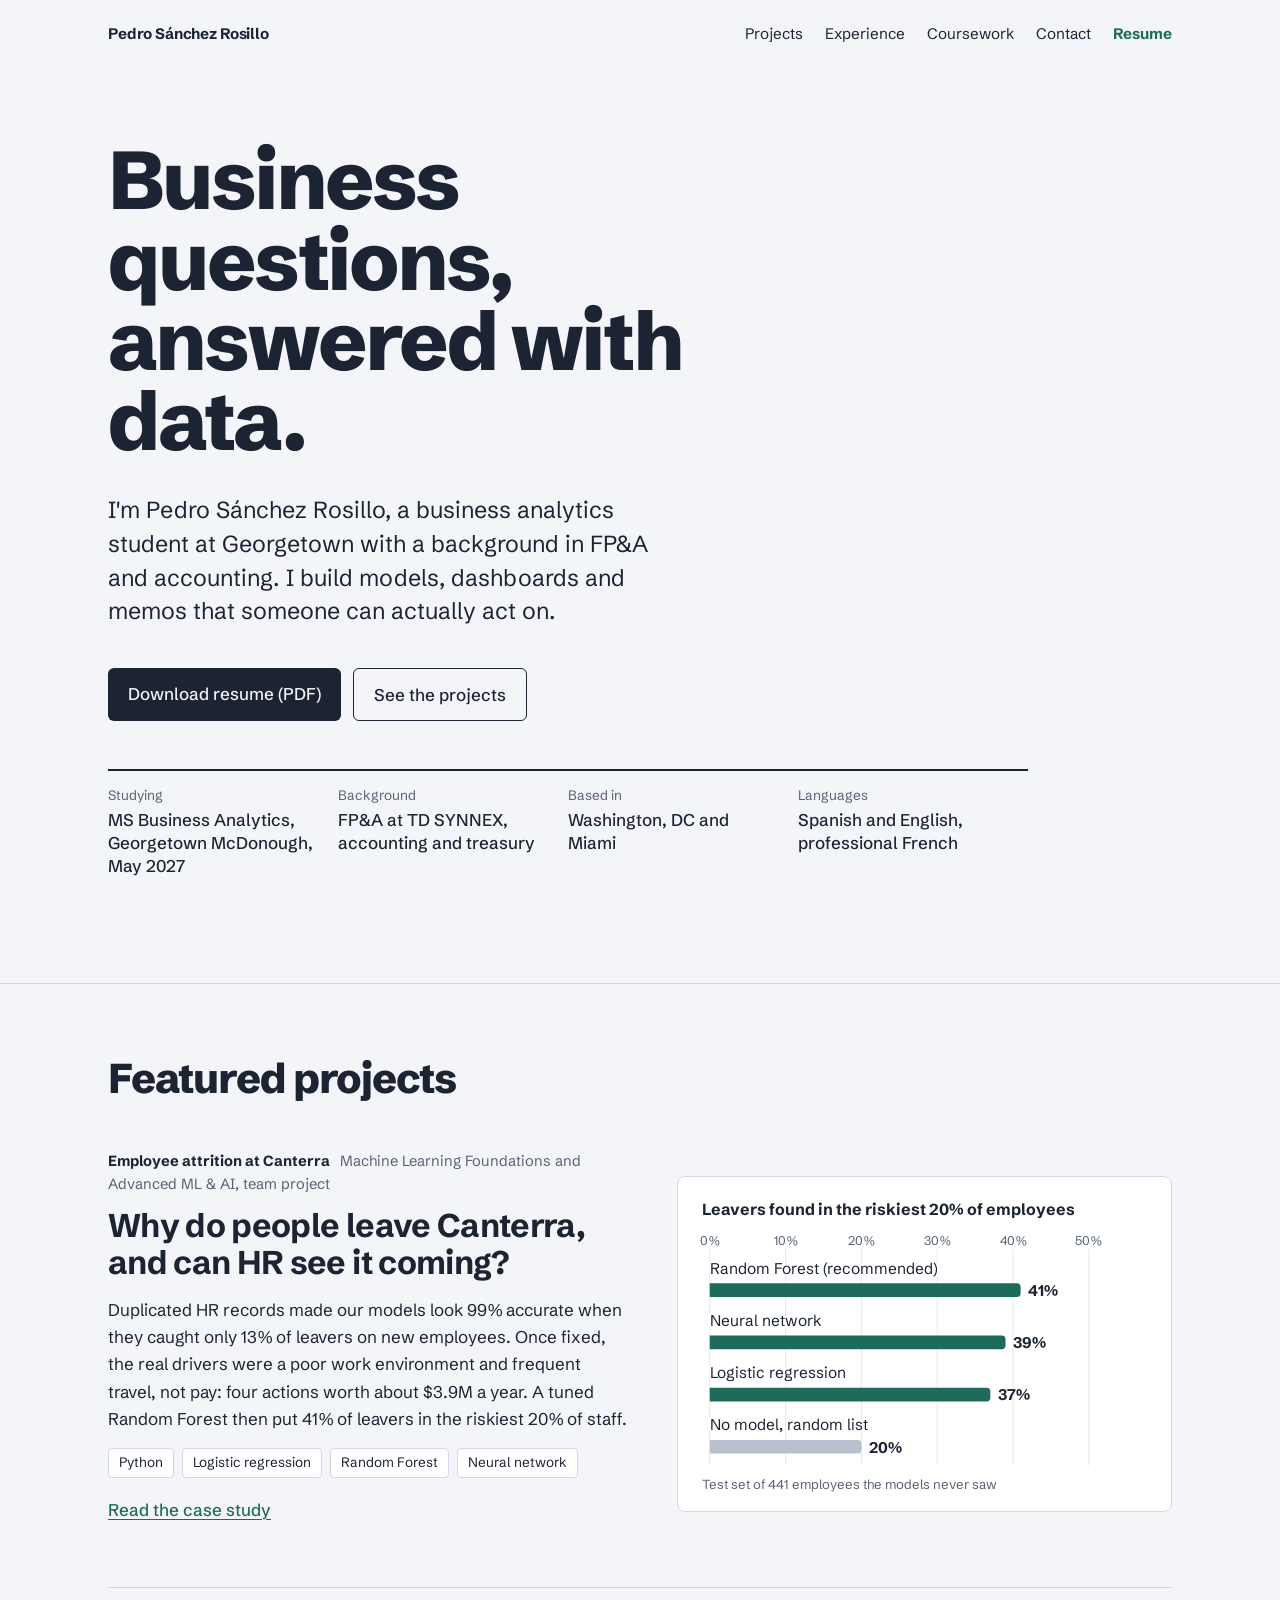
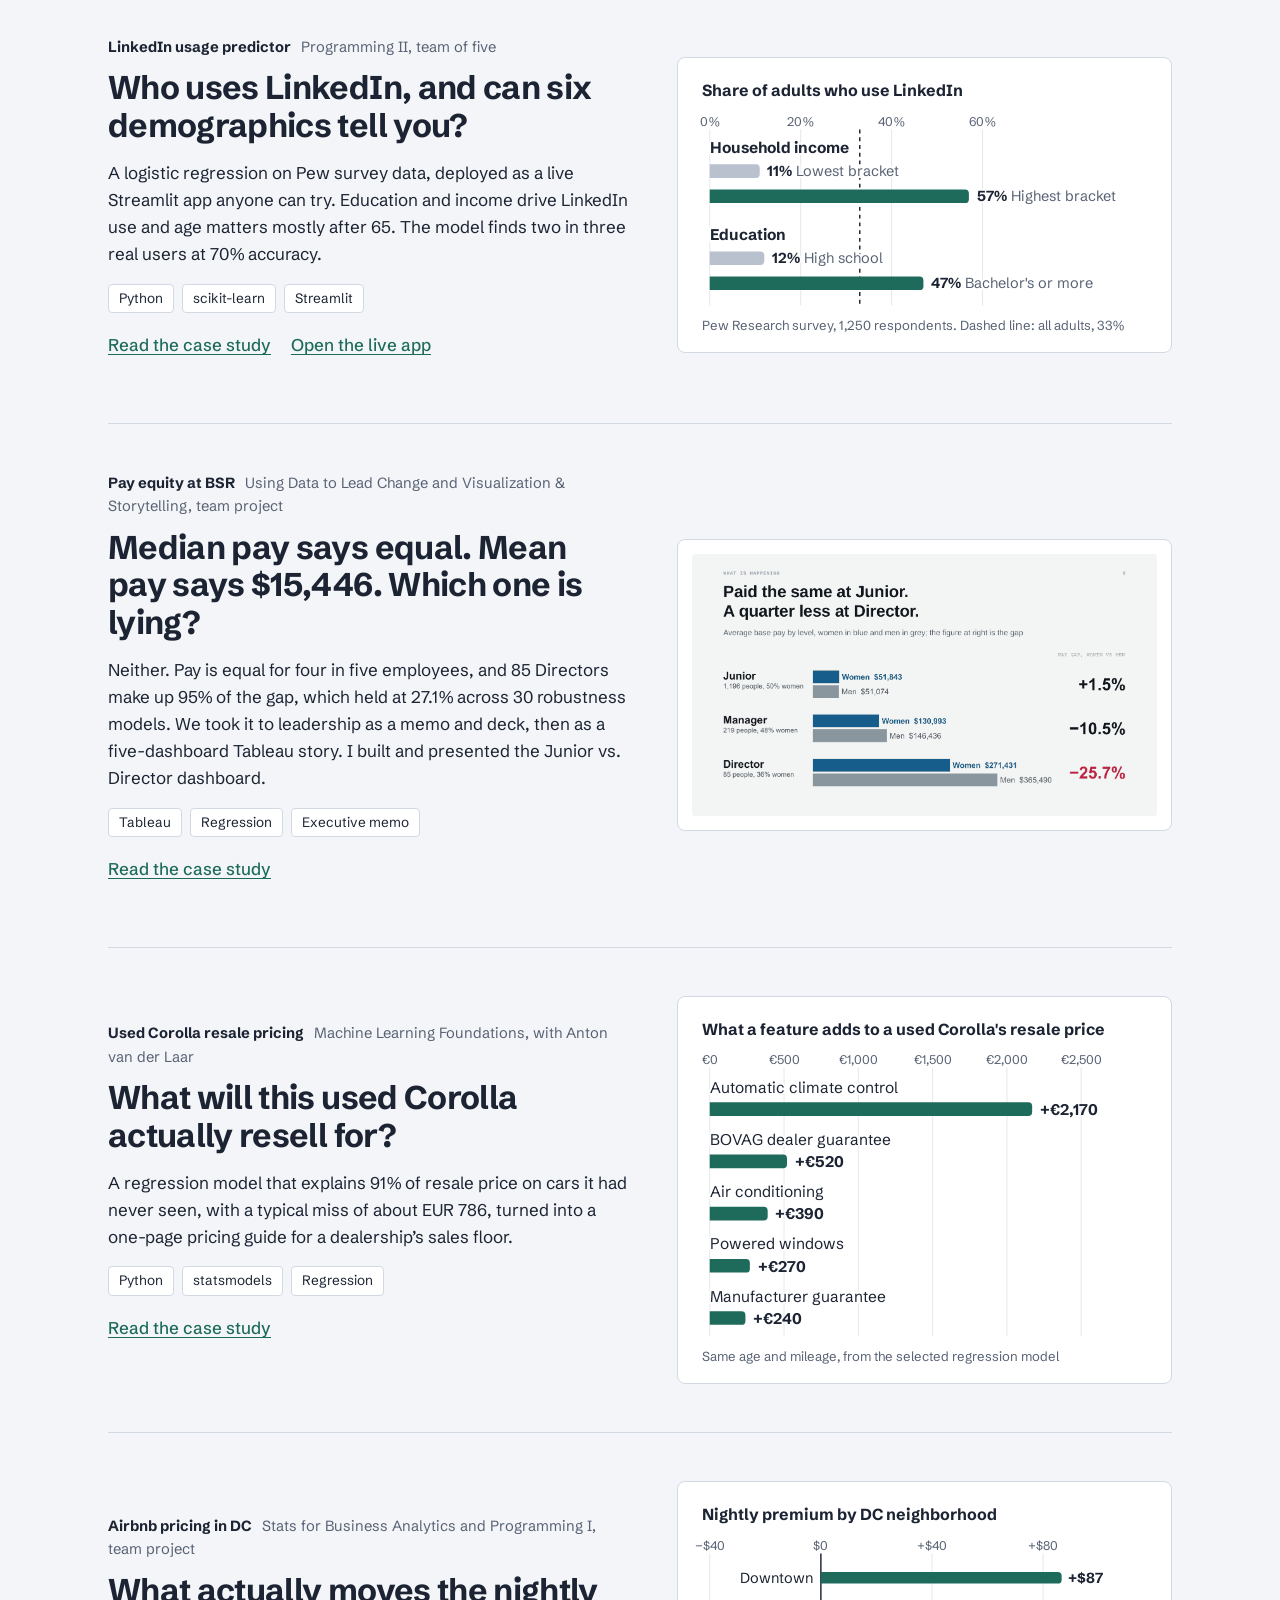
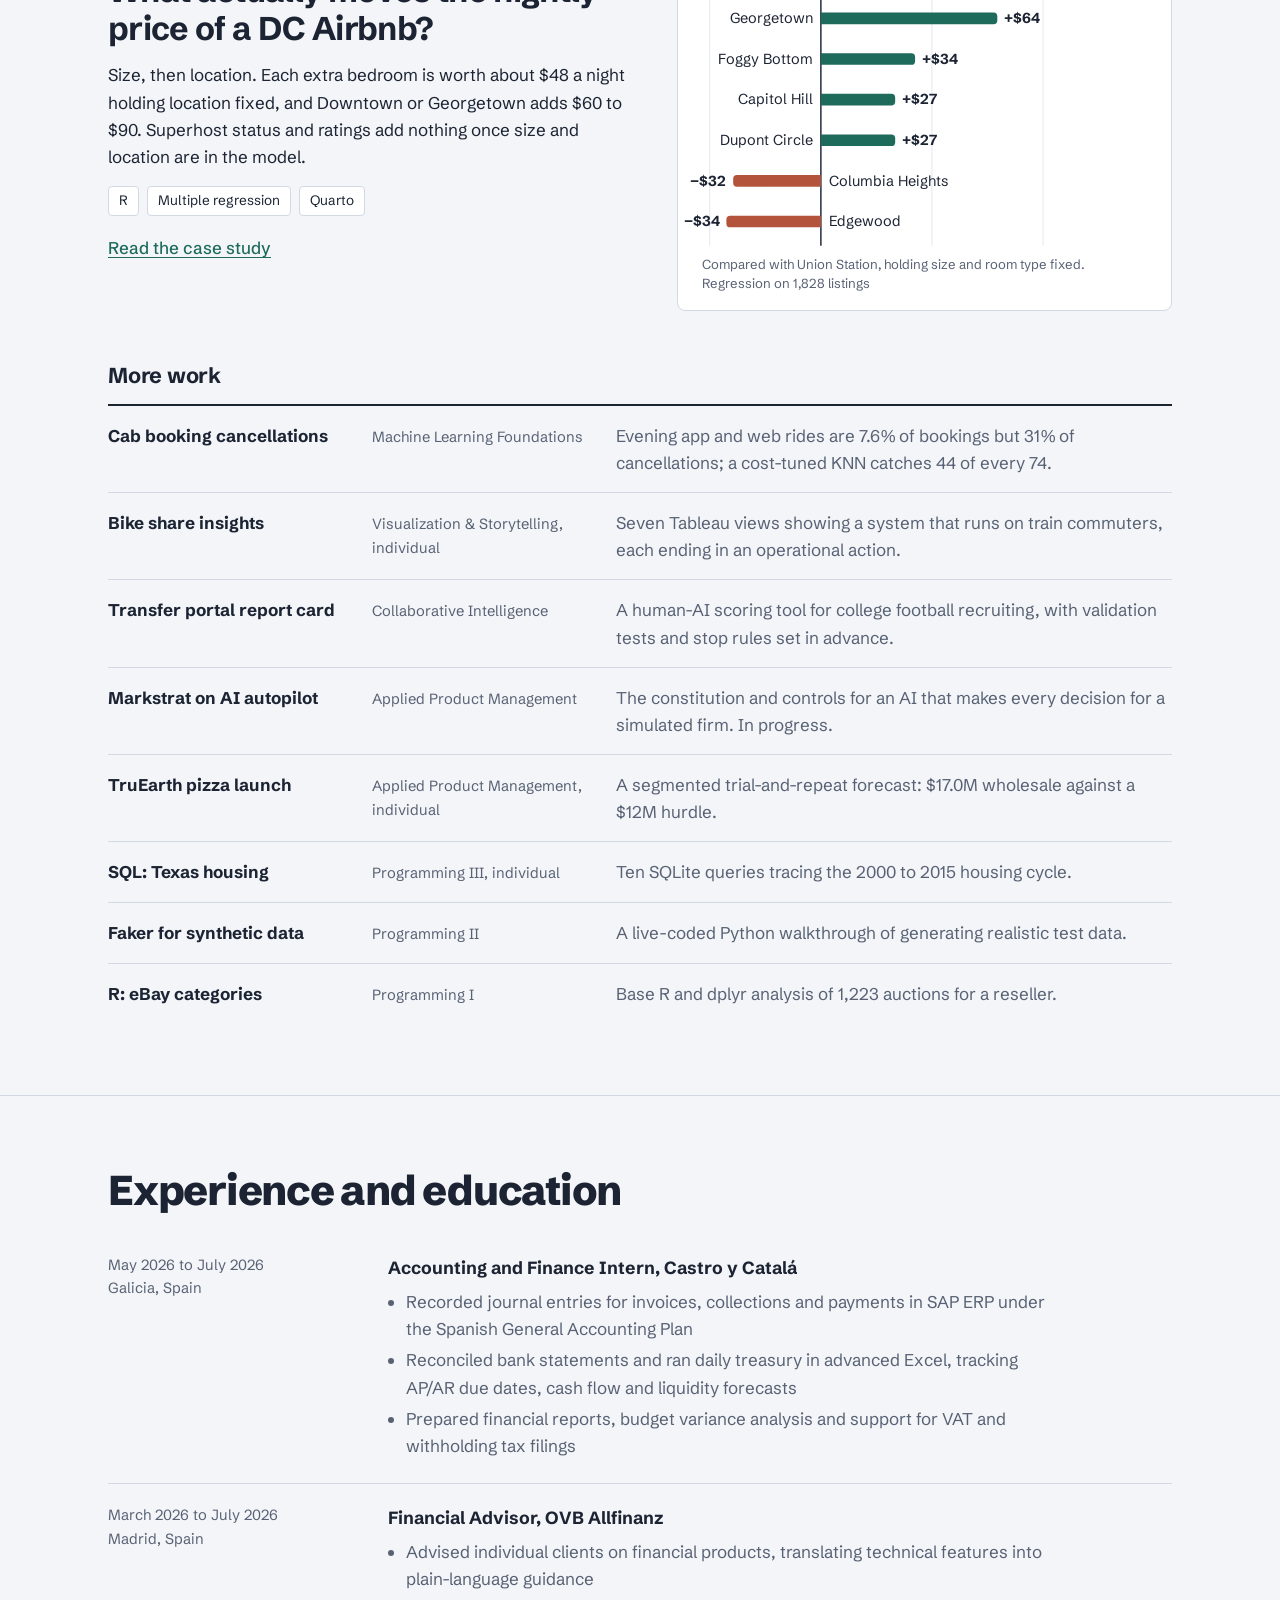
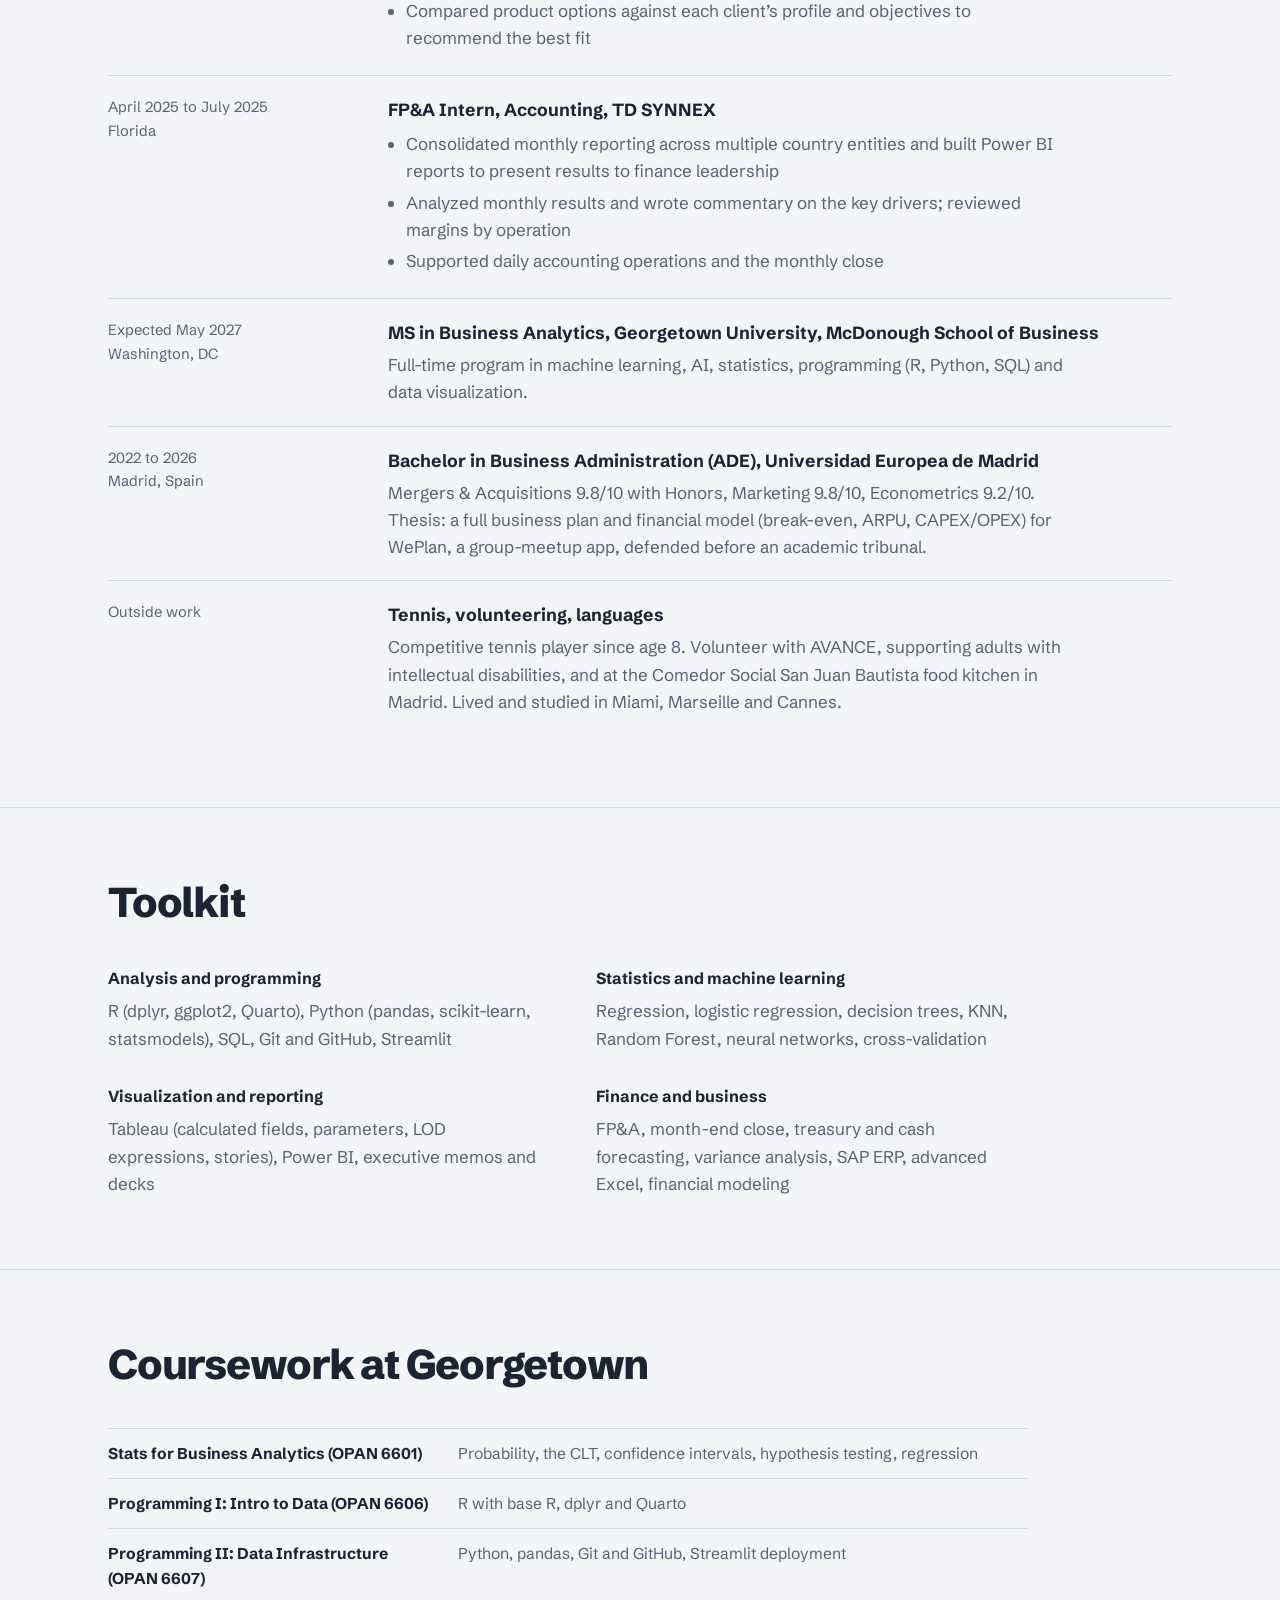
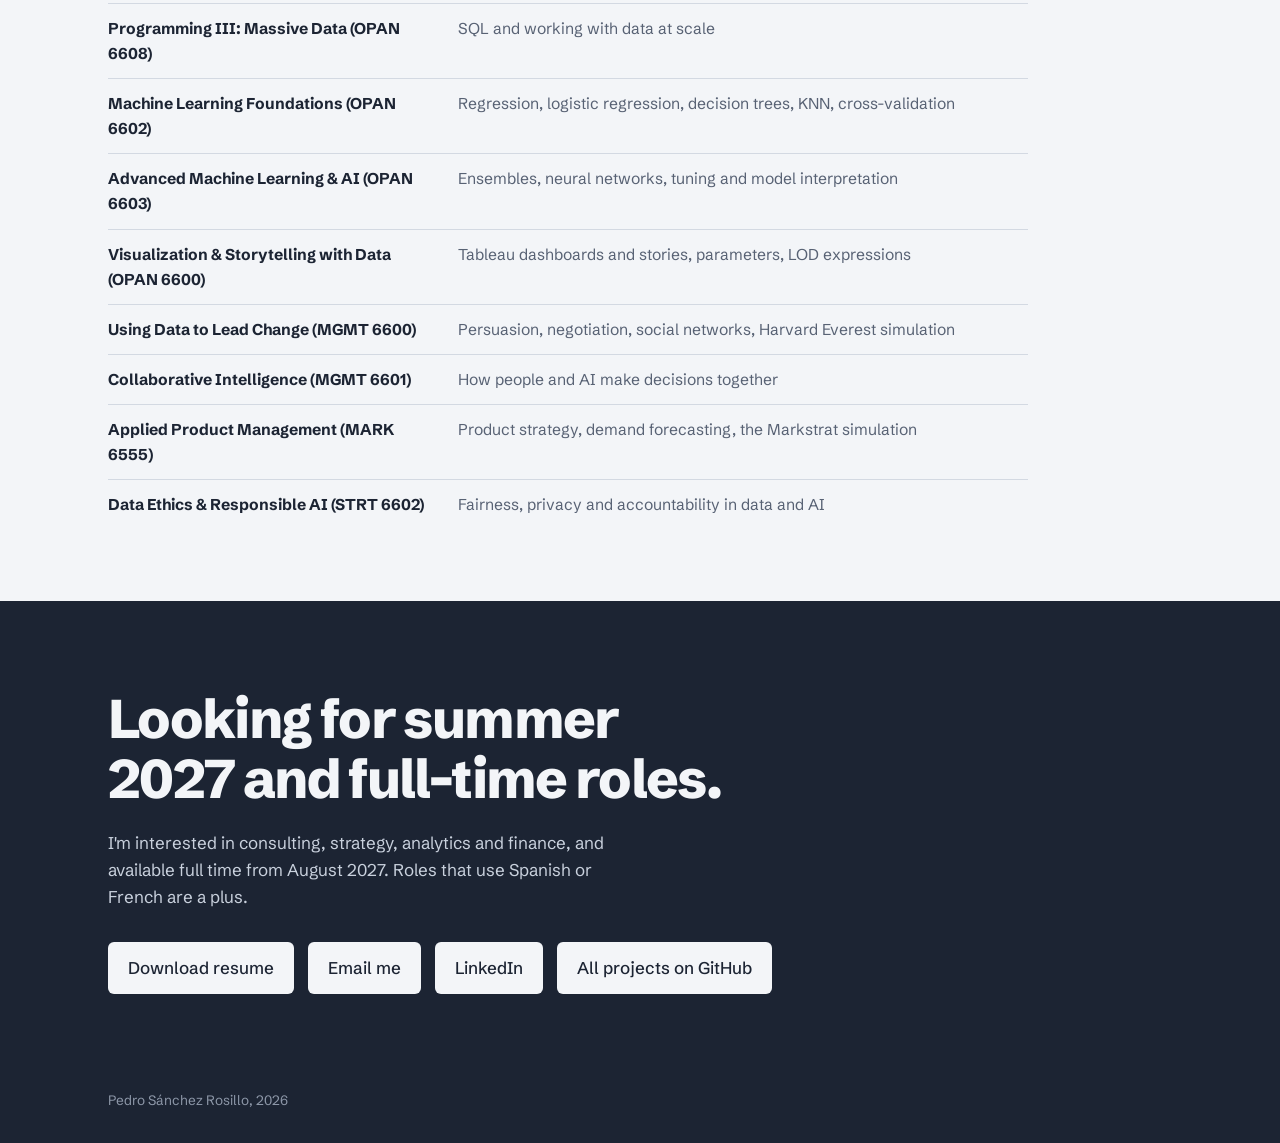
==== index.html @ cc9f3378 "Redraw featured charts, stronger section headings, resume order for experience" ====
<!DOCTYPE html>
<html lang="en">
<head>
<meta charset="utf-8">
<meta name="viewport" content="width=device-width, initial-scale=1">
<title>Pedro Sánchez Rosillo | Business Analytics Portfolio</title>
<meta name="description" content="Projects from Pedro Sánchez Rosillo's Master of Science in Business Analytics at Georgetown University: machine learning, regression, pay equity analysis and Tableau dashboards.">
<meta property="og:type" content="website">
<meta property="og:title" content="Pedro Sánchez Rosillo | Business Analytics Portfolio">
<meta property="og:description" content="Georgetown MSBA projects in machine learning, Tableau and finance analytics: employee attrition, pay equity, pricing models and a live Streamlit app.">
<meta property="og:url" content="https://pedrosrsanto.github.io/msba-portfolio/">
<meta property="og:image" content="https://pedrosrsanto.github.io/msba-portfolio/projects/bsr-pay-equity/images/pay-by-level.png">
<meta name="twitter:card" content="summary_large_image">
<link rel="icon" href="data:image/svg+xml,%3Csvg xmlns='http://www.w3.org/2000/svg' viewBox='0 0 64 64'%3E%3Crect width='64' height='64' rx='12' fill='%231C2433'/%3E%3Ctext x='32' y='42' font-family='Arial,sans-serif' font-size='28' font-weight='700' fill='%23F3F5F8' text-anchor='middle'%3EPS%3C/text%3E%3C/svg%3E">
<link rel="preconnect" href="https://fonts.googleapis.com">
<link rel="preconnect" href="https://fonts.gstatic.com" crossorigin>
<link href="https://fonts.googleapis.com/css2?family=Schibsted+Grotesk:ital,wght@0,400;0,500;0,700;0,800;1,400&display=swap" rel="stylesheet">
<style>
  :root {
    --ink: #1C2433;
    --paper: #F3F5F8;
    --surface: #FFFFFF;
    --muted: #586274;
    --line: #D3D9E2;
    --pine: #1E6B5C;
    --pine-tint: #DCEBE5;
    --measure: 68ch;
  }
  * { box-sizing: border-box; }
  html { -webkit-text-size-adjust: 100%; }
  body {
    margin: 0;
    background: var(--paper);
    color: var(--ink);
    font-family: "Schibsted Grotesk", system-ui, sans-serif;
    font-size: 1.0625rem;
    line-height: 1.6;
  }
  a { color: var(--pine); text-underline-offset: 0.2em; text-decoration-thickness: 1px; }
  a:hover { text-decoration-thickness: 2px; }
  a:focus-visible, button:focus-visible {
    outline: 3px solid var(--pine);
    outline-offset: 3px;
    border-radius: 2px;
  }
  .wrap { max-width: 1120px; margin: 0 auto; padding: 0 28px; }

  /* Top bar */
  .top {
    display: flex; justify-content: space-between; align-items: center;
    padding: 22px 28px;
    font-size: 0.95rem;
  }
  .top .mark { font-weight: 700; letter-spacing: -0.01em; }
  .top nav { display: flex; gap: 22px; flex-wrap: wrap; }
  .top nav a { color: var(--ink); text-decoration: none; }
  .top nav a:hover { color: var(--pine); }

  /* Hero */
  .hero { padding-top: 72px; padding-bottom: 88px; }
  .hero h1 {
    font-size: clamp(2.6rem, 6.4vw, 5.4rem);
    line-height: 0.98;
    letter-spacing: -0.035em;
    font-weight: 800;
    margin: 0 0 32px;
    max-width: 14ch;
  }
  .hero .lede {
    font-size: clamp(1.2rem, 2vw, 1.45rem);
    line-height: 1.45;
    max-width: 40ch;
    margin: 0 0 40px;
    color: var(--ink);
  }
  .facts {
    display: grid;
    grid-template-columns: repeat(4, minmax(0, 1fr));
    gap: 0;
    border-top: 2px solid var(--ink);
    max-width: 920px;
  }
  .facts div { padding: 14px 20px 0 0; }
  .facts dt { font-size: 0.85rem; color: var(--muted); margin: 0 0 2px; }
  .facts dd { margin: 0; font-weight: 500; line-height: 1.35; }

  /* Sections */
  section { padding: 72px 0; border-top: 1px solid var(--line); }
  section > .wrap > h2 {
    font-size: clamp(1.9rem, 3.4vw, 2.6rem);
    line-height: 1.1;
    letter-spacing: -0.03em;
    font-weight: 800;
    margin: 0 0 40px;
    color: var(--ink);
  }

  /* Projects: question-first rows */
  .project {
    display: grid;
    grid-template-columns: 240px minmax(0, 1fr);
    gap: 40px;
    padding: 40px 0;
    border-top: 1px solid var(--line);
  }
  
  .project .meta { font-size: 0.92rem; color: var(--muted); line-height: 1.5; }
  .project .meta strong { display: block; color: var(--ink); font-weight: 700; font-size: 1rem; margin-bottom: 4px; }
  .status {
    display: inline-block;
    margin-top: 10px;
    padding: 2px 10px;
    border-radius: 999px;
    background: var(--pine-tint);
    color: var(--pine);
    font-size: 0.82rem;
    font-weight: 500;
  }
  .project h3 {
    font-size: clamp(1.5rem, 2.8vw, 2.15rem);
    line-height: 1.15;
    letter-spacing: -0.02em;
    font-weight: 700;
    margin: 0 0 16px;
    max-width: 28ch;
  }
  .project p { margin: 0 0 16px; max-width: var(--measure); }
  .tools { display: flex; flex-wrap: wrap; gap: 8px; margin: 0 0 18px; padding: 0; list-style: none; }
  .tools li {
    font-size: 0.85rem;
    padding: 3px 10px;
    border: 1px solid var(--line);
    border-radius: 4px;
    background: var(--surface);
  }
  .project a.more { font-weight: 500; }
  .project p.links { display: flex; flex-wrap: wrap; gap: 20px; margin: 0; }
  h3.group {
    font-size: 1.35rem; font-weight: 700; color: var(--ink); letter-spacing: -0.01em;
    margin: 64px 0 0; padding-bottom: 10px; border-bottom: 2px solid var(--ink);
  }
  h3.group:first-of-type { margin-top: 0; }
  h3.group + .project { border-top: 0; }


  /* Featured projects */
  .feature {
    display: grid;
    grid-template-columns: minmax(0, 1fr) minmax(0, 0.95fr);
    gap: 48px;
    align-items: center;
    padding: 48px 0;
    border-top: 1px solid var(--line);
  }
  .feature:first-of-type { border-top: 0; padding-top: 8px; }
  .feature .meta { font-size: 0.92rem; color: var(--muted); margin: 0 0 10px; }
  .feature .meta strong { color: var(--ink); font-weight: 700; margin-right: 6px; }
  .feature h3 {
    font-size: clamp(1.5rem, 2.6vw, 2.05rem);
    line-height: 1.15; letter-spacing: -0.02em; font-weight: 700;
    margin: 0 0 14px;
  }
  .feature p { margin: 0 0 16px; max-width: 62ch; }
  .feature-img {
    display: block; background: var(--surface); border: 1px solid var(--line);
    border-radius: 8px; padding: 14px; transition: border-color .15s;
  }
  .feature-img:hover { border-color: var(--pine); }
  .feature-img img { display: block; width: 100%; height: auto; border-radius: 3px; }
  .chart-card { padding: 22px 24px 18px; color: var(--ink); text-decoration: none; }
  .chart-card svg { display: block; width: 100%; height: auto; margin: 14px 0 0; overflow: visible; }
  .fig-title { display: block; font-weight: 700; font-size: 1rem; line-height: 1.35; }
  .fig-note { display: block; font-size: 0.82rem; color: var(--muted); margin-top: 10px; line-height: 1.4; }
  .links { display: flex; flex-wrap: wrap; gap: 20px; margin: 0; }
  a.more { font-weight: 500; }
  /* More work */
  .more-list { list-style: none; margin: 0; padding: 0; }
  .more-list li { border-top: 1px solid var(--line); }
  .more-list li:first-child { border-top: 0; }
  .more-list a {
    display: grid; grid-template-columns: 240px 220px minmax(0, 1fr); gap: 24px;
    padding: 16px 0; color: var(--ink); text-decoration: none; align-items: baseline;
  }
  .more-list a:hover strong { color: var(--pine); text-decoration: underline; text-underline-offset: 0.2em; }
  .more-list .course { color: var(--muted); font-size: 0.92rem; }
  .more-list .line { color: var(--muted); }
  @media (max-width: 820px) {
    .feature { grid-template-columns: 1fr; gap: 20px; padding: 36px 0; }
    .feature-img { order: -1; }
    .more-list a { grid-template-columns: 1fr; gap: 2px; }
  }
  /* Experience */
  .roles { display: grid; gap: 0; }
  .role {
    display: grid;
    grid-template-columns: 240px minmax(0, 1fr);
    gap: 40px;
    padding: 20px 0;
    border-top: 1px solid var(--line);
  }
  .role:first-child { border-top: 0; padding-top: 0; }
  .role .when { color: var(--muted); font-size: 0.92rem; }
  .role h3 { font-size: 1.1rem; margin: 0 0 4px; font-weight: 700; }
  .role p { margin: 0; color: var(--muted); max-width: var(--measure); }


  /* Resume buttons and role bullets */
  .hero-cta { display: flex; flex-wrap: wrap; gap: 12px; margin: 0 0 48px; }
  .btn {
    display: inline-block; padding: 12px 20px; border-radius: 6px; font-weight: 500;
    background: var(--ink); color: var(--paper); text-decoration: none;
  }
  .btn:hover { background: var(--pine); }
  .btn-ghost { background: transparent; color: var(--ink); border: 1px solid var(--ink); }
  .btn-ghost:hover { background: var(--surface); color: var(--pine); border-color: var(--pine); }
  .top nav a.nav-cv { color: var(--pine); font-weight: 700; }
  .role ul { margin: 6px 0 0; padding-left: 18px; color: var(--muted); max-width: var(--measure); }
  .role li { margin: 0 0 4px; }

  /* Toolkit */
  .kit { display: grid; grid-template-columns: repeat(2, minmax(0, 1fr)); gap: 32px 56px; max-width: 920px; }
  .kit h3 { font-size: 1rem; margin: 0 0 6px; }
  .kit p { margin: 0; color: var(--muted); }

  /* Coursework */
  .courses { width: 100%; max-width: 920px; border-collapse: collapse; font-size: 0.98rem; }
  .courses th, .courses td { text-align: left; padding: 12px 24px 12px 0; border-top: 1px solid var(--line); vertical-align: top; }
  .courses th { font-weight: 700; width: 38%; }
  .courses td { color: var(--muted); }

  /* Contact */
  .contact { padding: 88px 0 96px; background: var(--ink); color: var(--paper); border-top: 0; }
  .contact h2 {
    font-size: clamp(2rem, 4.5vw, 3.4rem) !important;
    color: var(--paper) !important;
    letter-spacing: -0.03em;
    line-height: 1.05;
    font-weight: 800 !important;
    max-width: 18ch;
    margin: 0 0 20px !important;
  }
  .contact p { max-width: 52ch; margin: 0 0 32px; color: #C9D1DD; }
  .contact .links { display: flex; flex-wrap: wrap; gap: 14px; }
  .contact .links a {
    color: var(--ink);
    background: var(--paper);
    text-decoration: none;
    font-weight: 500;
    padding: 12px 20px;
    border-radius: 6px;
  }
  .contact .links a:hover { background: var(--pine-tint); }
  .contact .links a:focus-visible { outline-color: var(--pine-tint); }
  footer { background: var(--ink); color: #8D97A8; font-size: 0.85rem; padding: 0 0 32px; }

  @media (max-width: 820px) {
    .facts { grid-template-columns: repeat(2, minmax(0, 1fr)); row-gap: 16px; }
    .project, .role { grid-template-columns: 1fr; gap: 12px; }
    .kit { grid-template-columns: 1fr; }
    .courses th { width: auto; }
    .courses, .courses tbody, .courses tr, .courses th, .courses td { display: block; }
    .courses th { padding-bottom: 2px; }
    .courses td { border-top: 0; padding-top: 0; }
    .hero { padding-top: 40px; padding-bottom: 64px; }
    section { padding: 56px 0; }
  }
  @media (max-width: 480px) {
    .wrap { padding: 0 20px; }
    .top { flex-direction: column; align-items: flex-start; gap: 8px; padding: 18px 20px; }
    .top nav { gap: 16px; font-size: 0.9rem; }
    .top nav a.nav-cv { display: none; }
  }
</style>
</head>
<body>

<header class="wrap top">
  <span class="mark">Pedro Sánchez Rosillo</span>
  <nav aria-label="Main">
    <a href="#projects">Projects</a>
    <a href="#experience">Experience</a>
    <a href="#coursework">Coursework</a>
    <a href="#contact">Contact</a>
    <a class="nav-cv" href="Pedro_Sanchez_Rosillo_Resume.pdf">Resume</a>
  </nav>
</header>

<main>
  <div class="wrap hero">
    <h1>Business questions, answered with data.</h1>
    <p class="lede">I'm Pedro Sánchez Rosillo, a business analytics student at Georgetown with a background in FP&amp;A and accounting. I build models, dashboards and memos that someone can actually act on.</p>
    <p class="hero-cta"><a class="btn" href="Pedro_Sanchez_Rosillo_Resume.pdf">Download resume (PDF)</a> <a class="btn btn-ghost" href="#projects">See the projects</a></p>
    <dl class="facts">
      <div><dt>Studying</dt><dd>MS Business Analytics, Georgetown McDonough, May 2027</dd></div>
      <div><dt>Background</dt><dd>FP&amp;A at TD SYNNEX, accounting and treasury</dd></div>
      <div><dt>Based in</dt><dd>Washington, DC and Miami</dd></div>
      <div><dt>Languages</dt><dd>Spanish and English, professional French</dd></div>
    </dl>
  </div>

  <section id="projects">
    <div class="wrap">
      <h2>Featured projects</h2>

      <article class="feature">
        <div class="feature-text">
          <p class="meta"><strong>Employee attrition at Canterra</strong> Machine Learning Foundations and Advanced ML &amp; AI, team project</p>
          <h3>Why do people leave Canterra, and can HR see it coming?</h3>
          <p>Duplicated HR records made our models look 99% accurate when they caught only 13% of leavers on new employees. Once fixed, the real drivers were a poor work environment and frequent travel, not pay: four actions worth about $3.9M a year. A tuned Random Forest then put 41% of leavers in the riskiest 20% of staff.</p>
          <ul class="tools"><li>Python</li><li>Logistic regression</li><li>Random Forest</li><li>Neural network</li></ul>
          <p class="links"><a class="more" href="projects/canterra-attrition/">Read the case study</a></p>
        </div>
        <a class="feature-img chart-card" href="projects/canterra-attrition/"><span class="fig-title">Leavers found in the riskiest 20% of employees</span><svg viewBox="0 0 460 238" role="img" aria-label="Share of leavers found in the riskiest 20% of employees: Random Forest 41%, neural network 39%, logistic regression 37%, random list 20%" font-family="inherit"><line x1="8.0" y1="14" x2="8.0" y2="238" stroke="#E3E8EE"/><text x="8.0" y="10" font-size="13" fill="#586274" text-anchor="middle">0%</text><line x1="86.4" y1="14" x2="86.4" y2="238" stroke="#E3E8EE"/><text x="86.4" y="10" font-size="13" fill="#586274" text-anchor="middle">10%</text><line x1="164.8" y1="14" x2="164.8" y2="238" stroke="#E3E8EE"/><text x="164.8" y="10" font-size="13" fill="#586274" text-anchor="middle">20%</text><line x1="243.2" y1="14" x2="243.2" y2="238" stroke="#E3E8EE"/><text x="243.2" y="10" font-size="13" fill="#586274" text-anchor="middle">30%</text><line x1="321.6" y1="14" x2="321.6" y2="238" stroke="#E3E8EE"/><text x="321.6" y="10" font-size="13" fill="#586274" text-anchor="middle">40%</text><line x1="400.0" y1="14" x2="400.0" y2="238" stroke="#E3E8EE"/><text x="400.0" y="10" font-size="13" fill="#586274" text-anchor="middle">50%</text><text x="8" y="40" font-size="16" fill="#1C2433" stroke="#FFFFFF" stroke-width="4" paint-order="stroke">Random Forest (recommended)</text><path d="M8.0,50 h317.4 a4,4 0 0 1 4,4 v6 a4,4 0 0 1 -4,4 h-317.4 z" fill="#1E6B5C"/><text x="337.4" y="63" font-size="16" font-weight="700" fill="#1C2433">41%</text><text x="8" y="94" font-size="16" fill="#1C2433" stroke="#FFFFFF" stroke-width="4" paint-order="stroke">Neural network</text><path d="M8.0,104 h301.8 a4,4 0 0 1 4,4 v6 a4,4 0 0 1 -4,4 h-301.8 z" fill="#1E6B5C"/><text x="321.8" y="117" font-size="16" font-weight="700" fill="#1C2433">39%</text><text x="8" y="148" font-size="16" fill="#1C2433" stroke="#FFFFFF" stroke-width="4" paint-order="stroke">Logistic regression</text><path d="M8.0,158 h286.1 a4,4 0 0 1 4,4 v6 a4,4 0 0 1 -4,4 h-286.1 z" fill="#1E6B5C"/><text x="306.1" y="171" font-size="16" font-weight="700" fill="#1C2433">37%</text><text x="8" y="202" font-size="16" fill="#1C2433" stroke="#FFFFFF" stroke-width="4" paint-order="stroke">No model, random list</text><path d="M8.0,212 h152.8 a4,4 0 0 1 4,4 v6 a4,4 0 0 1 -4,4 h-152.8 z" fill="#B8C1CD"/><text x="172.8" y="225" font-size="16" font-weight="700" fill="#1C2433">20%</text></svg><span class="fig-note">Test set of 441 employees the models never saw</span></a>
      </article>

      <article class="feature">
        <div class="feature-text">
          <p class="meta"><strong>LinkedIn usage predictor</strong> Programming II, team of five</p>
          <h3>Who uses LinkedIn, and can six demographics tell you?</h3>
          <p>A logistic regression on Pew survey data, deployed as a live Streamlit app anyone can try. Education and income drive LinkedIn use and age matters mostly after 65. The model finds two in three real users at 70% accuracy.</p>
          <ul class="tools"><li>Python</li><li>scikit-learn</li><li>Streamlit</li></ul>
          <p class="links"><a class="more" href="projects/linkedin-usage-predictor/">Read the case study</a> <a class="more" href="https://linkedin-predictor-msba-group11.streamlit.app/">Open the live app</a></p>
        </div>
        <a class="feature-img chart-card" href="projects/linkedin-usage-predictor/"><span class="fig-title">Share of adults who use LinkedIn</span><svg viewBox="0 0 460 196" role="img" aria-label="Share who use LinkedIn: lowest income 11%, highest 57%; high school 12%, bachelor's or more 47%; all adults 33%" font-family="inherit"><line x1="8.0" y1="14" x2="8.0" y2="196" stroke="#E3E8EE"/><text x="8.0" y="10" font-size="13" fill="#586274" text-anchor="middle">0%</text><line x1="102.0" y1="14" x2="102.0" y2="196" stroke="#E3E8EE"/><text x="102.0" y="10" font-size="13" fill="#586274" text-anchor="middle">20%</text><line x1="196.0" y1="14" x2="196.0" y2="196" stroke="#E3E8EE"/><text x="196.0" y="10" font-size="13" fill="#586274" text-anchor="middle">40%</text><line x1="290.0" y1="14" x2="290.0" y2="196" stroke="#E3E8EE"/><text x="290.0" y="10" font-size="13" fill="#586274" text-anchor="middle">60%</text><line x1="163.1" y1="14" x2="163.1" y2="196" stroke="#1C2433" stroke-width="1.5" stroke-dasharray="4 4"/><text x="8" y="38" font-size="16" font-weight="700" fill="#1C2433" stroke="#FFFFFF" stroke-width="4" paint-order="stroke">Household income</text><path d="M8.0,50 h47.7 a4,4 0 0 1 4,4 v6 a4,4 0 0 1 -4,4 h-47.7 z" fill="#B8C1CD"/><text x="67.7" y="62" font-size="15" fill="#1C2433" stroke="#FFFFFF" stroke-width="4" paint-order="stroke"><tspan font-weight="700">11%</tspan> <tspan fill="#586274">Lowest bracket</tspan></text><path d="M8.0,76 h263.9 a4,4 0 0 1 4,4 v6 a4,4 0 0 1 -4,4 h-263.9 z" fill="#1E6B5C"/><text x="283.9" y="88" font-size="15" fill="#1C2433" stroke="#FFFFFF" stroke-width="4" paint-order="stroke"><tspan font-weight="700">57%</tspan> <tspan fill="#586274">Highest bracket</tspan></text><text x="8" y="128" font-size="16" font-weight="700" fill="#1C2433" stroke="#FFFFFF" stroke-width="4" paint-order="stroke">Education</text><path d="M8.0,140 h52.4 a4,4 0 0 1 4,4 v6 a4,4 0 0 1 -4,4 h-52.4 z" fill="#B8C1CD"/><text x="72.4" y="152" font-size="15" fill="#1C2433" stroke="#FFFFFF" stroke-width="4" paint-order="stroke"><tspan font-weight="700">12%</tspan> <tspan fill="#586274">High school</tspan></text><path d="M8.0,166 h216.9 a4,4 0 0 1 4,4 v6 a4,4 0 0 1 -4,4 h-216.9 z" fill="#1E6B5C"/><text x="236.9" y="178" font-size="15" fill="#1C2433" stroke="#FFFFFF" stroke-width="4" paint-order="stroke"><tspan font-weight="700">47%</tspan> <tspan fill="#586274">Bachelor's or more</tspan></text></svg><span class="fig-note">Pew Research survey, 1,250 respondents. Dashed line: all adults, 33%</span></a>
      </article>

      <article class="feature">
        <div class="feature-text">
          <p class="meta"><strong>Pay equity at BSR</strong> Using Data to Lead Change and Visualization &amp; Storytelling, team project</p>
          <h3>Median pay says equal. Mean pay says $15,446. Which one is lying?</h3>
          <p>Neither. Pay is equal for four in five employees, and 85 Directors make up 95% of the gap, which held at 27.1% across 30 robustness models. We took it to leadership as a memo and deck, then as a five-dashboard Tableau story. I built and presented the Junior vs. Director dashboard.</p>
          <ul class="tools"><li>Tableau</li><li>Regression</li><li>Executive memo</li></ul>
          <p class="links"><a class="more" href="projects/bsr-pay-equity/">Read the case study</a></p>
        </div>
        <a class="feature-img" href="projects/bsr-pay-equity/"><img src="projects/bsr-pay-equity/images/pay-by-level.png" alt="Slide showing BSR pay by level: equal at Junior, 25.7% gap at Director"></a>
      </article>

      <article class="feature">
        <div class="feature-text">
          <p class="meta"><strong>Used Corolla resale pricing</strong> Machine Learning Foundations, with Anton van der Laar</p>
          <h3>What will this used Corolla actually resell for?</h3>
          <p>A regression model that explains 91% of resale price on cars it had never seen, with a typical miss of about EUR 786, turned into a one-page pricing guide for a dealership&#8217;s sales floor.</p>
          <ul class="tools"><li>Python</li><li>statsmodels</li><li>Regression</li></ul>
          <p class="links"><a class="more" href="projects/toyota-corolla-pricing/">Read the case study</a></p>
        </div>
        <a class="feature-img chart-card" href="projects/toyota-corolla-pricing/"><span class="fig-title">What a feature adds to a used Corolla's resale price</span><svg viewBox="0 0 460 292" role="img" aria-label="Value added to resale price: automatic climate control 2,170 euros, BOVAG guarantee 520, air conditioning 390, powered windows 270, manufacturer guarantee 240" font-family="inherit"><line x1="8.0" y1="14" x2="8.0" y2="292" stroke="#E3E8EE"/><text x="8.0" y="10" font-size="13" fill="#586274" text-anchor="middle">€0</text><line x1="84.8" y1="14" x2="84.8" y2="292" stroke="#E3E8EE"/><text x="84.8" y="10" font-size="13" fill="#586274" text-anchor="middle">€500</text><line x1="161.6" y1="14" x2="161.6" y2="292" stroke="#E3E8EE"/><text x="161.6" y="10" font-size="13" fill="#586274" text-anchor="middle">€1,000</text><line x1="238.4" y1="14" x2="238.4" y2="292" stroke="#E3E8EE"/><text x="238.4" y="10" font-size="13" fill="#586274" text-anchor="middle">€1,500</text><line x1="315.2" y1="14" x2="315.2" y2="292" stroke="#E3E8EE"/><text x="315.2" y="10" font-size="13" fill="#586274" text-anchor="middle">€2,000</text><line x1="392.0" y1="14" x2="392.0" y2="292" stroke="#E3E8EE"/><text x="392.0" y="10" font-size="13" fill="#586274" text-anchor="middle">€2,500</text><text x="8" y="40" font-size="16" fill="#1C2433" stroke="#FFFFFF" stroke-width="4" paint-order="stroke">Automatic climate control</text><path d="M8.0,50 h329.3 a4,4 0 0 1 4,4 v6 a4,4 0 0 1 -4,4 h-329.3 z" fill="#1E6B5C"/><text x="349.3" y="63" font-size="16" font-weight="700" fill="#1C2433">+€2,170</text><text x="8" y="94" font-size="16" fill="#1C2433" stroke="#FFFFFF" stroke-width="4" paint-order="stroke">BOVAG dealer guarantee</text><path d="M8.0,104 h75.9 a4,4 0 0 1 4,4 v6 a4,4 0 0 1 -4,4 h-75.9 z" fill="#1E6B5C"/><text x="95.9" y="117" font-size="16" font-weight="700" fill="#1C2433">+€520</text><text x="8" y="148" font-size="16" fill="#1C2433" stroke="#FFFFFF" stroke-width="4" paint-order="stroke">Air conditioning</text><path d="M8.0,158 h55.9 a4,4 0 0 1 4,4 v6 a4,4 0 0 1 -4,4 h-55.9 z" fill="#1E6B5C"/><text x="75.9" y="171" font-size="16" font-weight="700" fill="#1C2433">+€390</text><text x="8" y="202" font-size="16" fill="#1C2433" stroke="#FFFFFF" stroke-width="4" paint-order="stroke">Powered windows</text><path d="M8.0,212 h37.5 a4,4 0 0 1 4,4 v6 a4,4 0 0 1 -4,4 h-37.5 z" fill="#1E6B5C"/><text x="57.5" y="225" font-size="16" font-weight="700" fill="#1C2433">+€270</text><text x="8" y="256" font-size="16" fill="#1C2433" stroke="#FFFFFF" stroke-width="4" paint-order="stroke">Manufacturer guarantee</text><path d="M8.0,266 h32.9 a4,4 0 0 1 4,4 v6 a4,4 0 0 1 -4,4 h-32.9 z" fill="#1E6B5C"/><text x="52.9" y="279" font-size="16" font-weight="700" fill="#1C2433">+€240</text></svg><span class="fig-note">Same age and mileage, from the selected regression model</span></a>
      </article>

      <article class="feature">
        <div class="feature-text">
          <p class="meta"><strong>Airbnb pricing in DC</strong> Stats for Business Analytics and Programming I, team project</p>
          <h3>What actually moves the nightly price of a DC Airbnb?</h3>
          <p>Size, then location. Each extra bedroom is worth about $48 a night holding location fixed, and Downtown or Georgetown adds $60 to $90. Superhost status and ratings add nothing once size and location are in the model.</p>
          <ul class="tools"><li>R</li><li>Multiple regression</li><li>Quarto</li></ul>
          <p class="links"><a class="more" href="projects/airbnb-dc-pricing/">Read the case study</a></p>
        </div>
        <a class="feature-img chart-card" href="projects/airbnb-dc-pricing/"><span class="fig-title">Nightly premium by DC neighborhood</span><svg viewBox="0 0 460 316" role="img" aria-label="Nightly price premium versus Union Station, same size and room type: Downtown +87 dollars, Georgetown +64, Foggy Bottom +34, Capitol Hill +27, Dupont Circle +27, Columbia Heights -32, Edgewood -34" font-family="inherit"><line x1="8.0" y1="14" x2="8.0" y2="316" stroke="#E3E8EE" stroke-width="1"/><text x="8.0" y="10" font-size="13" fill="#586274" text-anchor="middle">−$40</text><line x1="122.9" y1="14" x2="122.9" y2="316" stroke="#1C2433" stroke-width="1.5"/><text x="122.9" y="10" font-size="13" fill="#586274" text-anchor="middle">$0</text><line x1="237.7" y1="14" x2="237.7" y2="316" stroke="#E3E8EE" stroke-width="1"/><text x="237.7" y="10" font-size="13" fill="#586274" text-anchor="middle">+$40</text><line x1="352.6" y1="14" x2="352.6" y2="316" stroke="#E3E8EE" stroke-width="1"/><text x="352.6" y="10" font-size="13" fill="#586274" text-anchor="middle">+$80</text><text x="114.9" y="44" font-size="15" fill="#1C2433" text-anchor="end">Downtown</text><path d="M122.9,33 h244.9 a4,4 0 0 1 4,4 v4 a4,4 0 0 1 -4,4 h-244.9 z" fill="#1E6B5C"/><text x="378.8" y="44" font-size="15" font-weight="700" fill="#1C2433">+$87</text><text x="114.9" y="86" font-size="15" fill="#1C2433" text-anchor="end">Georgetown</text><path d="M122.9,75 h178.4 a4,4 0 0 1 4,4 v4 a4,4 0 0 1 -4,4 h-178.4 z" fill="#1E6B5C"/><text x="312.2" y="86" font-size="15" font-weight="700" fill="#1C2433">+$64</text><text x="114.9" y="128" font-size="15" fill="#1C2433" text-anchor="end">Foggy Bottom</text><path d="M122.9,117 h93.4 a4,4 0 0 1 4,4 v4 a4,4 0 0 1 -4,4 h-93.4 z" fill="#1E6B5C"/><text x="227.3" y="128" font-size="15" font-weight="700" fill="#1C2433">+$34</text><text x="114.9" y="170" font-size="15" fill="#1C2433" text-anchor="end">Capitol Hill</text><path d="M122.9,159 h72.8 a4,4 0 0 1 4,4 v4 a4,4 0 0 1 -4,4 h-72.8 z" fill="#1E6B5C"/><text x="206.7" y="170" font-size="15" font-weight="700" fill="#1C2433">+$27</text><text x="114.9" y="212" font-size="15" fill="#1C2433" text-anchor="end">Dupont Circle</text><path d="M122.9,201 h72.8 a4,4 0 0 1 4,4 v4 a4,4 0 0 1 -4,4 h-72.8 z" fill="#1E6B5C"/><text x="206.7" y="212" font-size="15" font-weight="700" fill="#1C2433">+$27</text><path d="M122.9,243 h-86.7 a4,4 0 0 0 -4,4 v4 a4,4 0 0 0 4,4 h86.7 z" fill="#B4533C"/><text x="130.9" y="254" font-size="15" fill="#1C2433">Columbia Heights</text><text x="25.1" y="254" font-size="15" font-weight="700" fill="#1C2433" text-anchor="end">−$32</text><path d="M122.9,285 h-93.7 a4,4 0 0 0 -4,4 v4 a4,4 0 0 0 4,4 h93.7 z" fill="#B4533C"/><text x="130.9" y="296" font-size="15" fill="#1C2433">Edgewood</text><text x="18.1" y="296" font-size="15" font-weight="700" fill="#1C2433" text-anchor="end">−$34</text></svg><span class="fig-note">Compared with Union Station, holding size and room type fixed. Regression on 1,828 listings</span></a>
      </article>

      <h3 class="group">More work</h3>
      <ul class="more-list">
          <li><a href="projects/cab-booking-cancellations/"><strong>Cab booking cancellations</strong><span class="course">Machine Learning Foundations</span><span class="line">Evening app and web rides are 7.6% of bookings but 31% of cancellations; a cost-tuned KNN catches 44 of every 74.</span></a></li>
          <li><a href="projects/bike-share-tableau/"><strong>Bike share insights</strong><span class="course">Visualization &amp; Storytelling, individual</span><span class="line">Seven Tableau views showing a system that runs on train commuters, each ending in an operational action.</span></a></li>
          <li><a href="projects/transfer-portal-human-ai/"><strong>Transfer portal report card</strong><span class="course">Collaborative Intelligence</span><span class="line">A human-AI scoring tool for college football recruiting, with validation tests and stop rules set in advance.</span></a></li>
          <li><a href="projects/markstrat-ai-autopilot/"><strong>Markstrat on AI autopilot</strong><span class="course">Applied Product Management</span><span class="line">The constitution and controls for an AI that makes every decision for a simulated firm. In progress.</span></a></li>
          <li><a href="projects/truearth-launch-forecast/"><strong>TruEarth pizza launch</strong><span class="course">Applied Product Management, individual</span><span class="line">A segmented trial-and-repeat forecast: $17.0M wholesale against a $12M hurdle.</span></a></li>
          <li><a href="projects/sql-texas-housing/"><strong>SQL: Texas housing</strong><span class="course">Programming III, individual</span><span class="line">Ten SQLite queries tracing the 2000 to 2015 housing cycle.</span></a></li>
          <li><a href="projects/faker-synthetic-data/"><strong>Faker for synthetic data</strong><span class="course">Programming II</span><span class="line">A live-coded Python walkthrough of generating realistic test data.</span></a></li>
          <li><a href="projects/r-programming-fundamentals/"><strong>R: eBay categories</strong><span class="course">Programming I</span><span class="line">Base R and dplyr analysis of 1,223 auctions for a reseller.</span></a></li>
      </ul>
    </div>
  </section>

  <section id="experience">
    <div class="wrap">
      <h2>Experience and education</h2>
      <div class="roles">
        <div class="role">
          <div class="when">May 2026 to July 2026<br>Galicia, Spain</div>
          <div><h3>Accounting and Finance Intern, Castro y Catal&aacute;</h3>
            <ul>
              <li>Recorded journal entries for invoices, collections and payments in SAP ERP under the Spanish General Accounting Plan</li>
              <li>Reconciled bank statements and ran daily treasury in advanced Excel, tracking AP/AR due dates, cash flow and liquidity forecasts</li>
              <li>Prepared financial reports, budget variance analysis and support for VAT and withholding tax filings</li>
            </ul></div>
        </div>
        <div class="role">
          <div class="when">March 2026 to July 2026<br>Madrid, Spain</div>
          <div><h3>Financial Advisor, OVB Allfinanz</h3>
            <ul>
              <li>Advised individual clients on financial products, translating technical features into plain-language guidance</li>
              <li>Compared product options against each client&#8217;s profile and objectives to recommend the best fit</li>
            </ul></div>
        </div>
        <div class="role">
          <div class="when">April 2025 to July 2025<br>Florida</div>
          <div><h3>FP&amp;A Intern, Accounting, TD SYNNEX</h3>
            <ul>
              <li>Consolidated monthly reporting across multiple country entities and built Power BI reports to present results to finance leadership</li>
              <li>Analyzed monthly results and wrote commentary on the key drivers; reviewed margins by operation</li>
              <li>Supported daily accounting operations and the monthly close</li>
            </ul></div>
        </div>
        <div class="role">
          <div class="when">Expected May 2027<br>Washington, DC</div>
          <div><h3>MS in Business Analytics, Georgetown University, McDonough School of Business</h3>
            <p>Full-time program in machine learning, AI, statistics, programming (R, Python, SQL) and data visualization.</p></div>
        </div>
        <div class="role">
          <div class="when">2022 to 2026<br>Madrid, Spain</div>
          <div><h3>Bachelor in Business Administration (ADE), Universidad Europea de Madrid</h3>
            <p>Mergers &amp; Acquisitions 9.8/10 with Honors, Marketing 9.8/10, Econometrics 9.2/10. Thesis: a full business plan and financial model (break-even, ARPU, CAPEX/OPEX) for WePlan, a group-meetup app, defended before an academic tribunal.</p></div>
        </div>
        <div class="role">
          <div class="when">Outside work</div>
          <div><h3>Tennis, volunteering, languages</h3>
            <p>Competitive tennis player since age 8. Volunteer with AVANCE, supporting adults with intellectual disabilities, and at the Comedor Social San Juan Bautista food kitchen in Madrid. Lived and studied in Miami, Marseille and Cannes.</p></div>
        </div>
      </div>
    </div>
  </section>

  <section id="toolkit">
    <div class="wrap">
      <h2>Toolkit</h2>
      <div class="kit">
        <div><h3>Analysis and programming</h3><p>R (dplyr, ggplot2, Quarto), Python (pandas, scikit-learn, statsmodels), SQL, Git and GitHub, Streamlit</p></div>
        <div><h3>Statistics and machine learning</h3><p>Regression, logistic regression, decision trees, KNN, Random Forest, neural networks, cross-validation</p></div>
        <div><h3>Visualization and reporting</h3><p>Tableau (calculated fields, parameters, LOD expressions, stories), Power BI, executive memos and decks</p></div>
        <div><h3>Finance and business</h3><p>FP&amp;A, month-end close, treasury and cash forecasting, variance analysis, SAP ERP, advanced Excel, financial modeling</p></div>
      </div>
    </div>
  </section>

  <section id="coursework">
    <div class="wrap">
      <h2>Coursework at Georgetown</h2>
      <table class="courses">
        <tbody>
          <tr><th scope="row">Stats for Business Analytics (OPAN 6601)</th><td>Probability, the CLT, confidence intervals, hypothesis testing, regression</td></tr>
          <tr><th scope="row">Programming I: Intro to Data (OPAN 6606)</th><td>R with base R, dplyr and Quarto</td></tr>
          <tr><th scope="row">Programming II: Data Infrastructure (OPAN 6607)</th><td>Python, pandas, Git and GitHub, Streamlit deployment</td></tr>
          <tr><th scope="row">Programming III: Massive Data (OPAN 6608)</th><td>SQL and working with data at scale</td></tr>
          <tr><th scope="row">Machine Learning Foundations (OPAN 6602)</th><td>Regression, logistic regression, decision trees, KNN, cross-validation</td></tr>
          <tr><th scope="row">Advanced Machine Learning &amp; AI (OPAN 6603)</th><td>Ensembles, neural networks, tuning and model interpretation</td></tr>
          <tr><th scope="row">Visualization &amp; Storytelling with Data (OPAN 6600)</th><td>Tableau dashboards and stories, parameters, LOD expressions</td></tr>
          <tr><th scope="row">Using Data to Lead Change (MGMT 6600)</th><td>Persuasion, negotiation, social networks, Harvard Everest simulation</td></tr>
          <tr><th scope="row">Collaborative Intelligence (MGMT 6601)</th><td>How people and AI make decisions together</td></tr>
          <tr><th scope="row">Applied Product Management (MARK 6555)</th><td>Product strategy, demand forecasting, the Markstrat simulation</td></tr>
          <tr><th scope="row">Data Ethics &amp; Responsible AI (STRT 6602)</th><td>Fairness, privacy and accountability in data and AI</td></tr>
        </tbody>
      </table>
    </div>
  </section>

  <section id="contact" class="contact">
    <div class="wrap">
      <h2>Looking for summer 2027 and full-time roles.</h2>
      <p>I'm interested in consulting, strategy, analytics and finance, and available full time from August 2027. Roles that use Spanish or French are a plus.</p>
      <div class="links">
        <a href="Pedro_Sanchez_Rosillo_Resume.pdf">Download resume</a>
        <a href="mailto:pedrosrsanto@gmail.com">Email me</a>
        <a href="https://www.linkedin.com/in/pedro-sanchez-rosillo-661316364/">LinkedIn</a>
        <a href="https://github.com/Pedrosrsanto/msba-portfolio">All projects on GitHub</a>
      </div>
    </div>
  </section>
</main>

<footer>
  <div class="wrap">Pedro Sánchez Rosillo, 2026</div>
</footer>

</body>
</html>
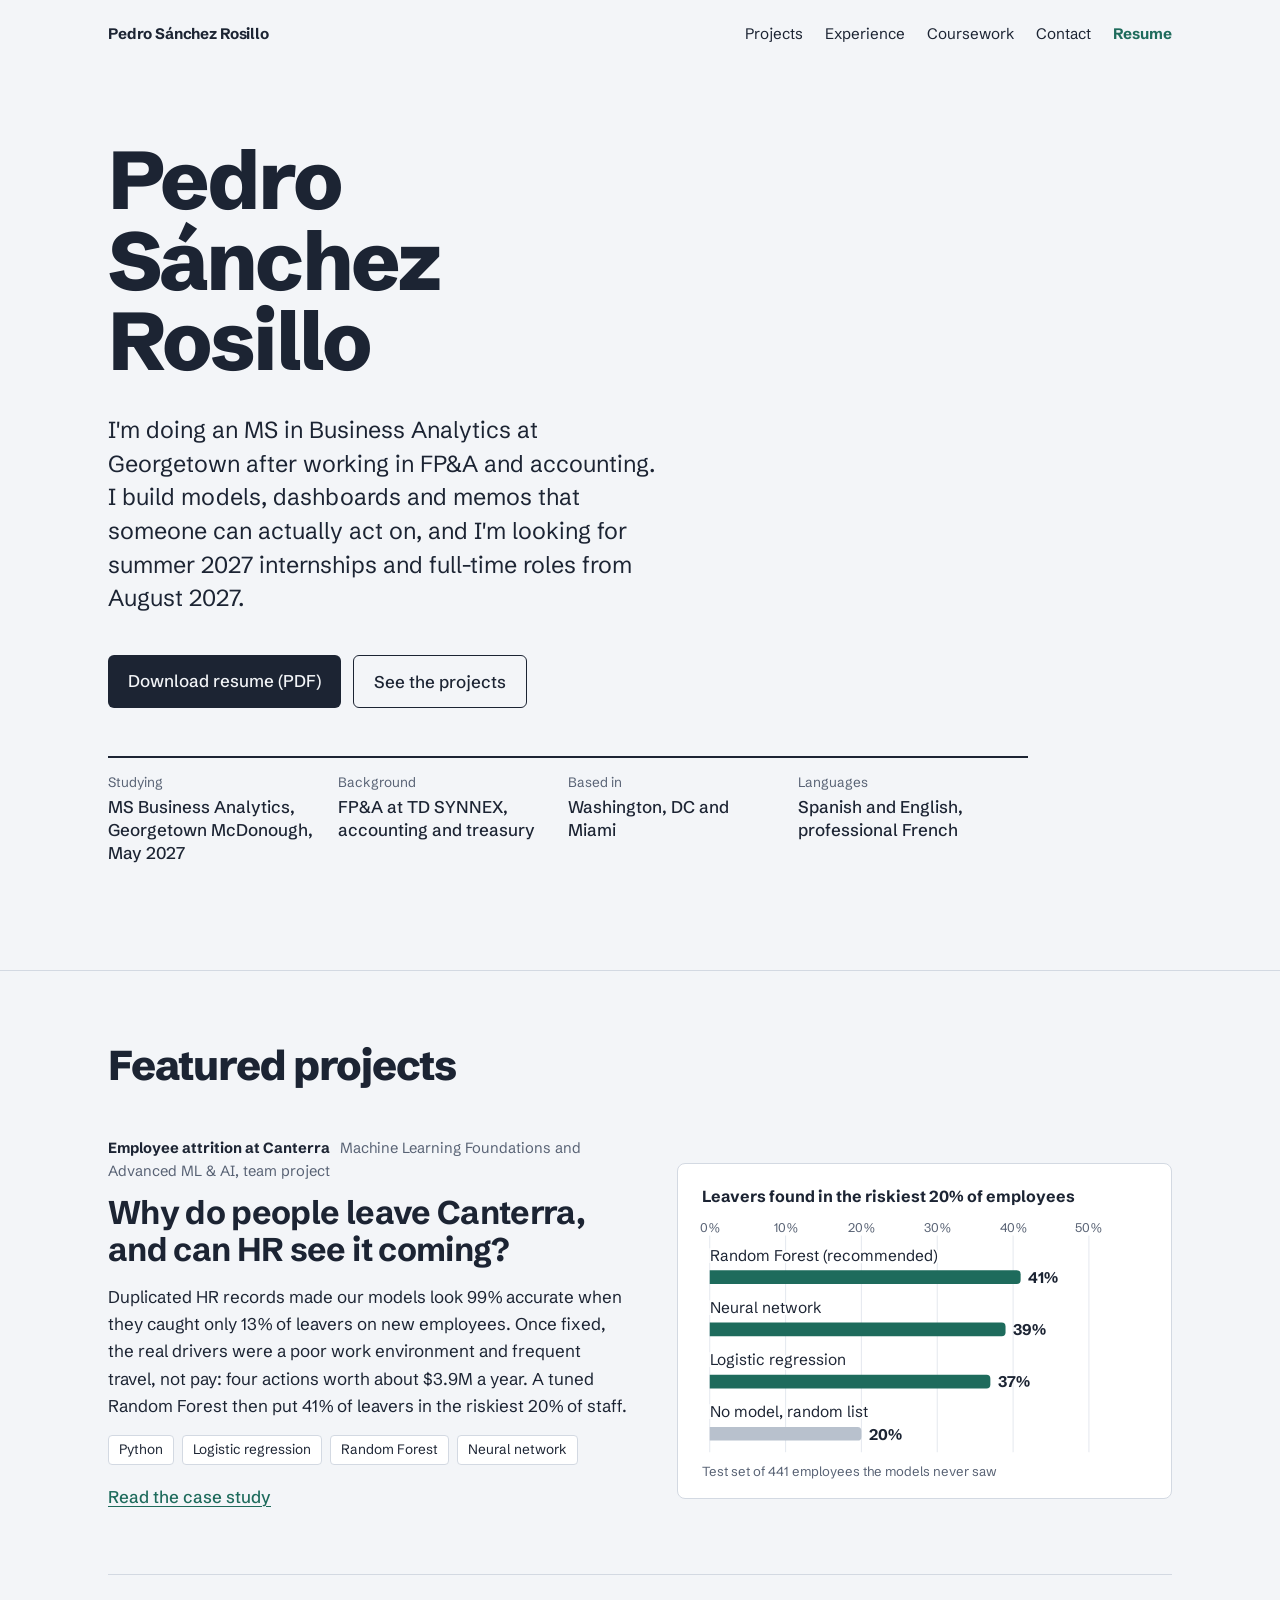
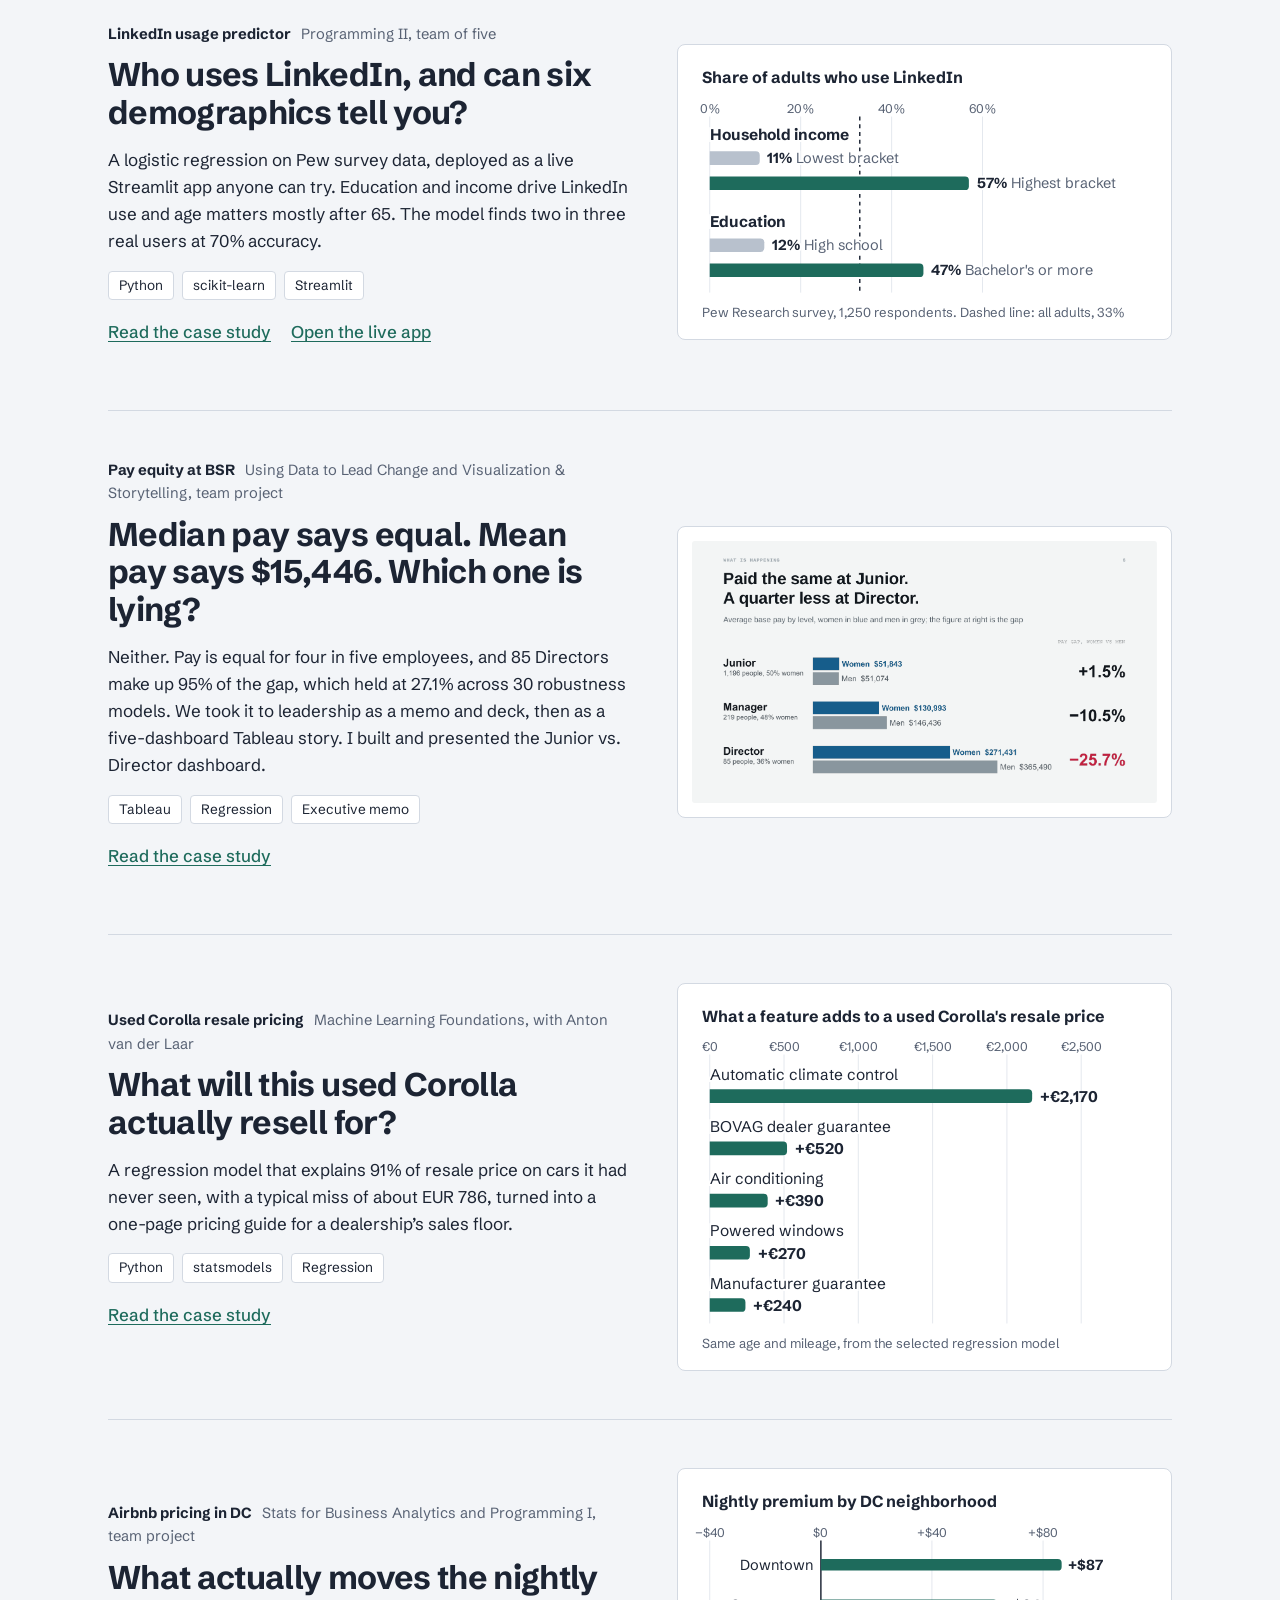
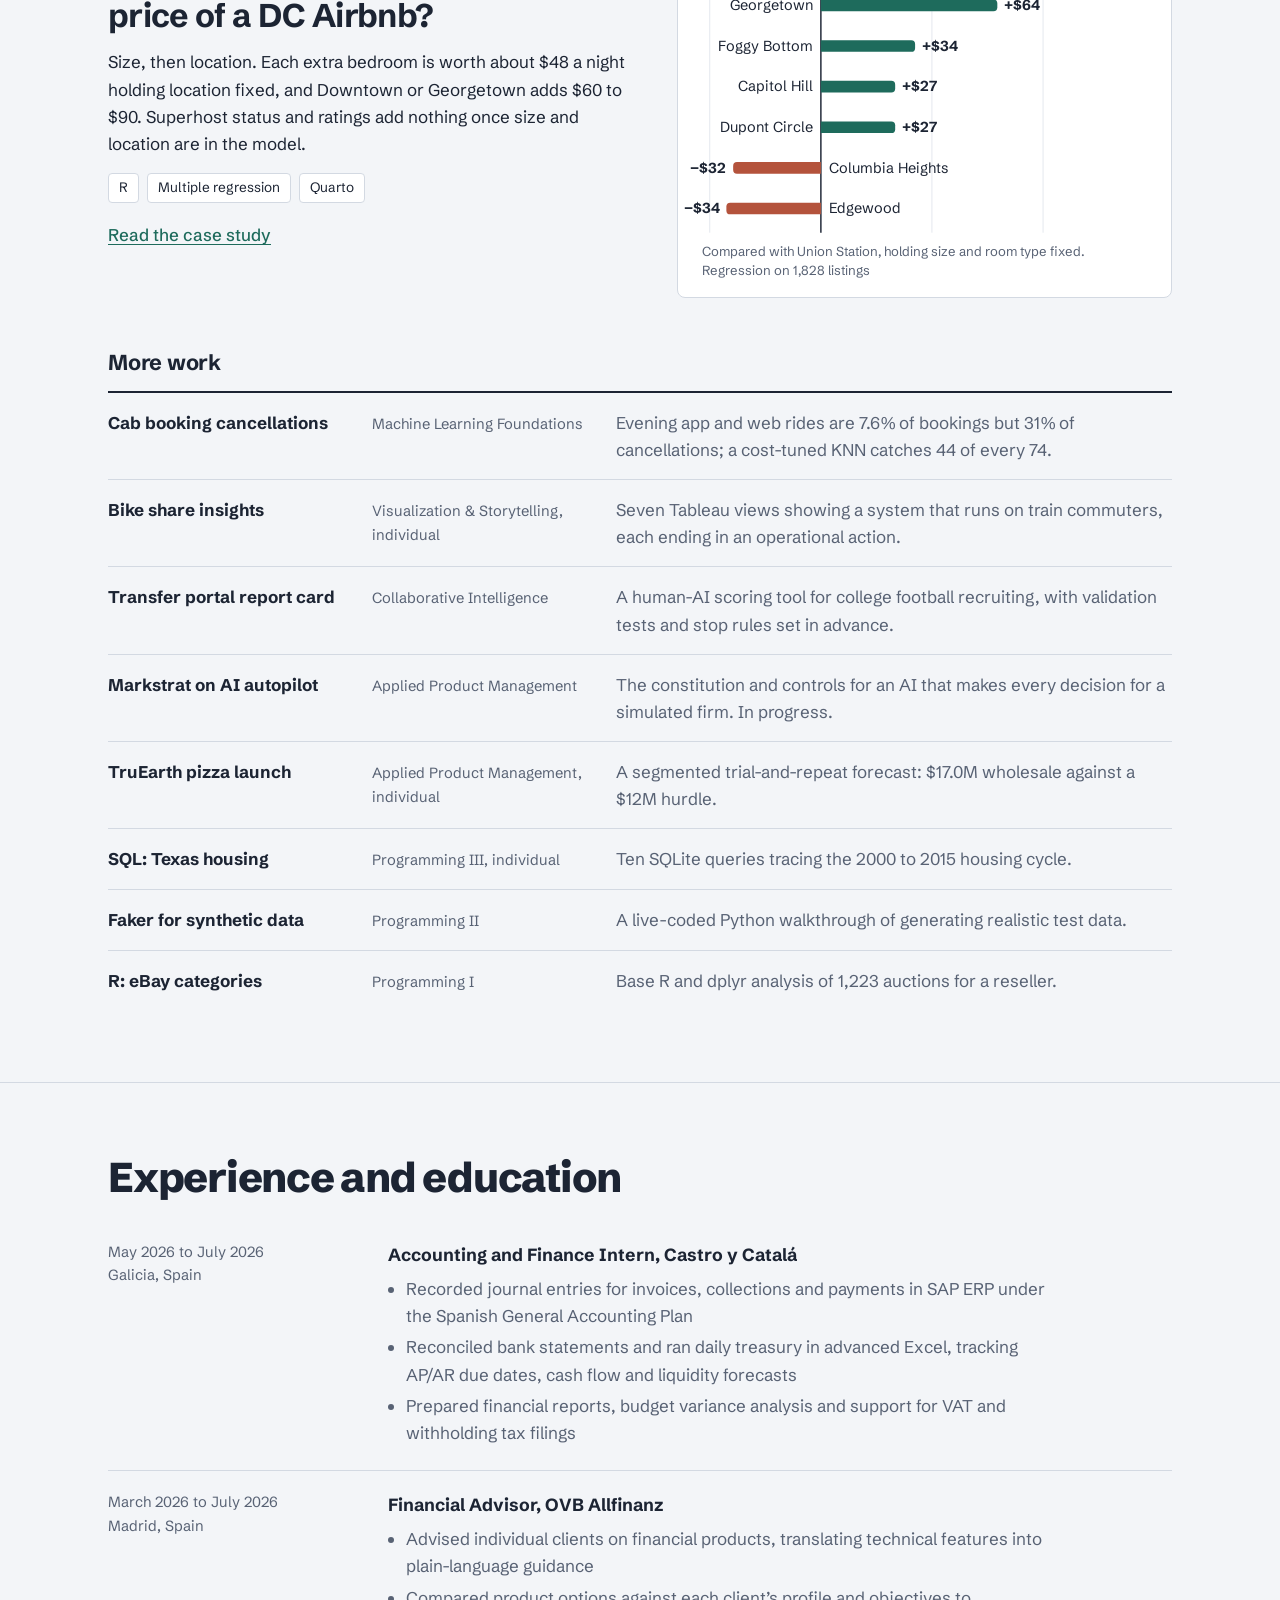
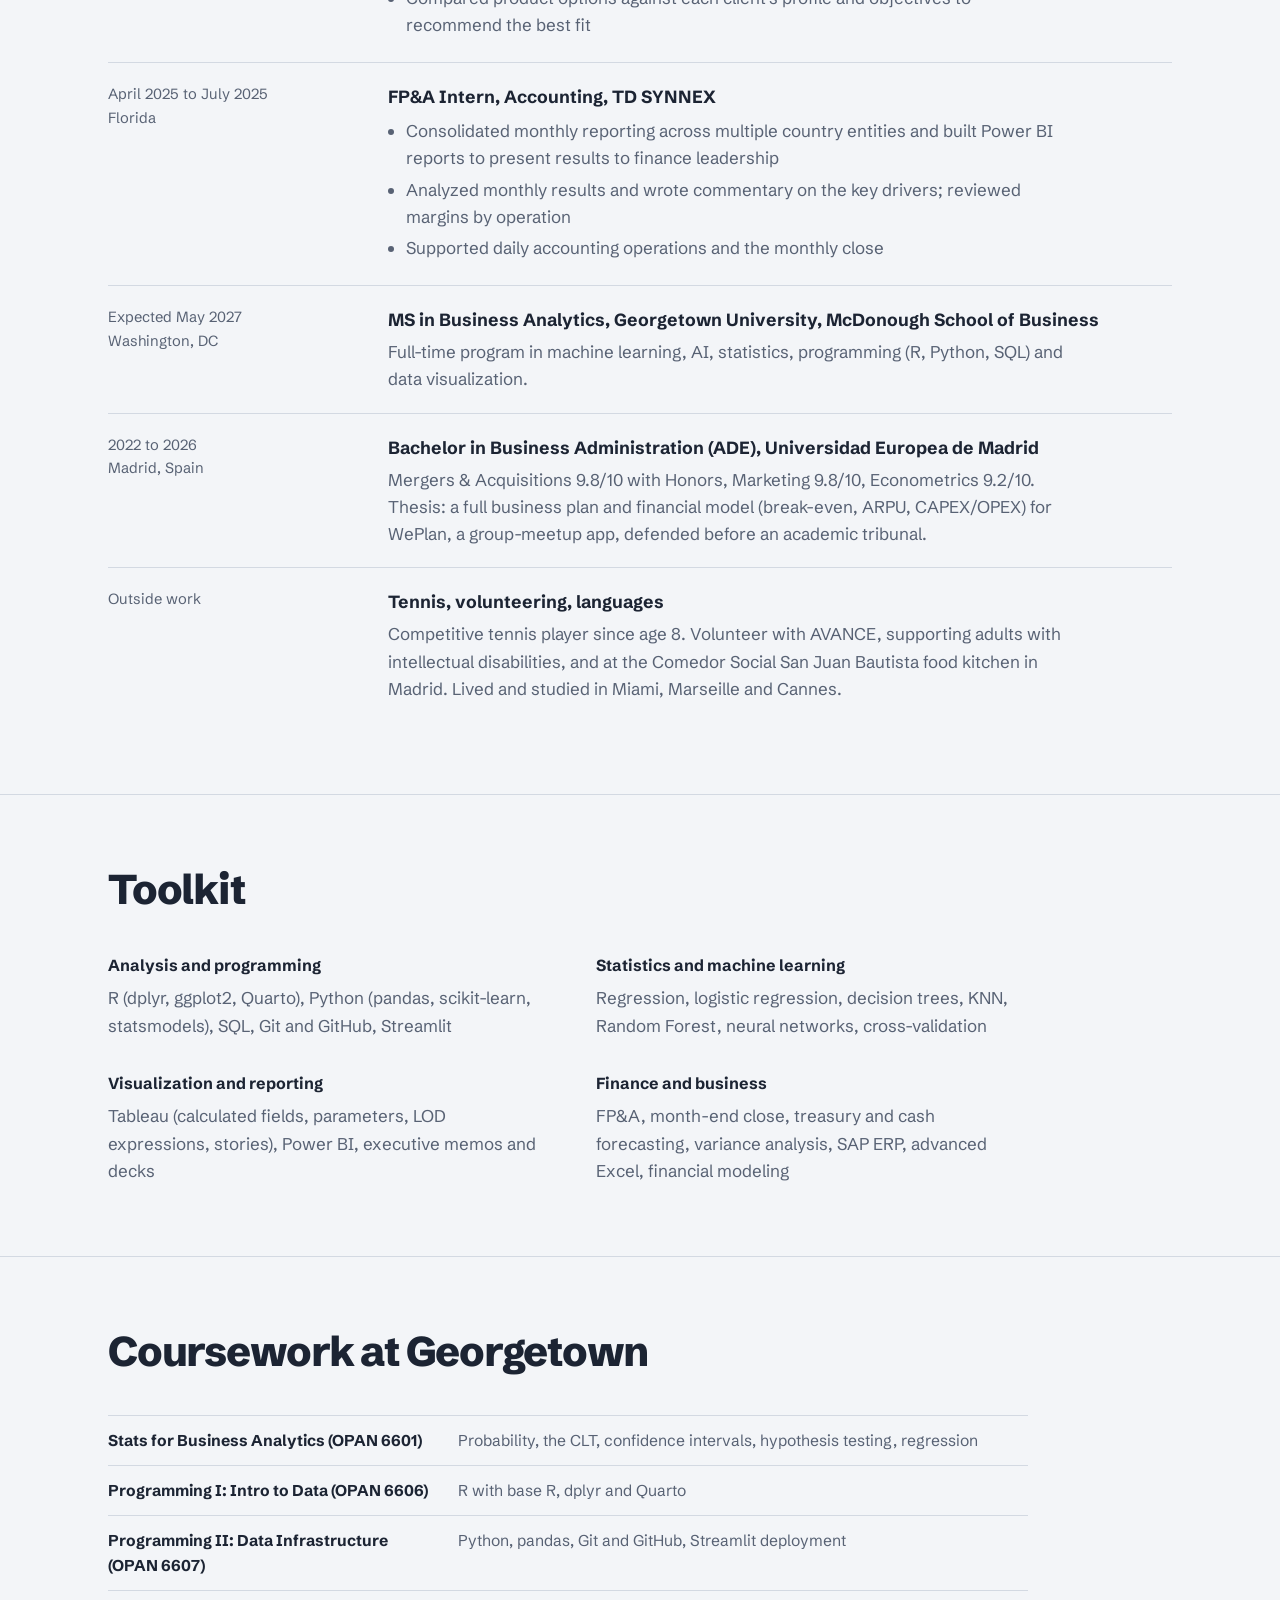
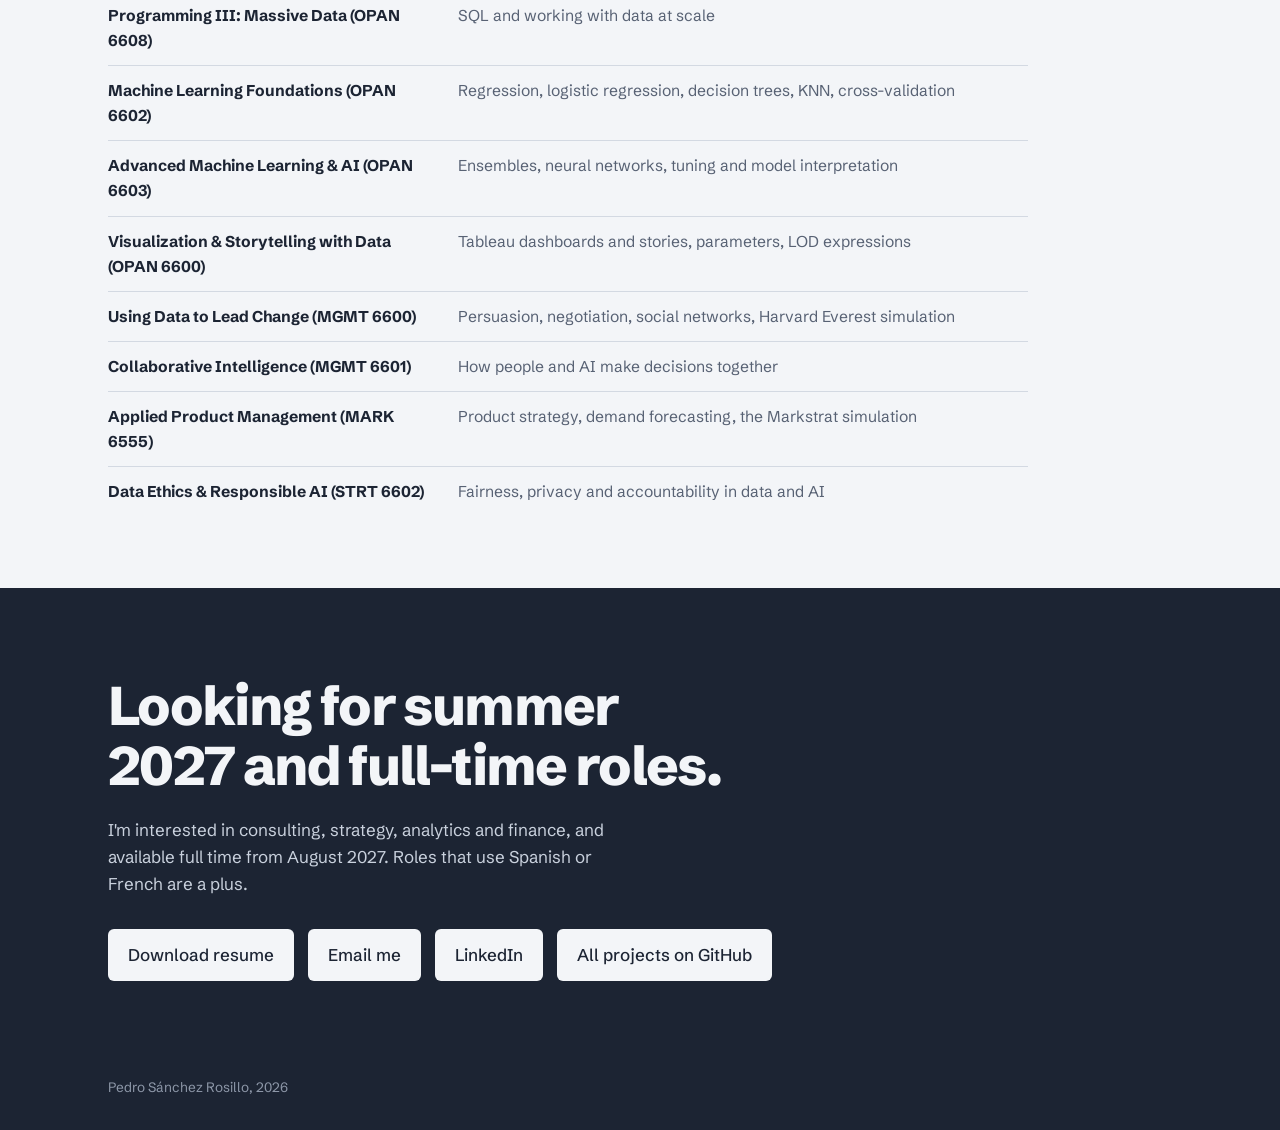
==== commit 18af5d83: "Lead with name and availability, add photo slot Updated hero section with new content and styles." ====
--- a/index.html
+++ b/index.html
@@ -64,7 +64,12 @@
     letter-spacing: -0.035em;
     font-weight: 800;
     margin: 0 0 32px;
-    max-width: 14ch;
+    max-width: 11ch;
+  }
+  .hero { position: relative; }
+  .hero-photo { display: block; width: 104px; height: 104px; object-fit: cover; border-radius: 50%; margin: 0 0 28px; }
+  @media (min-width: 1040px) {
+    .hero-photo { position: absolute; right: 28px; top: 72px; width: 300px; height: 375px; border-radius: 8px; margin: 0; }
   }
   .hero .lede {
     font-size: clamp(1.2rem, 2vw, 1.45rem);
@@ -287,8 +292,9 @@
 
 <main>
   <div class="wrap hero">
-    <h1>Business questions, answered with data.</h1>
-    <p class="lede">I'm Pedro Sánchez Rosillo, a business analytics student at Georgetown with a background in FP&amp;A and accounting. I build models, dashboards and memos that someone can actually act on.</p>
+    <img class="hero-photo" src="photo.jpg" alt="Pedro Sánchez Rosillo" width="600" height="750" onerror="this.remove()">
+    <h1>Pedro Sánchez Rosillo</h1>
+    <p class="lede">I'm doing an MS in Business Analytics at Georgetown after working in FP&amp;A and accounting. I build models, dashboards and memos that someone can actually act on, and I'm looking for summer 2027 internships and full-time roles from August 2027.</p>
     <p class="hero-cta"><a class="btn" href="Pedro_Sanchez_Rosillo_Resume.pdf">Download resume (PDF)</a> <a class="btn btn-ghost" href="#projects">See the projects</a></p>
     <dl class="facts">
       <div><dt>Studying</dt><dd>MS Business Analytics, Georgetown McDonough, May 2027</dd></div>
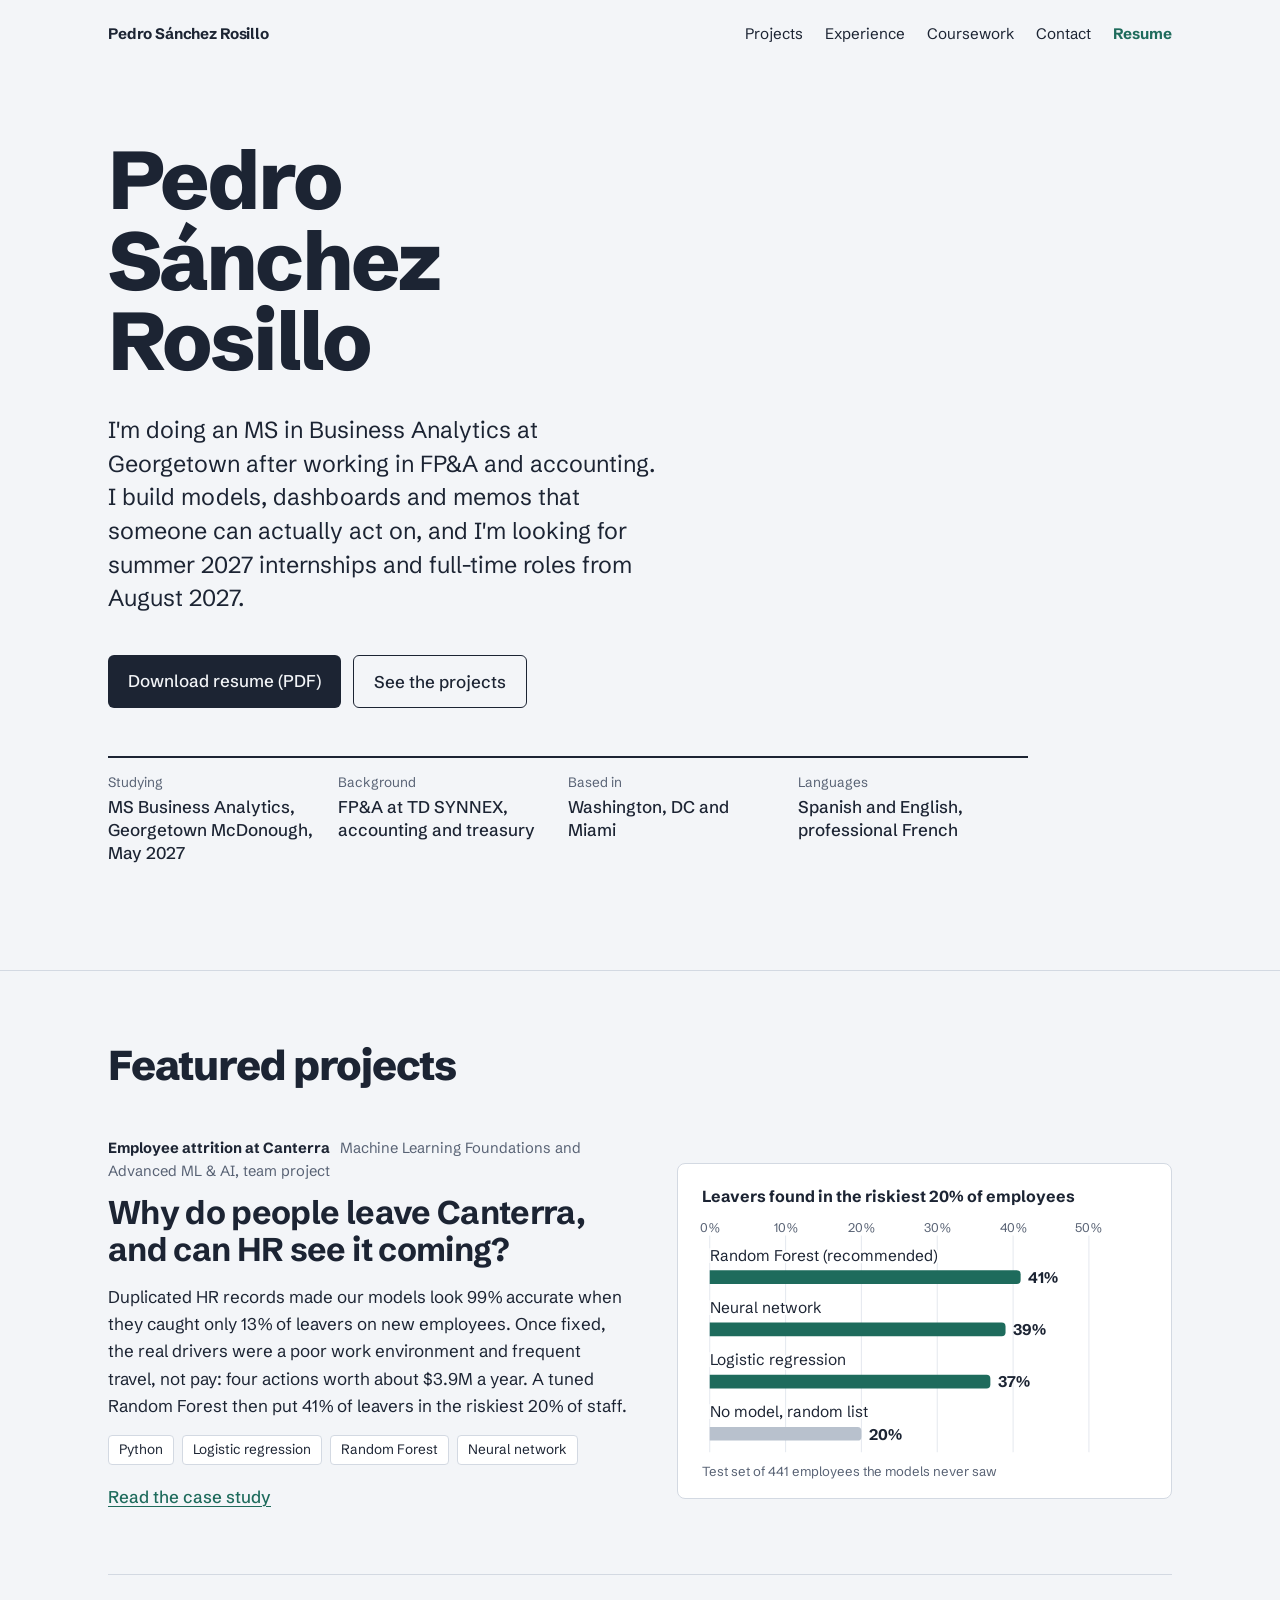
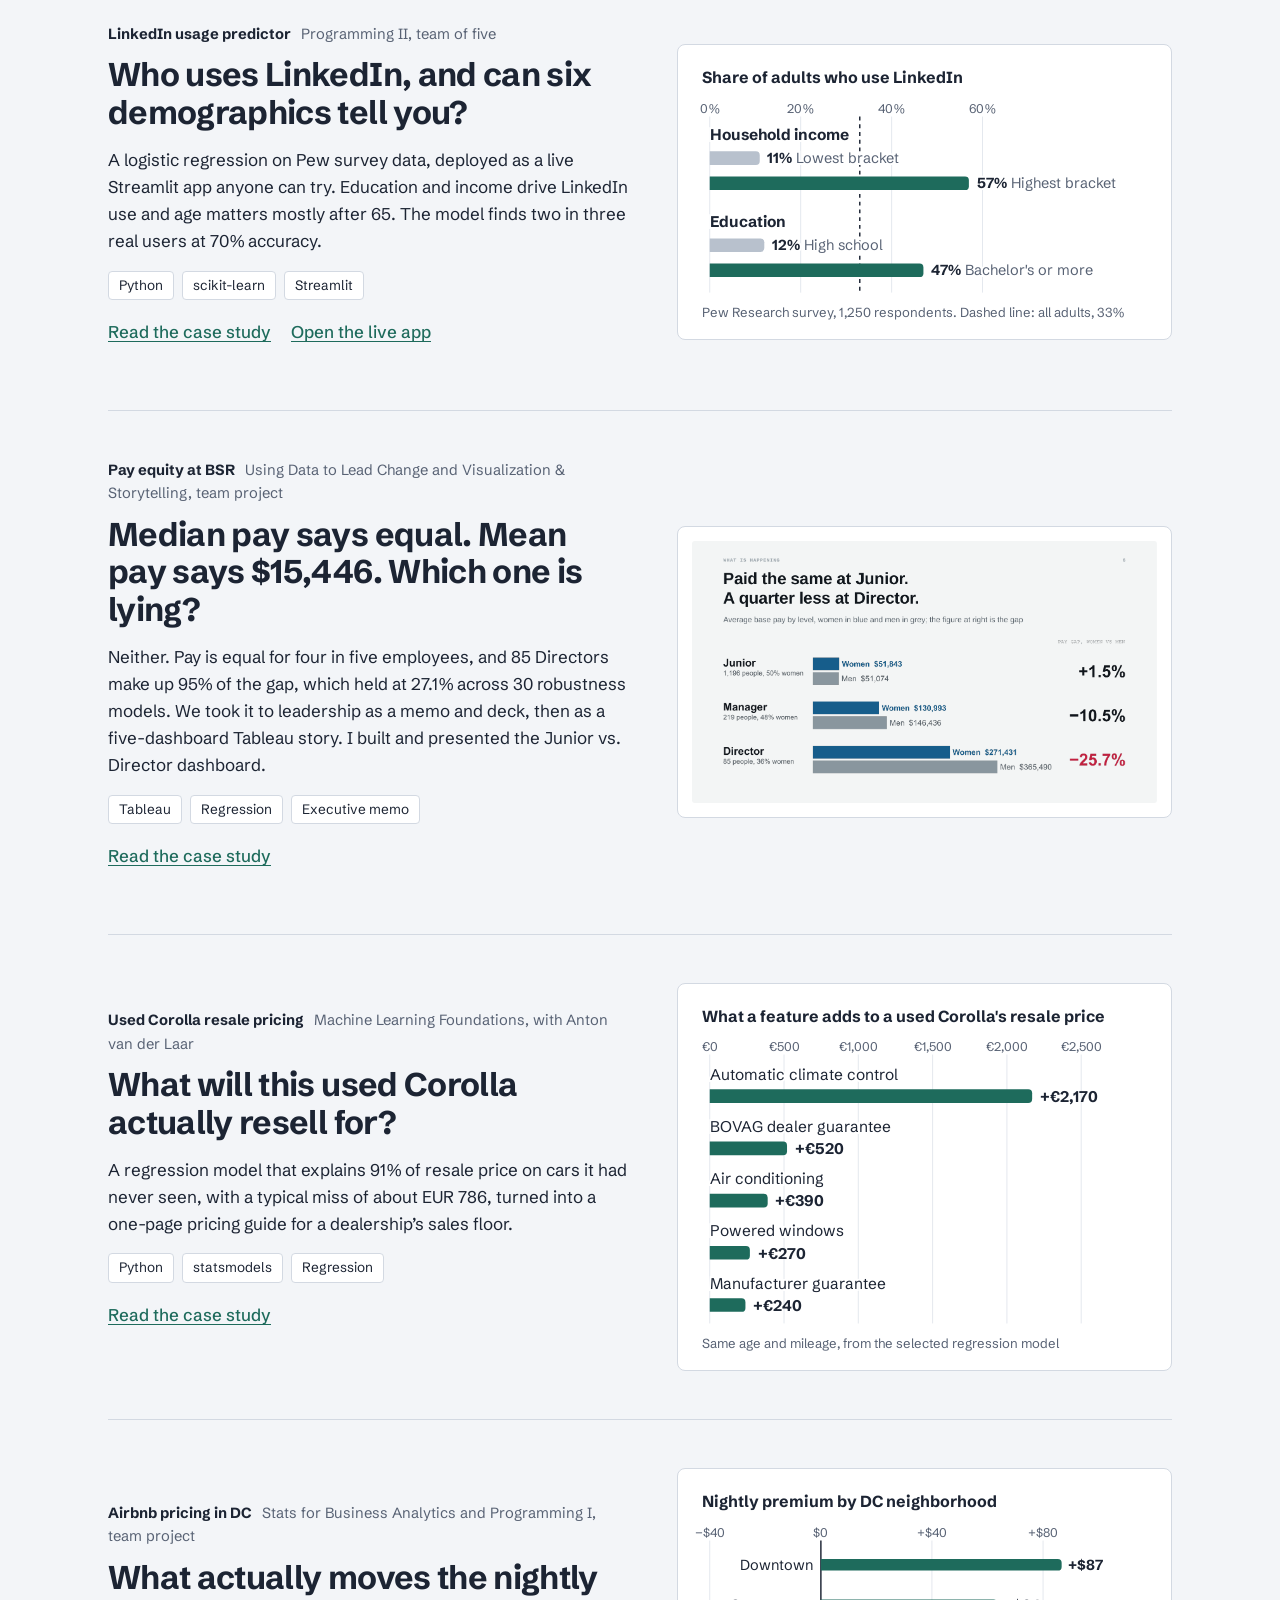
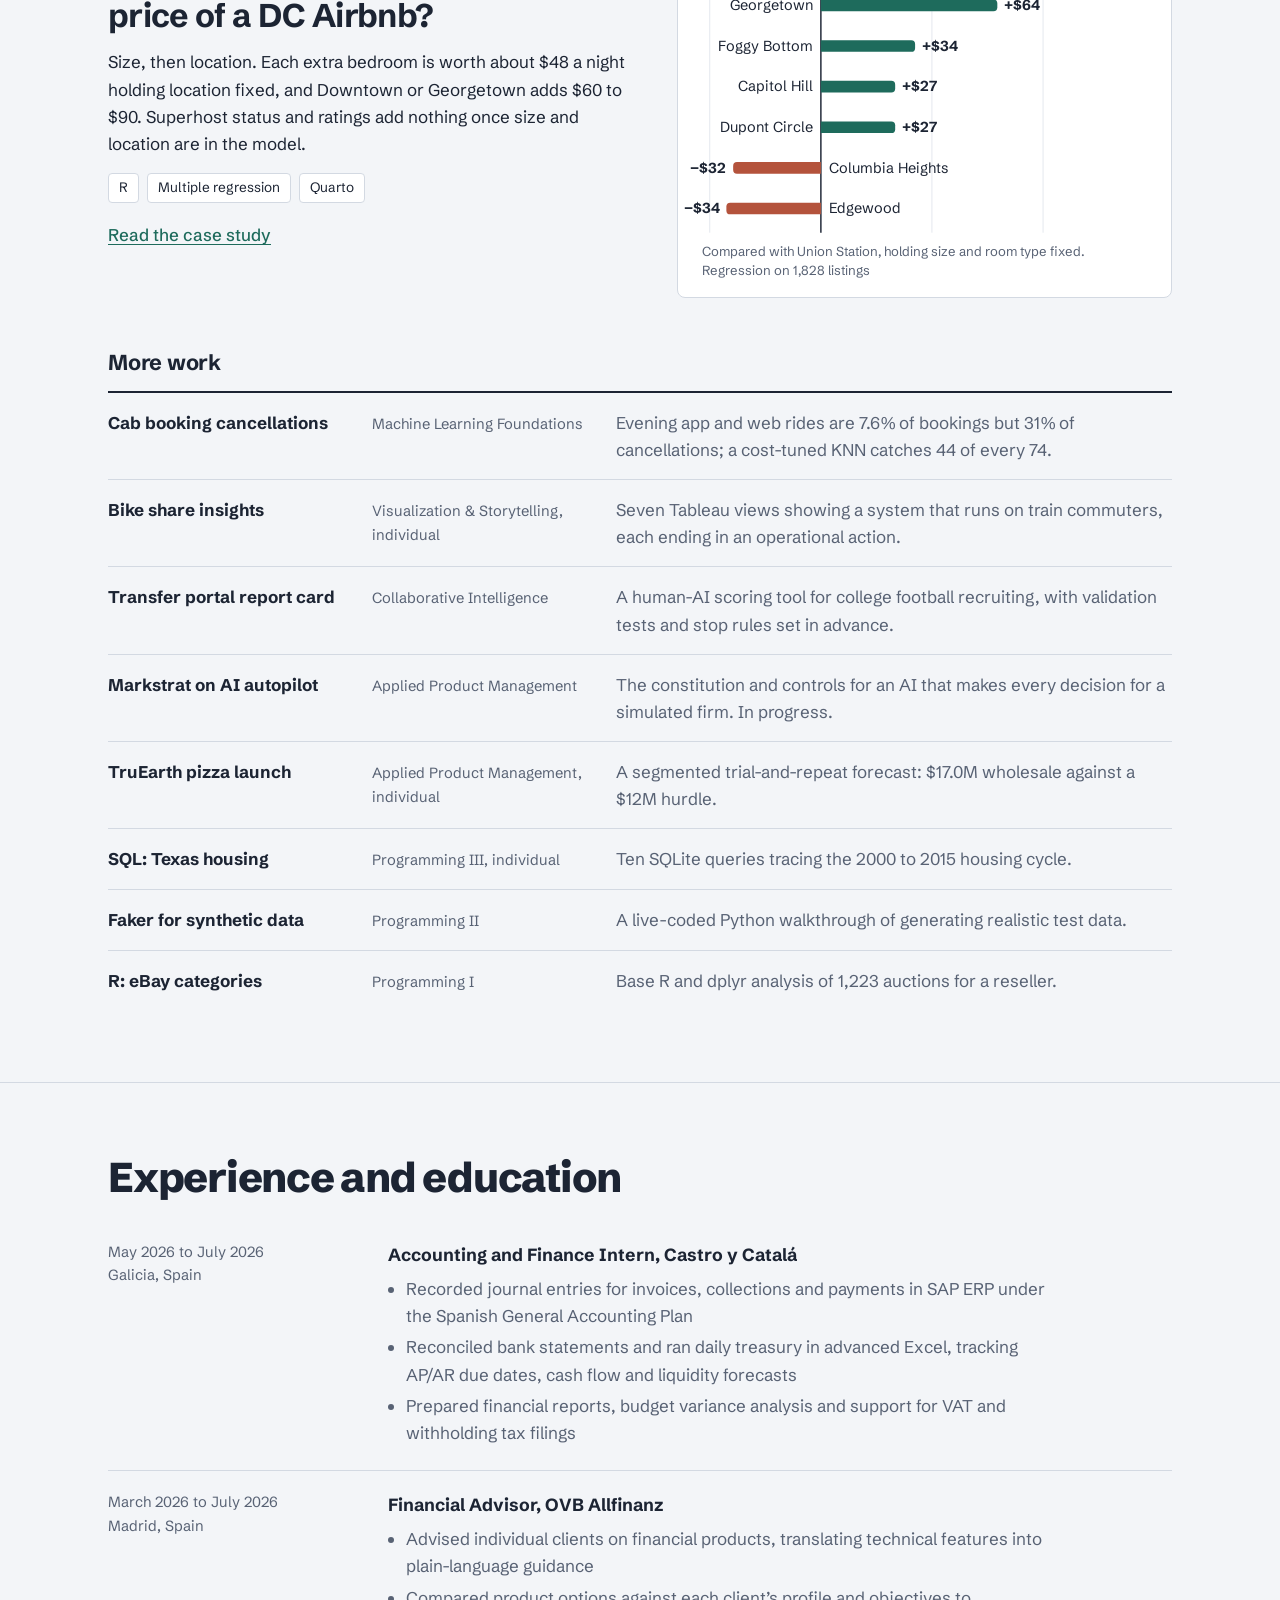
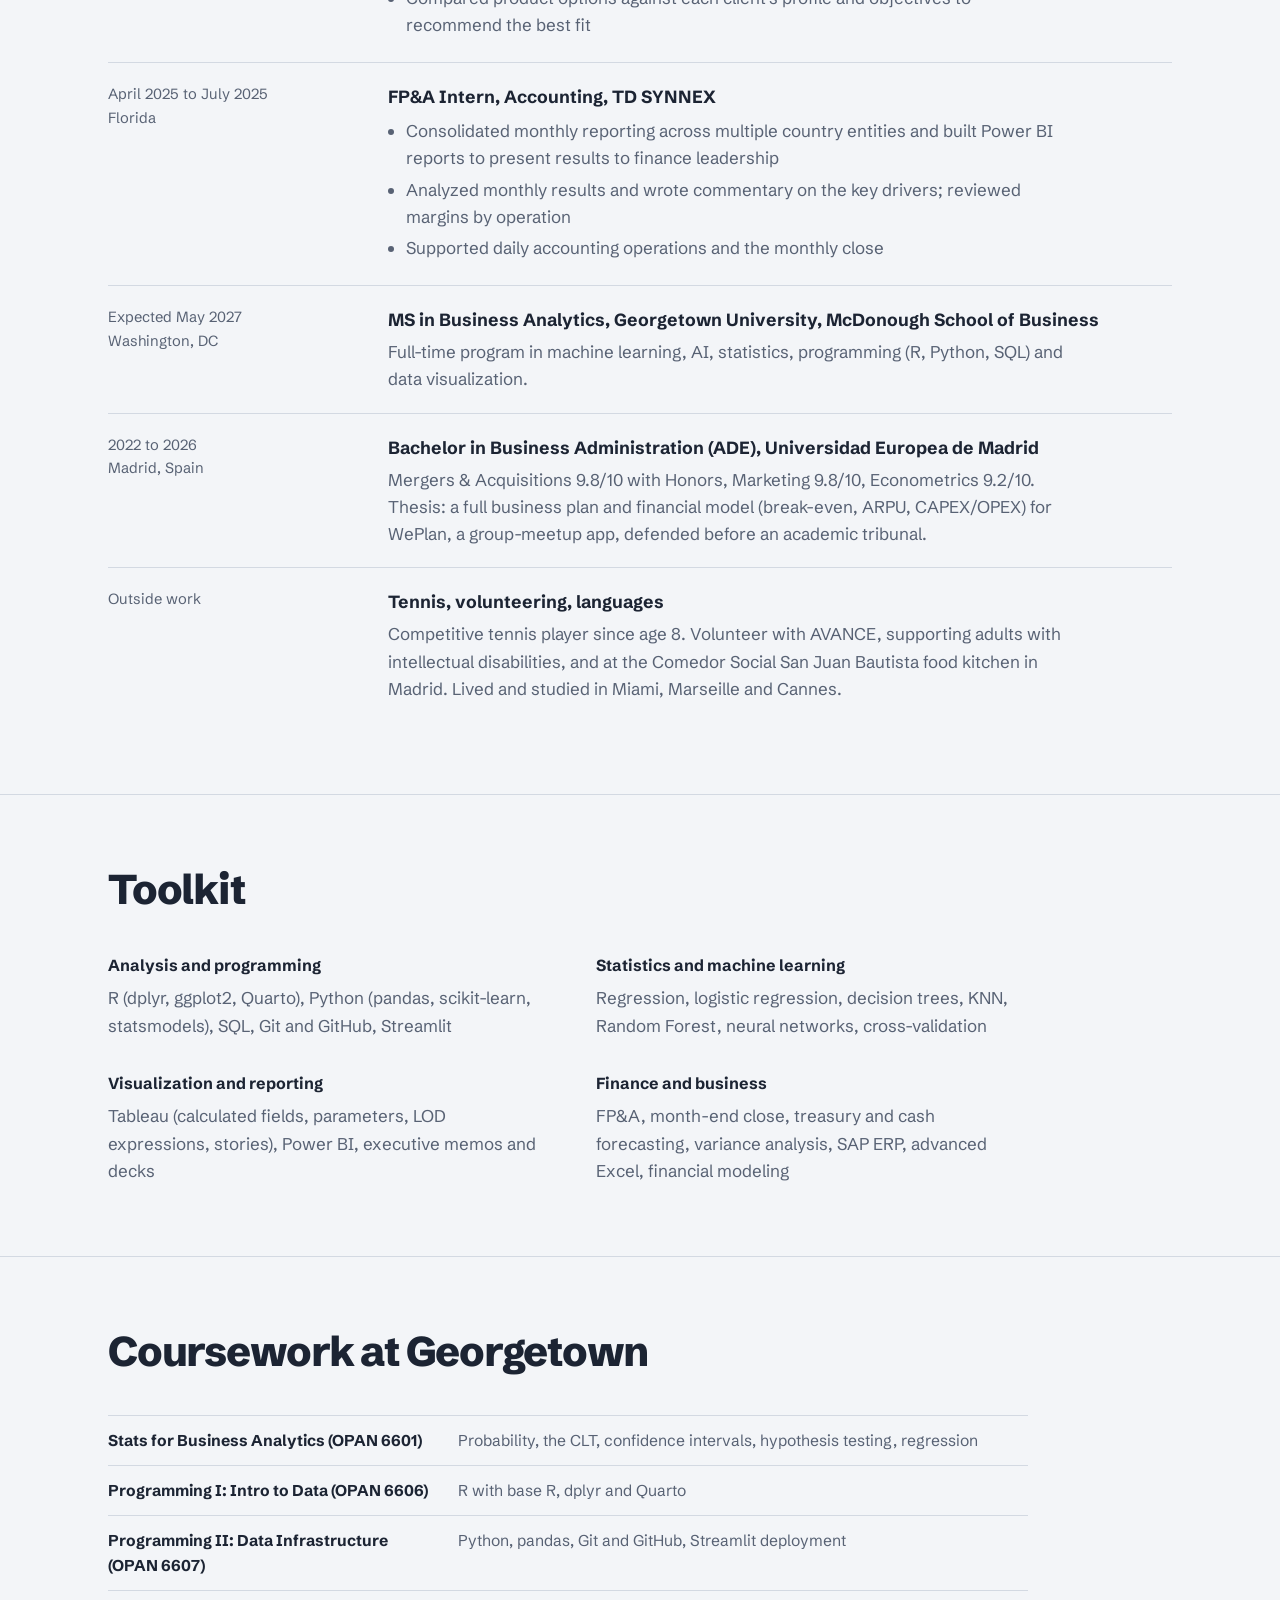
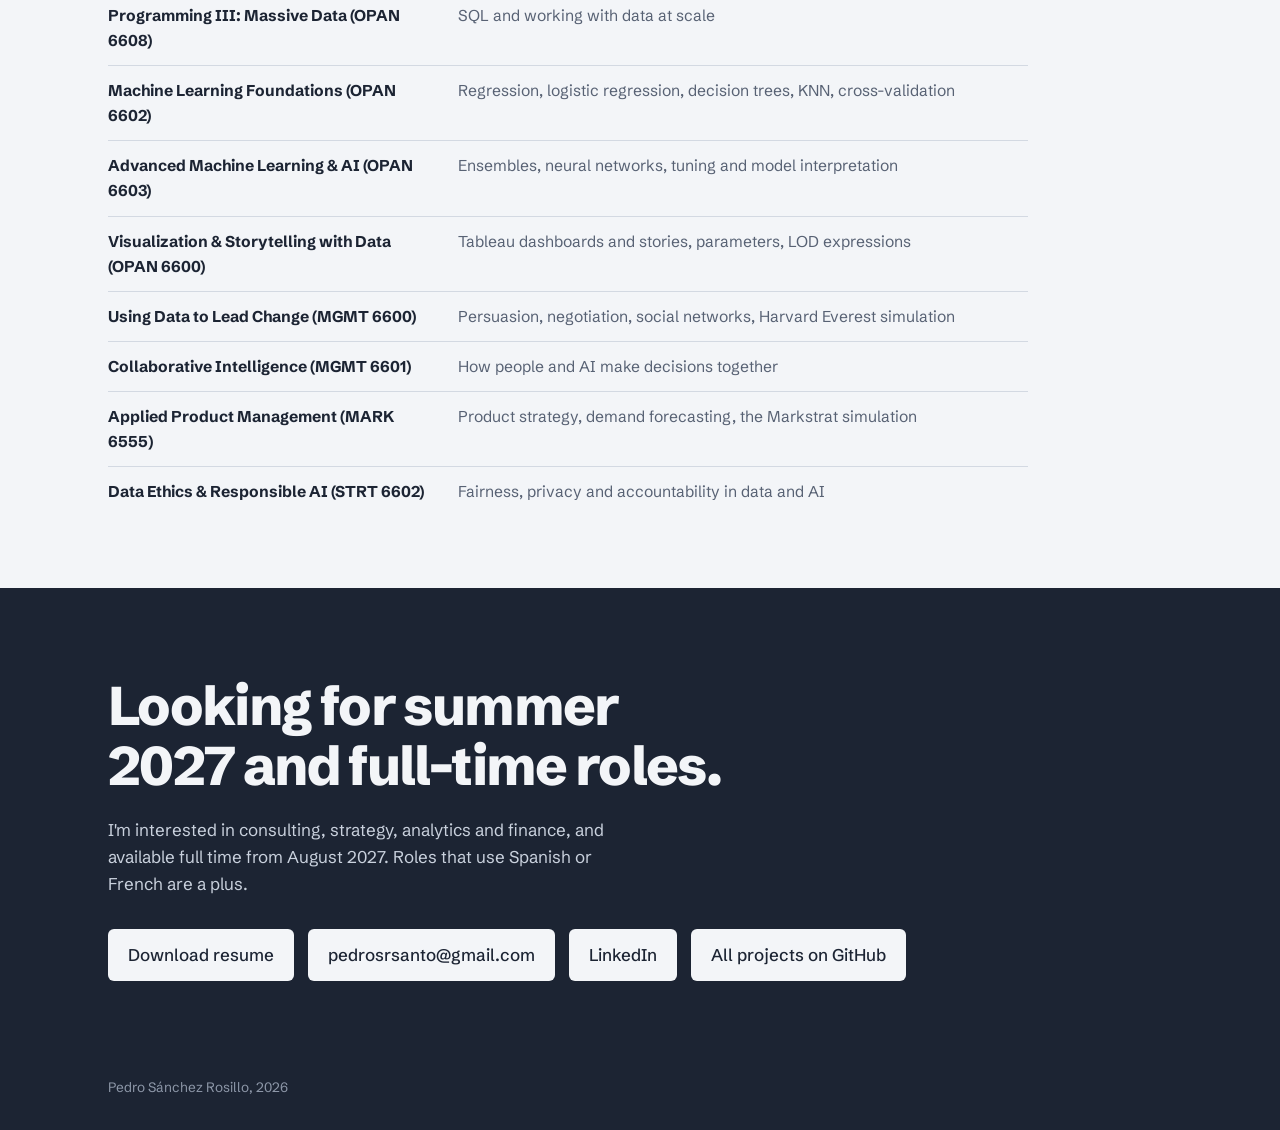
==== commit 3859f6fc: "Show email address on contact buttons Updated email link to display email address instead of 'Email " ====
--- a/index.html
+++ b/index.html
@@ -292,7 +292,7 @@
 
 <main>
   <div class="wrap hero">
-    <img class="hero-photo" src="photo.jpg" alt="Pedro Sánchez Rosillo" width="600" height="750" onerror="this.remove()">
+    <img class="hero-photo" src="https://avatars.githubusercontent.com/u/94681523?v=4&amp;s=460" alt="Pedro Sánchez Rosillo" width="600" height="750" onerror="this.remove()">
     <h1>Pedro Sánchez Rosillo</h1>
     <p class="lede">I'm doing an MS in Business Analytics at Georgetown after working in FP&amp;A and accounting. I build models, dashboards and memos that someone can actually act on, and I'm looking for summer 2027 internships and full-time roles from August 2027.</p>
     <p class="hero-cta"><a class="btn" href="Pedro_Sanchez_Rosillo_Resume.pdf">Download resume (PDF)</a> <a class="btn btn-ghost" href="#projects">See the projects</a></p>
@@ -465,7 +465,7 @@
       <p>I'm interested in consulting, strategy, analytics and finance, and available full time from August 2027. Roles that use Spanish or French are a plus.</p>
       <div class="links">
         <a href="Pedro_Sanchez_Rosillo_Resume.pdf">Download resume</a>
-        <a href="mailto:pedrosrsanto@gmail.com">Email me</a>
+        <a href="mailto:pedrosrsanto@gmail.com">pedrosrsanto@gmail.com</a>
         <a href="https://www.linkedin.com/in/pedro-sanchez-rosillo-661316364/">LinkedIn</a>
         <a href="https://github.com/Pedrosrsanto/msba-portfolio">All projects on GitHub</a>
       </div>
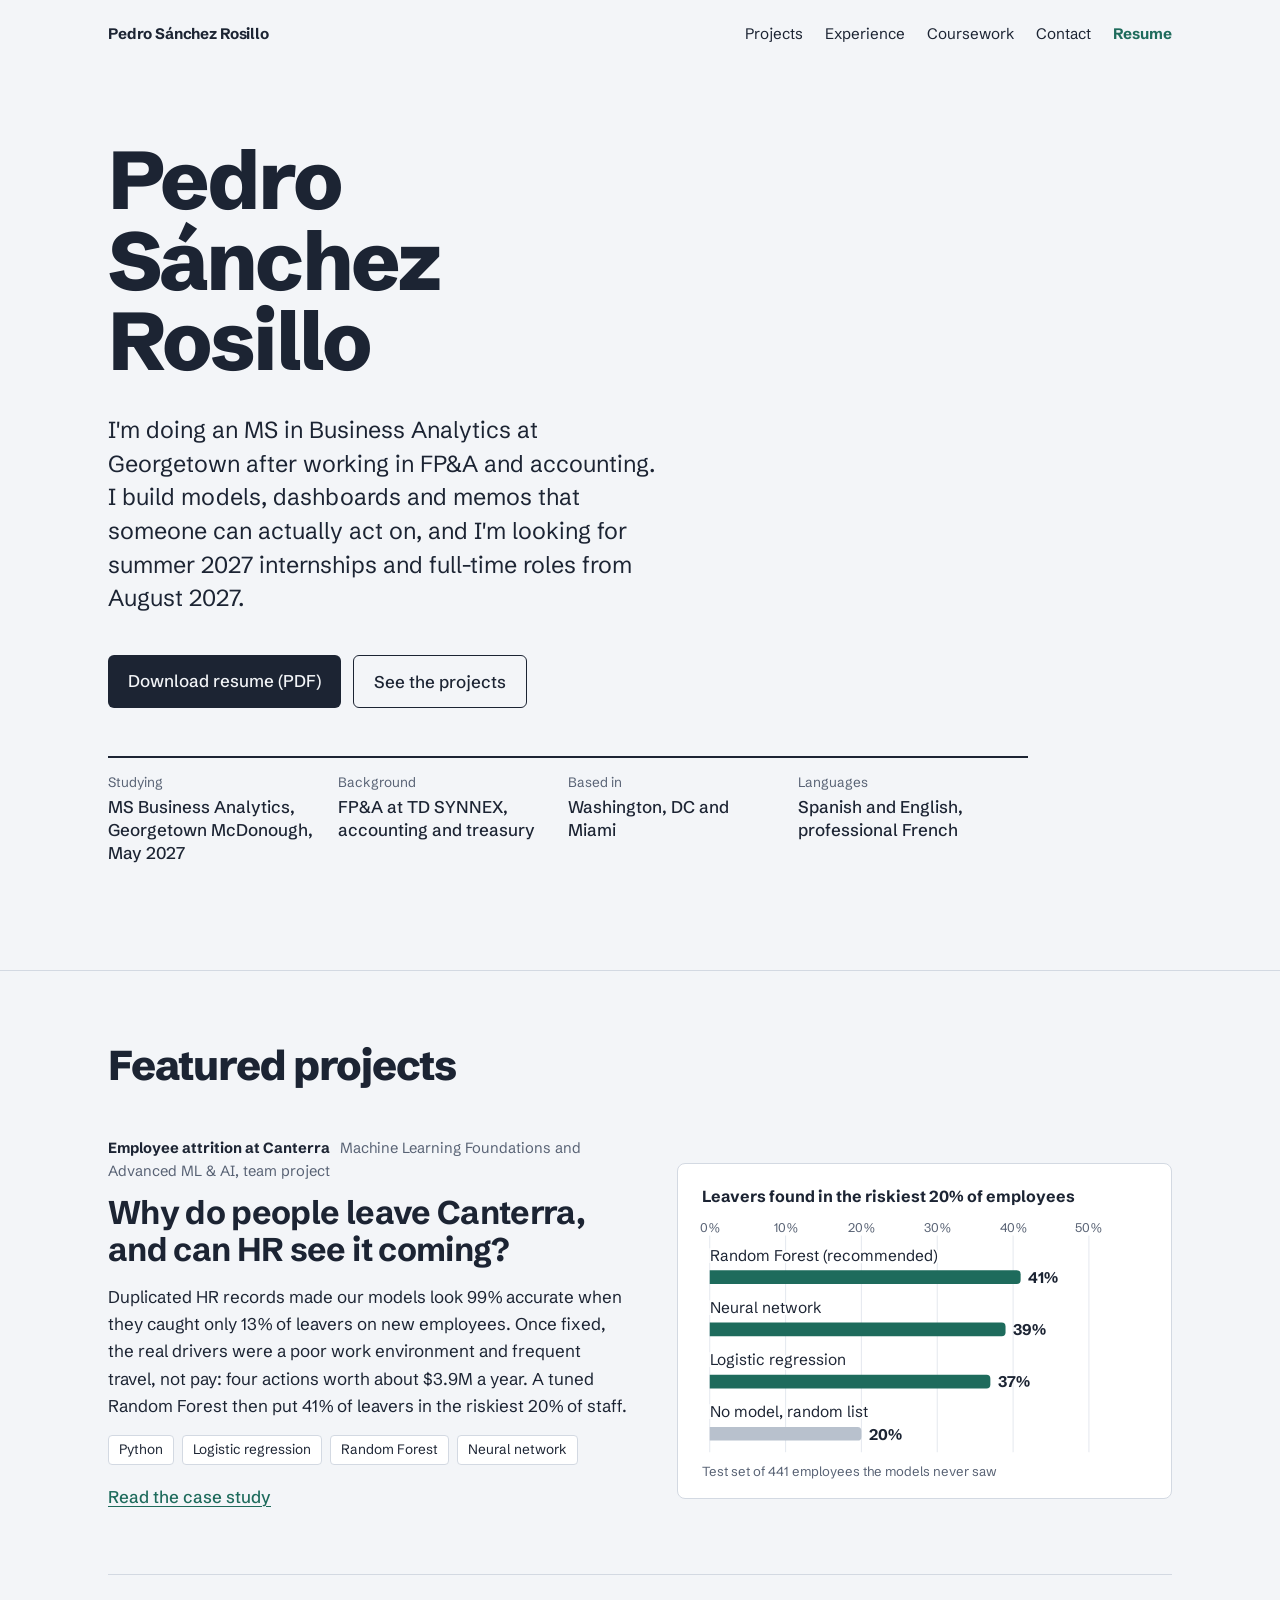
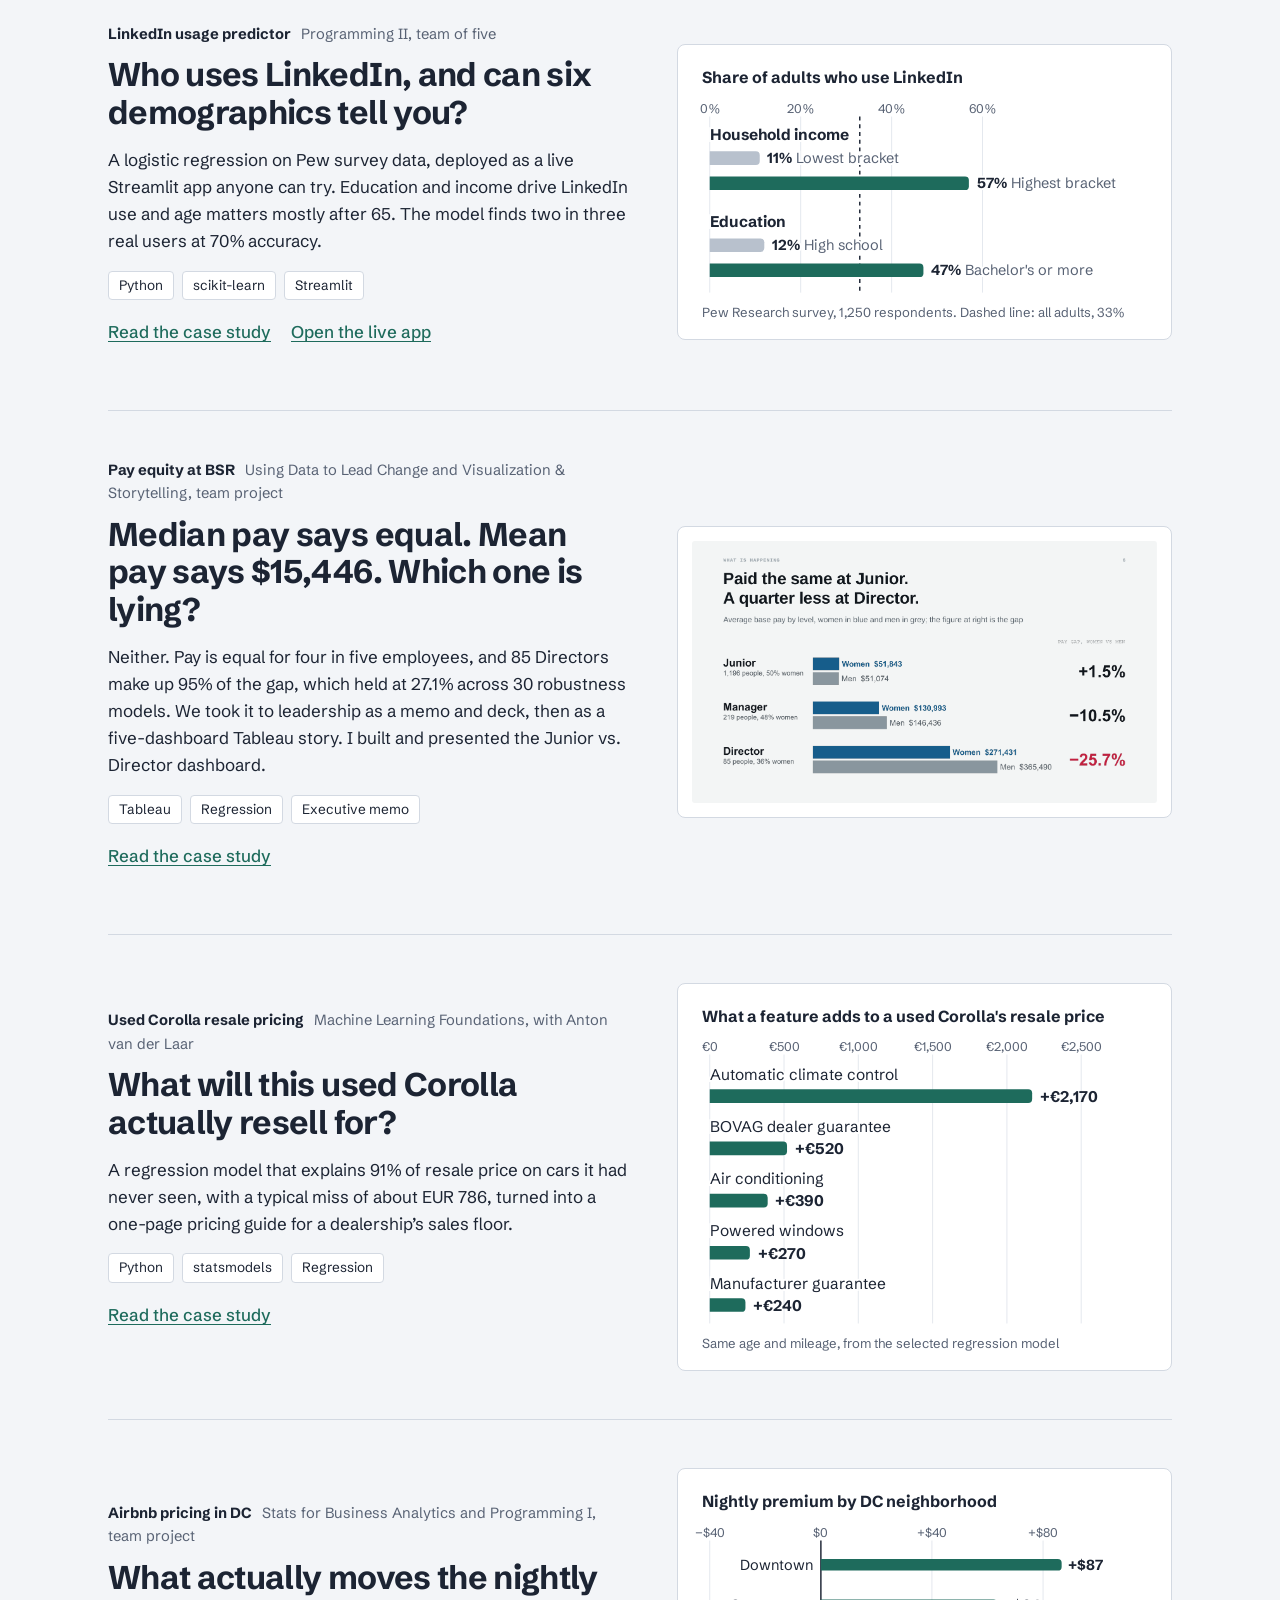
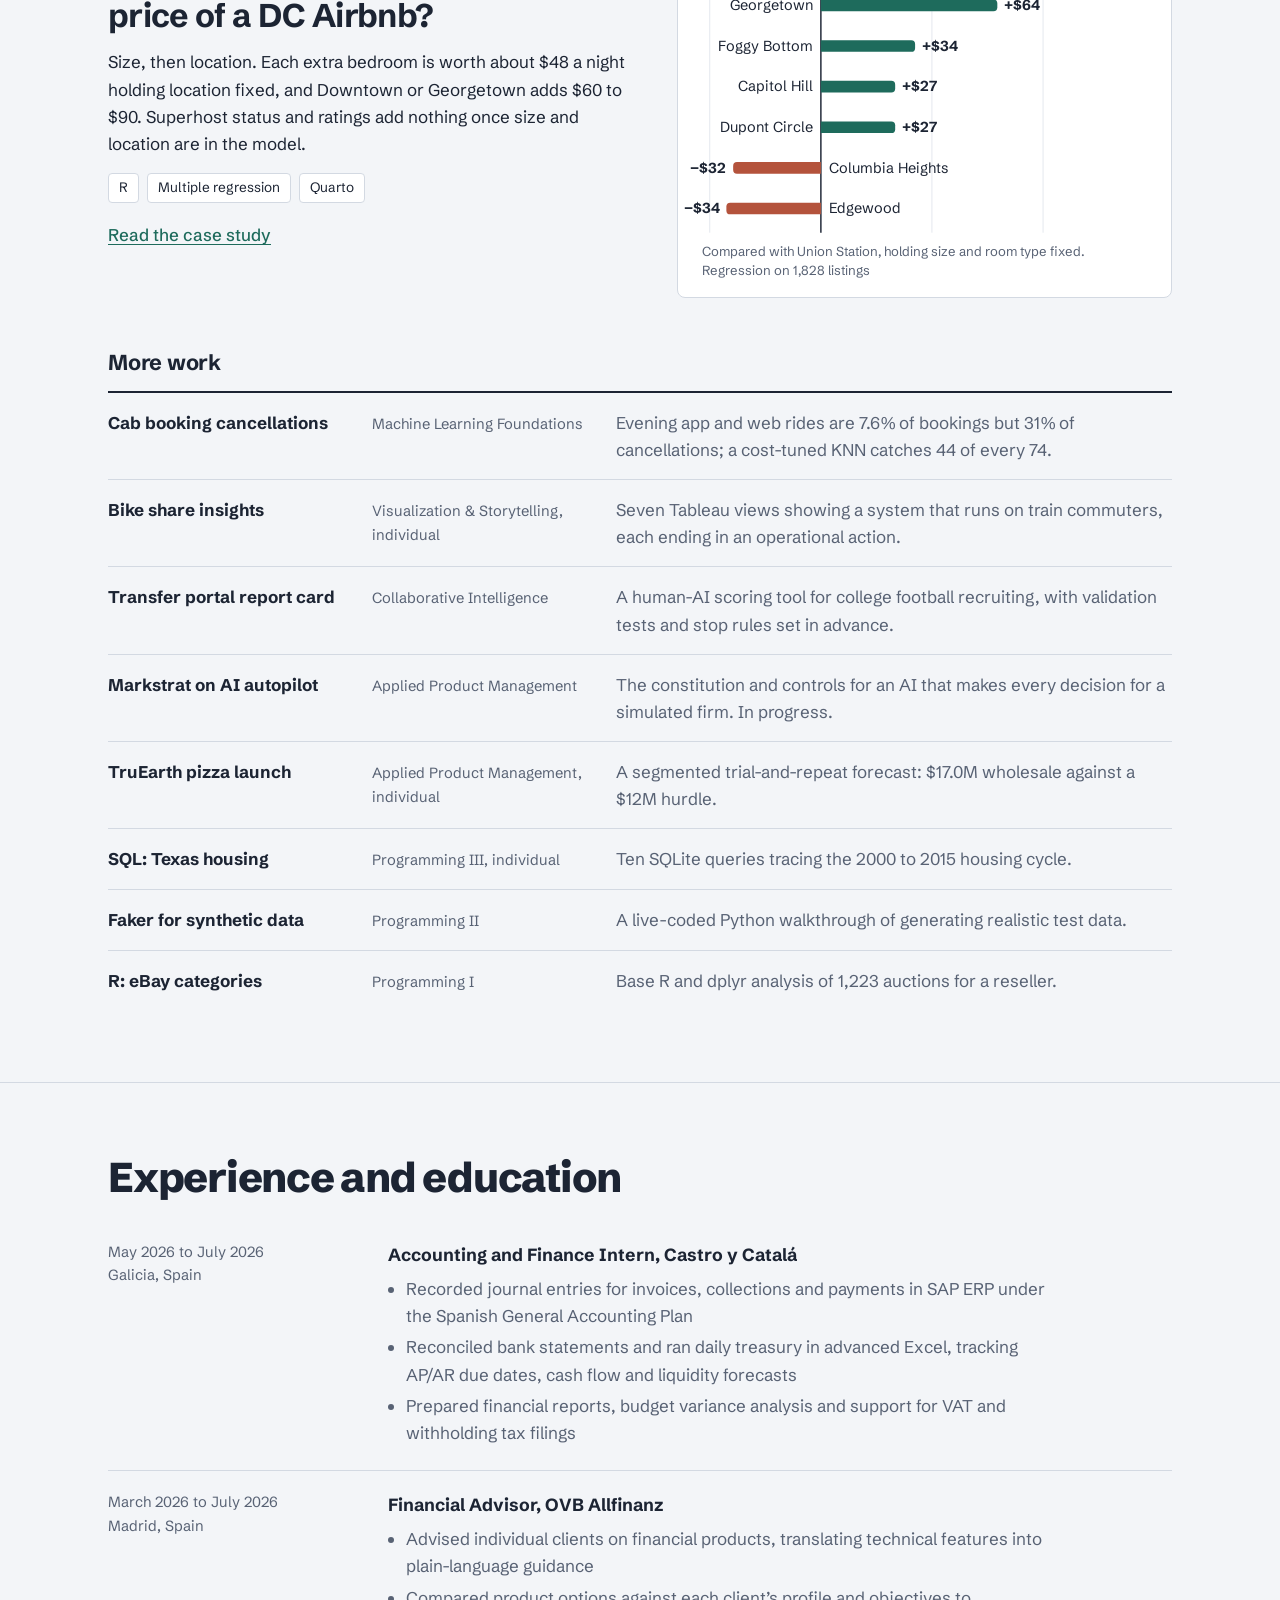
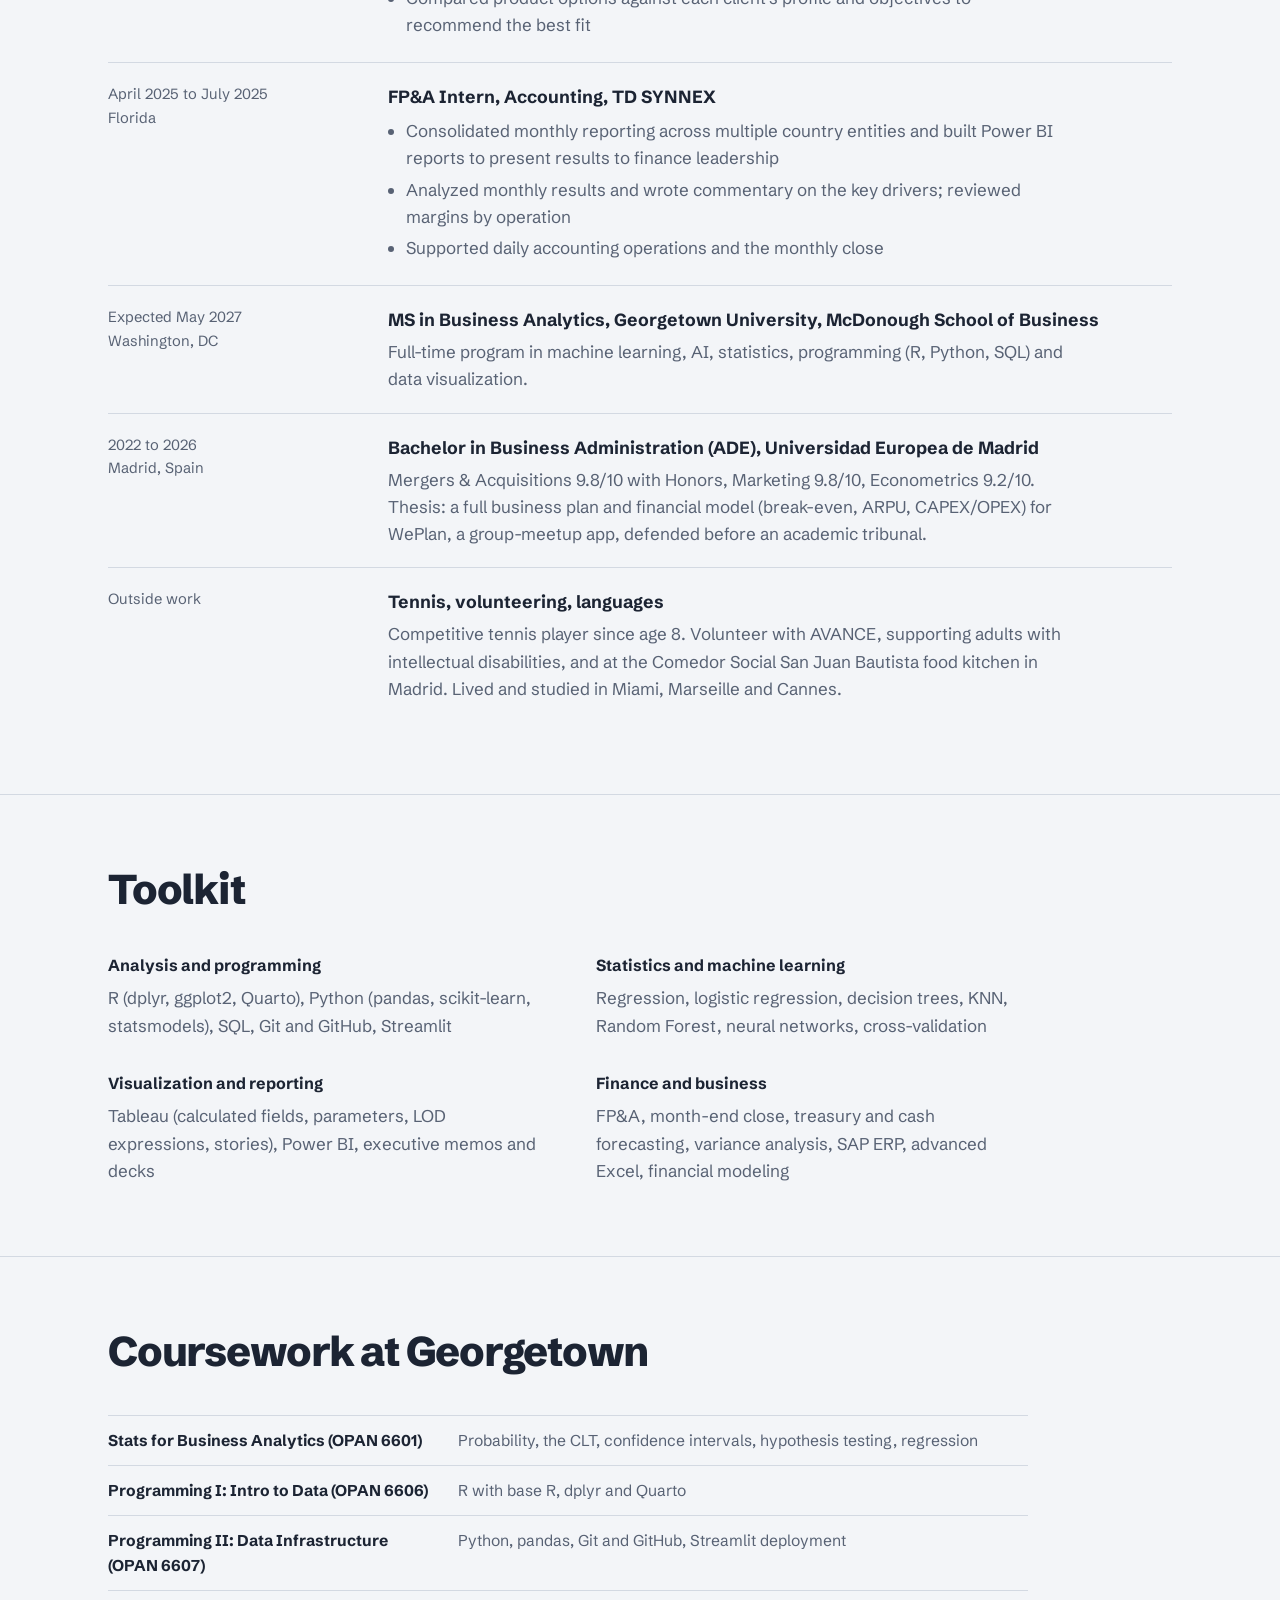
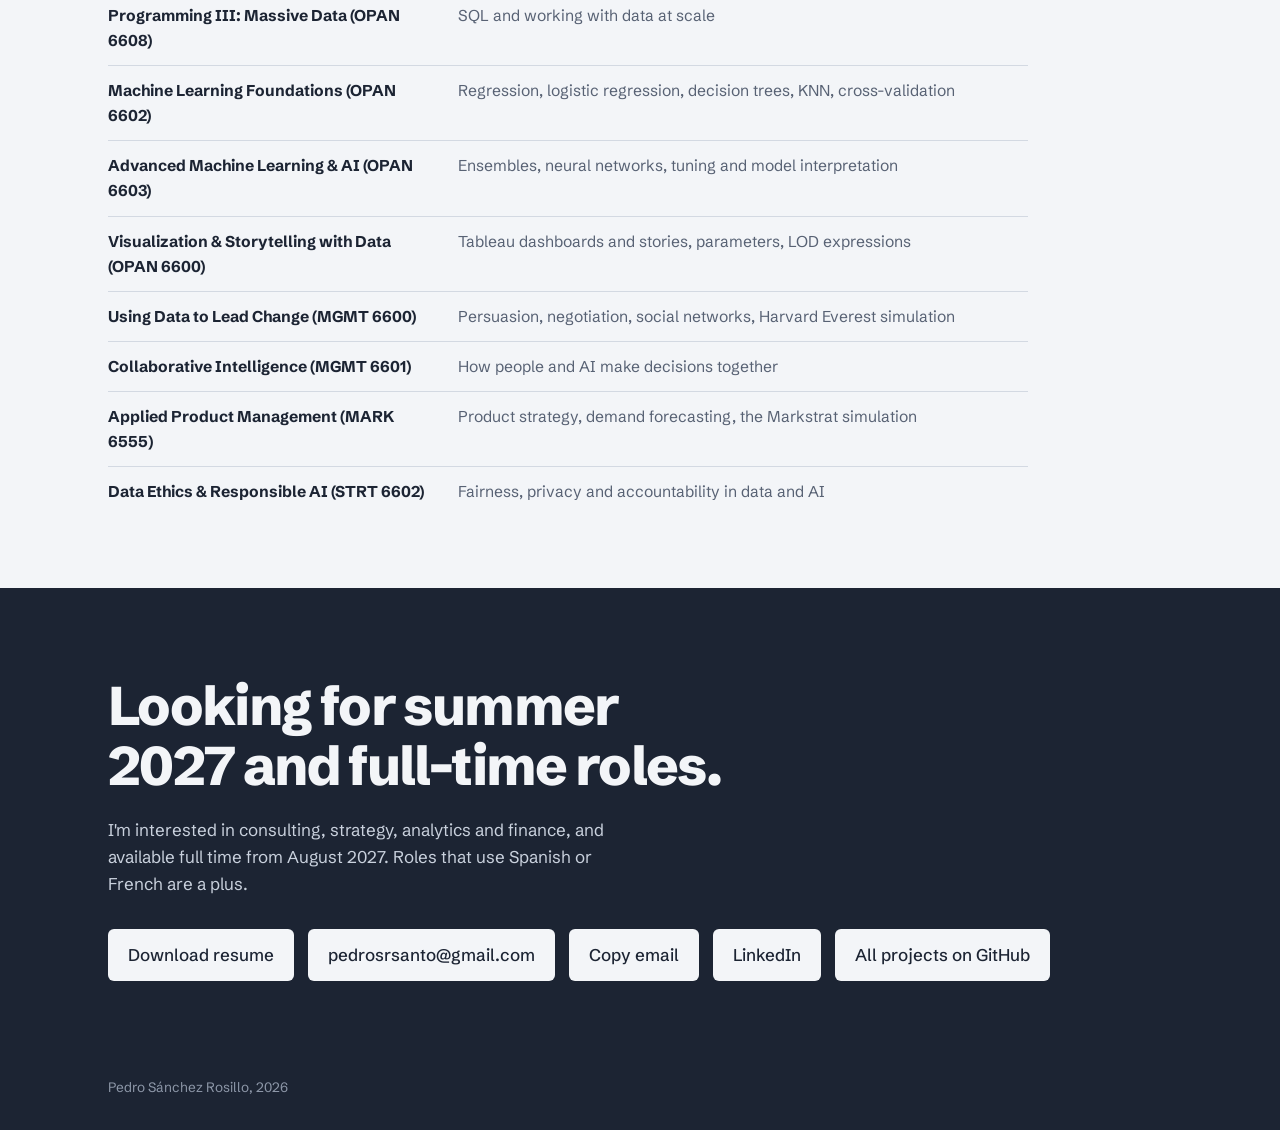
==== commit 660a206a: "Add copy-email button Added a button to copy email address and implemented clipboard functionality." ====
--- a/index.html
+++ b/index.html
@@ -9,7 +9,7 @@
 <meta property="og:title" content="Pedro Sánchez Rosillo | Business Analytics Portfolio">
 <meta property="og:description" content="Georgetown MSBA projects in machine learning, Tableau and finance analytics: employee attrition, pay equity, pricing models and a live Streamlit app.">
 <meta property="og:url" content="https://pedrosrsanto.github.io/msba-portfolio/">
-<meta property="og:image" content="https://pedrosrsanto.github.io/msba-portfolio/projects/bsr-pay-equity/images/pay-by-level.png">
+<meta property="og:image" content="https://pedrosrsanto.github.io/msba-portfolio/og-card.png">
 <meta name="twitter:card" content="summary_large_image">
 <link rel="icon" href="data:image/svg+xml,%3Csvg xmlns='http://www.w3.org/2000/svg' viewBox='0 0 64 64'%3E%3Crect width='64' height='64' rx='12' fill='%231C2433'/%3E%3Ctext x='32' y='42' font-family='Arial,sans-serif' font-size='28' font-weight='700' fill='%23F3F5F8' text-anchor='middle'%3EPS%3C/text%3E%3C/svg%3E">
 <link rel="preconnect" href="https://fonts.googleapis.com">
@@ -246,7 +246,10 @@
   }
   .contact p { max-width: 52ch; margin: 0 0 32px; color: #C9D1DD; }
   .contact .links { display: flex; flex-wrap: wrap; gap: 14px; }
-  .contact .links a {
+  .contact .links a, .contact .links button {
+    font: inherit;
+    border: 0;
+    cursor: pointer;
     color: var(--ink);
     background: var(--paper);
     text-decoration: none;
@@ -254,8 +257,8 @@
     padding: 12px 20px;
     border-radius: 6px;
   }
-  .contact .links a:hover { background: var(--pine-tint); }
-  .contact .links a:focus-visible { outline-color: var(--pine-tint); }
+  .contact .links a:hover, .contact .links button:hover { background: var(--pine-tint); }
+  .contact .links a:focus-visible, .contact .links button:focus-visible { outline: 3px solid var(--pine-tint); outline-offset: 3px; }
   footer { background: var(--ink); color: #8D97A8; font-size: 0.85rem; padding: 0 0 32px; }
 
   @media (max-width: 820px) {
@@ -466,6 +469,7 @@
       <div class="links">
         <a href="Pedro_Sanchez_Rosillo_Resume.pdf">Download resume</a>
         <a href="mailto:pedrosrsanto@gmail.com">pedrosrsanto@gmail.com</a>
+        <button type="button" data-copy="pedrosrsanto@gmail.com">Copy email</button>
         <a href="https://www.linkedin.com/in/pedro-sanchez-rosillo-661316364/">LinkedIn</a>
         <a href="https://github.com/Pedrosrsanto/msba-portfolio">All projects on GitHub</a>
       </div>
@@ -477,5 +481,15 @@
   <div class="wrap">Pedro Sánchez Rosillo, 2026</div>
 </footer>
 
+<script>
+  document.querySelectorAll('[data-copy]').forEach(function (b) {
+    b.addEventListener('click', function () {
+      var label = b.textContent;
+      var done = function () { b.textContent = 'Copied'; setTimeout(function () { b.textContent = label; }, 2000); };
+      if (navigator.clipboard) { navigator.clipboard.writeText(b.dataset.copy).then(done); }
+      else { var t = document.createElement('textarea'); t.value = b.dataset.copy; document.body.appendChild(t); t.select(); document.execCommand('copy'); t.remove(); done(); }
+    });
+  });
+</script>
 </body>
 </html>
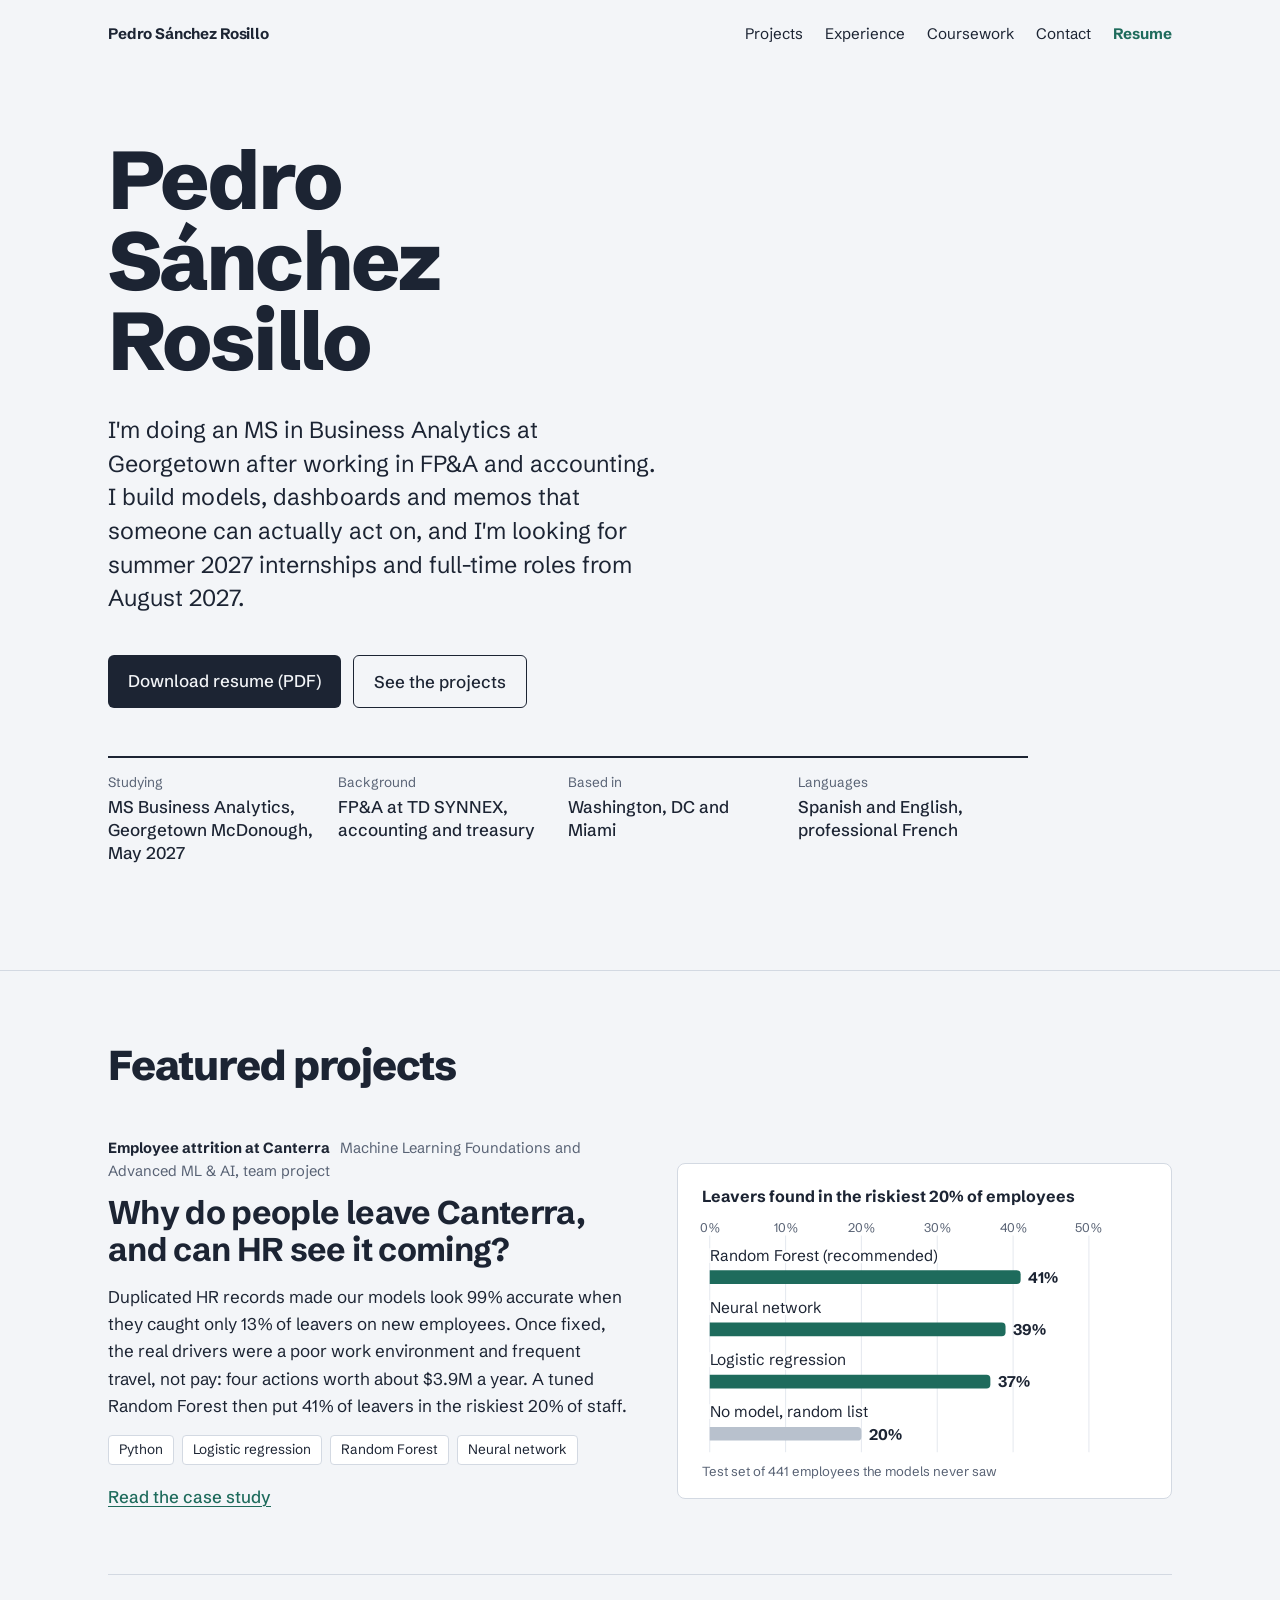
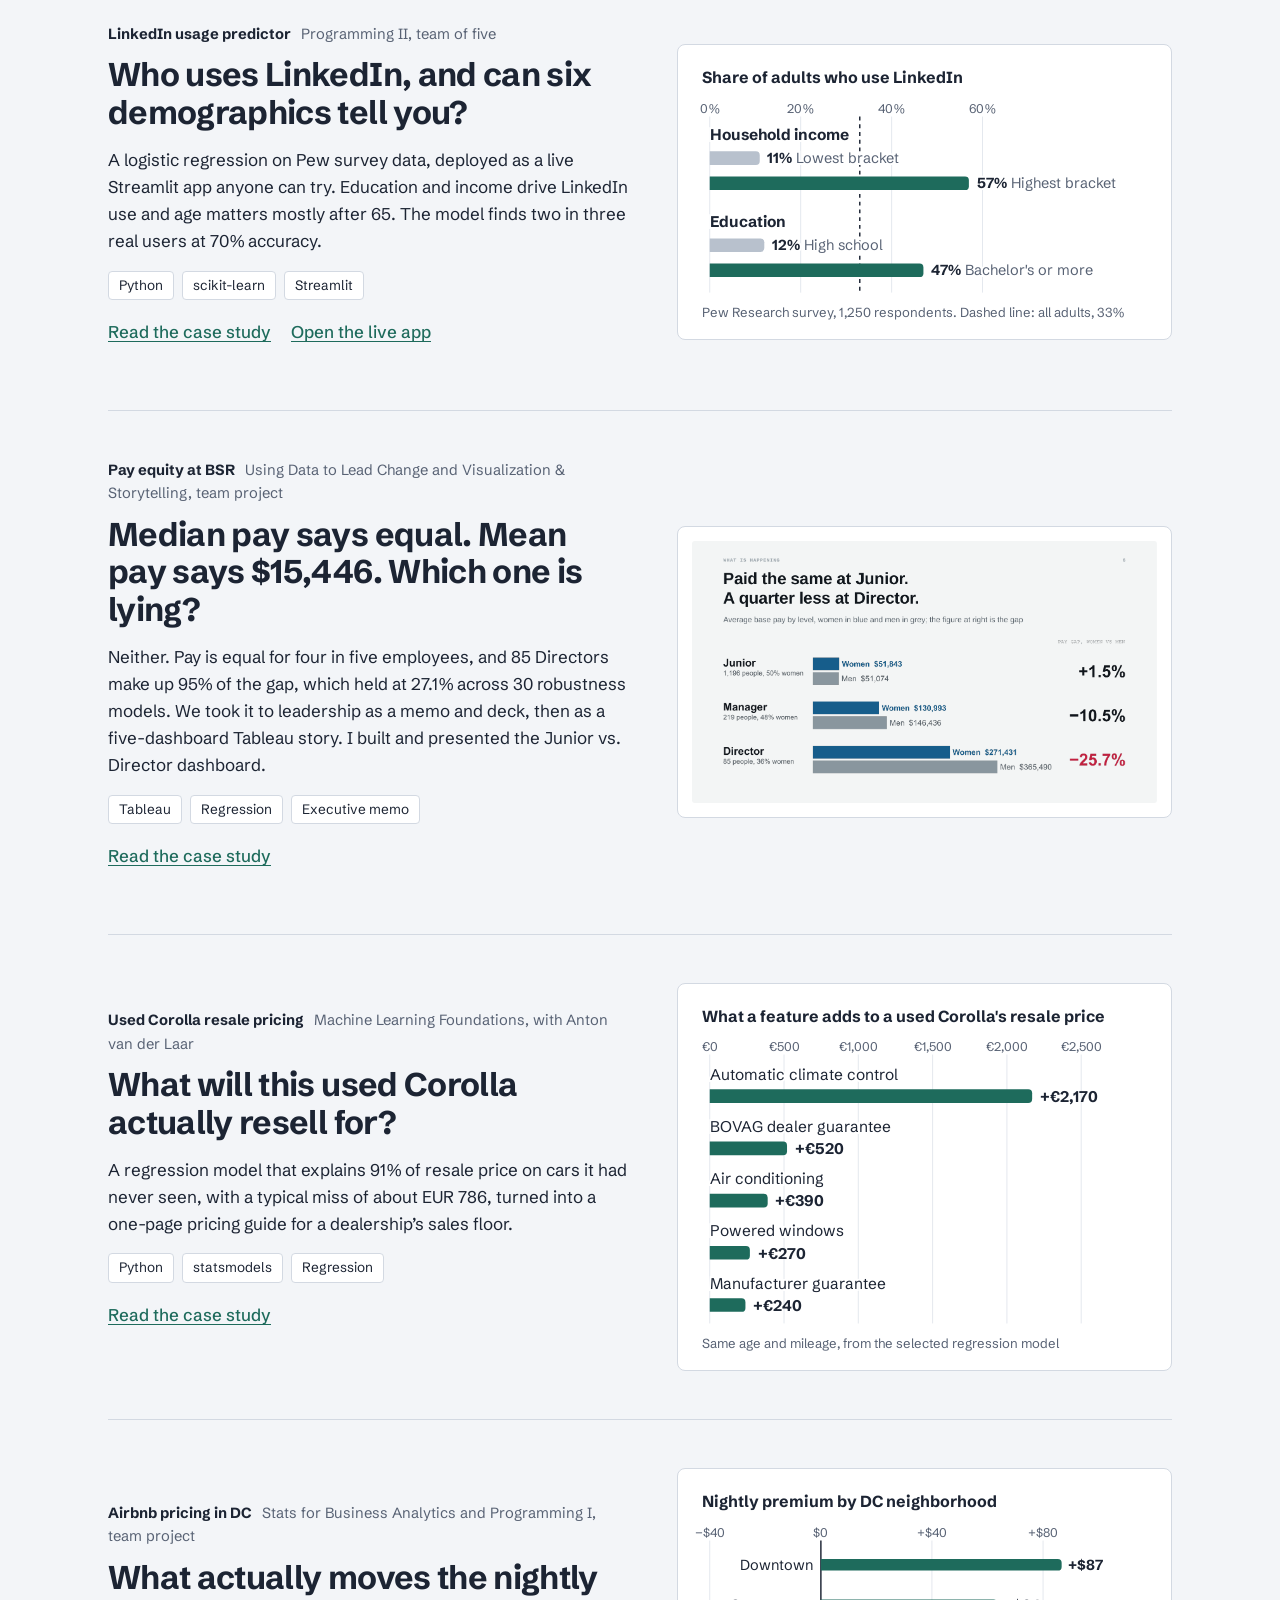
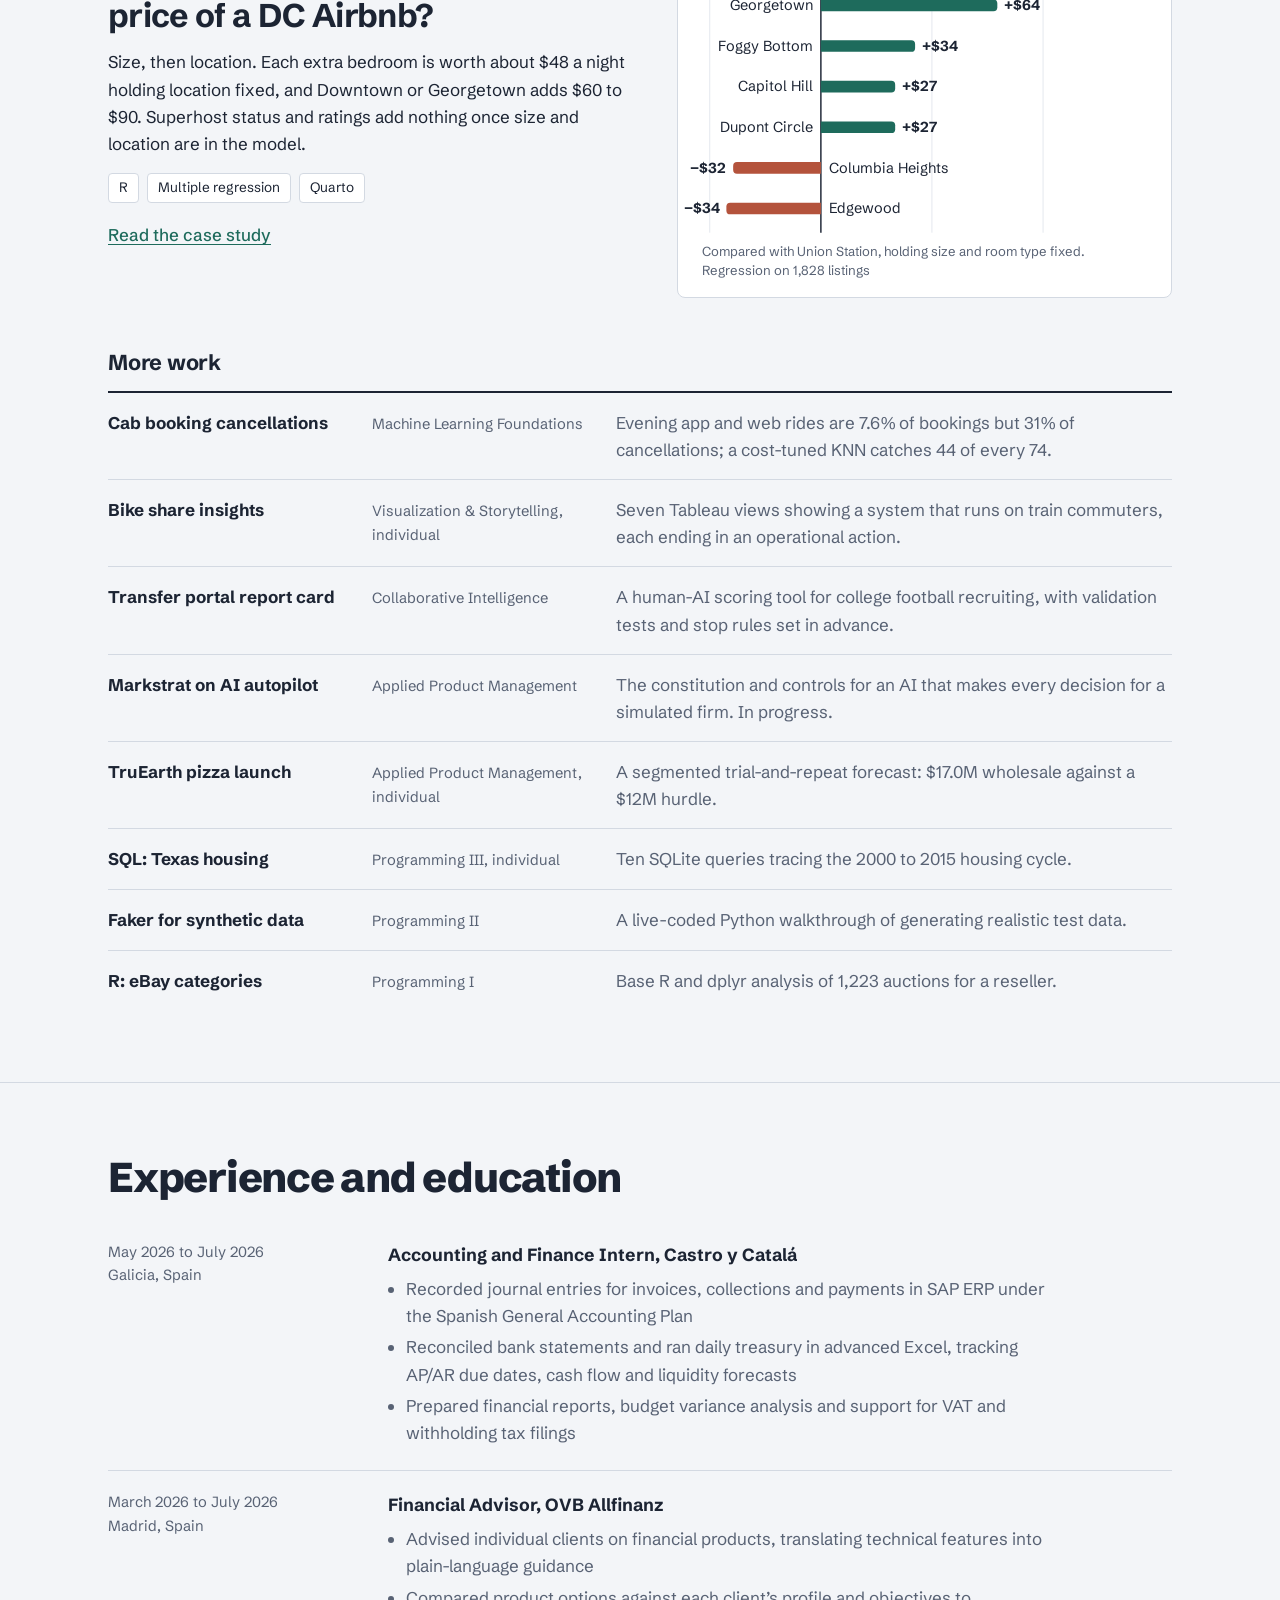
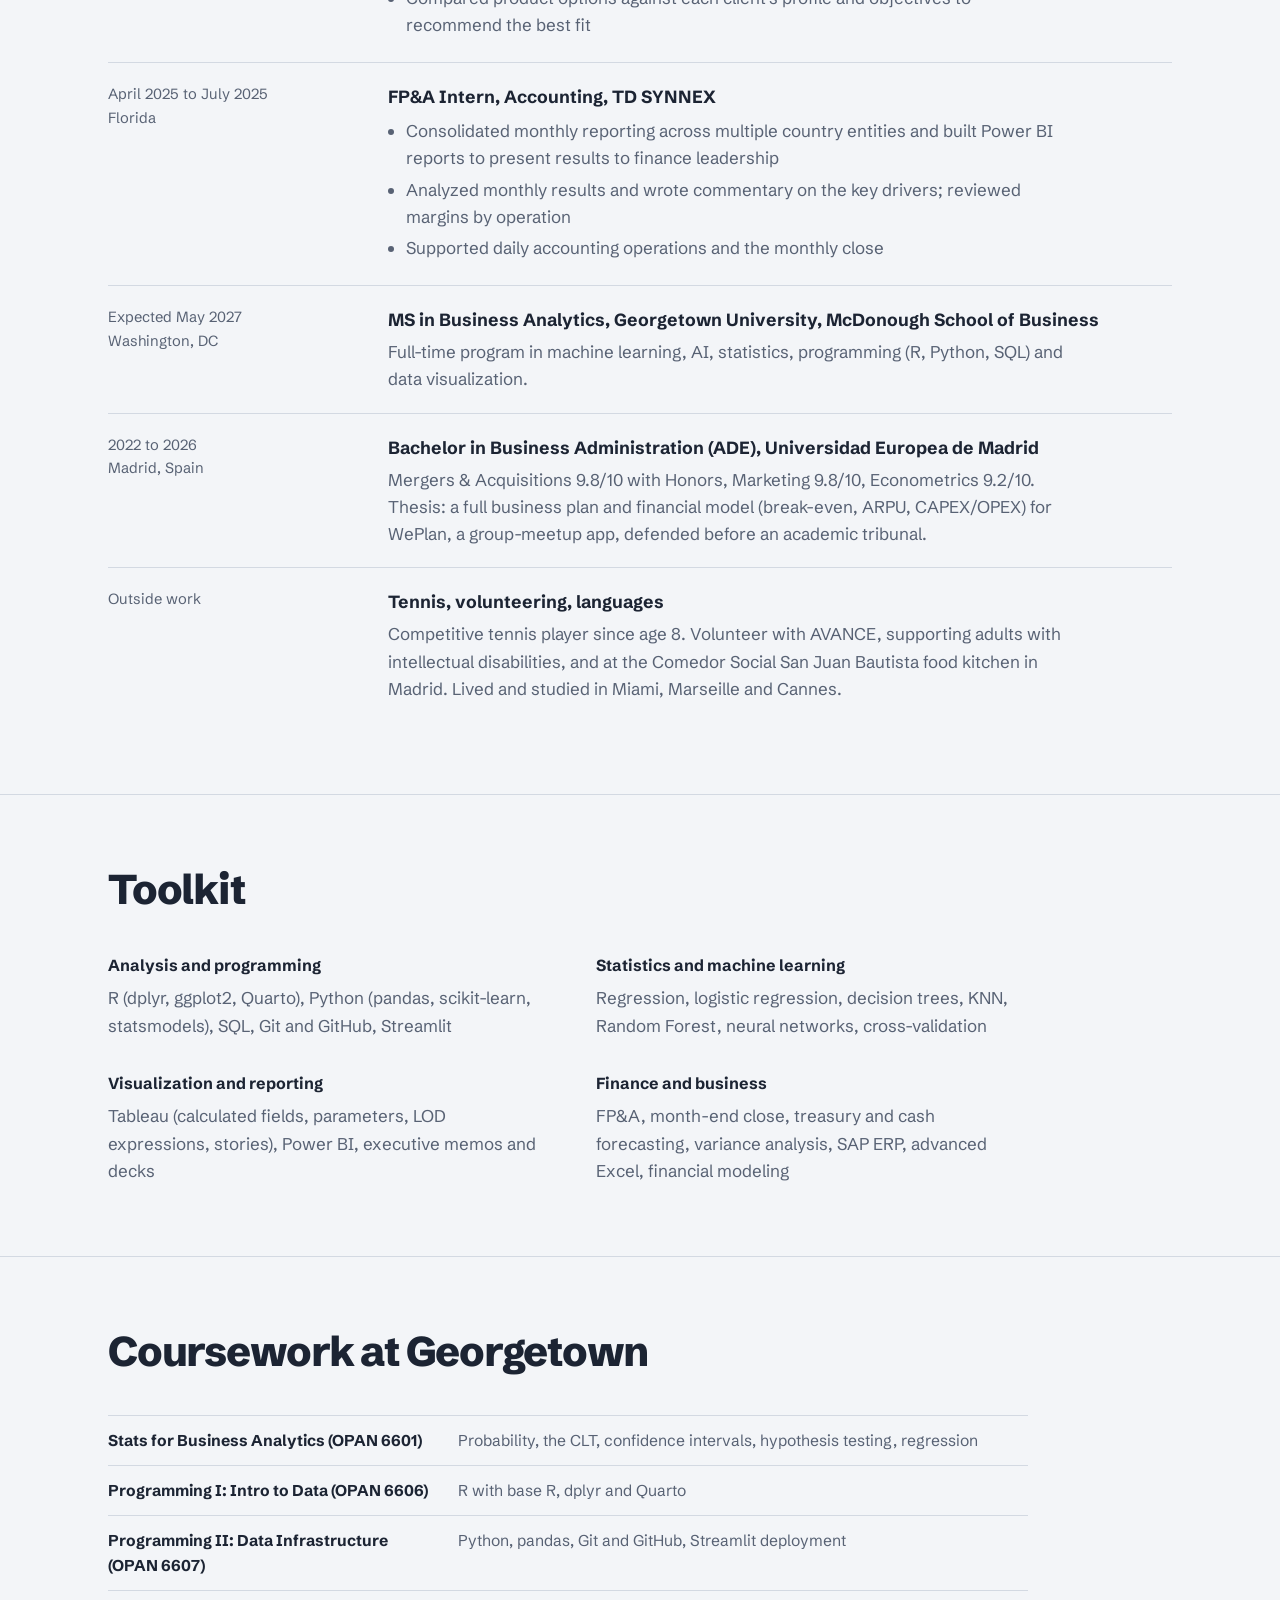
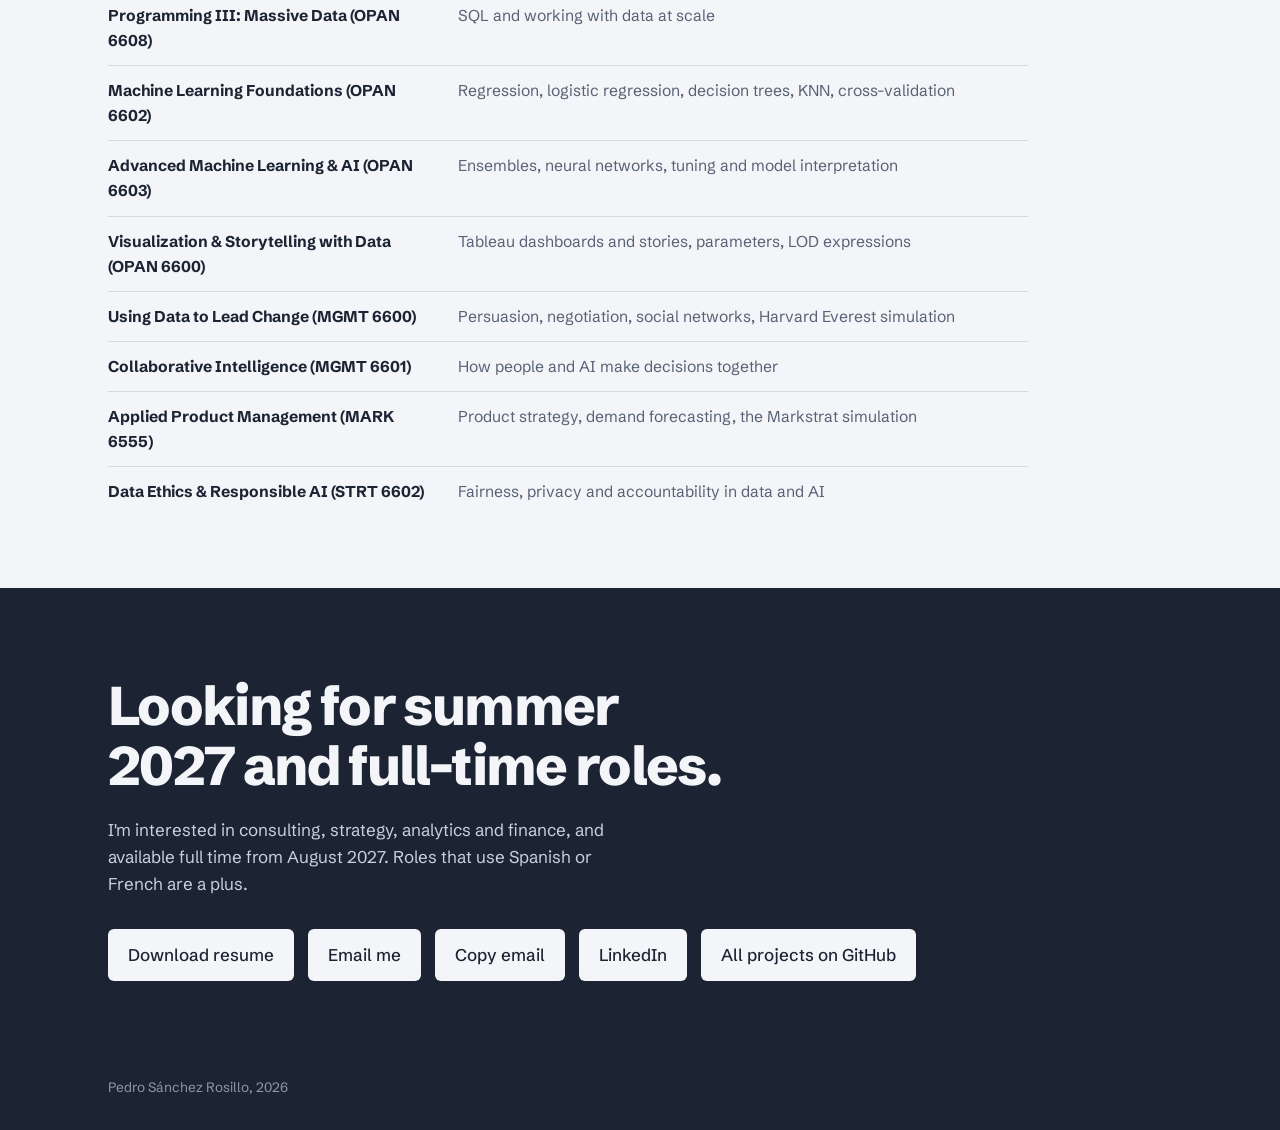
==== commit 40c54007: "Label email button Email me" ====
--- a/index.html
+++ b/index.html
@@ -468,7 +468,7 @@
       <p>I'm interested in consulting, strategy, analytics and finance, and available full time from August 2027. Roles that use Spanish or French are a plus.</p>
       <div class="links">
         <a href="Pedro_Sanchez_Rosillo_Resume.pdf">Download resume</a>
-        <a href="mailto:pedrosrsanto@gmail.com">pedrosrsanto@gmail.com</a>
+        <a href="mailto:pedrosrsanto@gmail.com">Email me</a>
         <button type="button" data-copy="pedrosrsanto@gmail.com">Copy email</button>
         <a href="https://www.linkedin.com/in/pedro-sanchez-rosillo-661316364/">LinkedIn</a>
         <a href="https://github.com/Pedrosrsanto/msba-portfolio">All projects on GitHub</a>
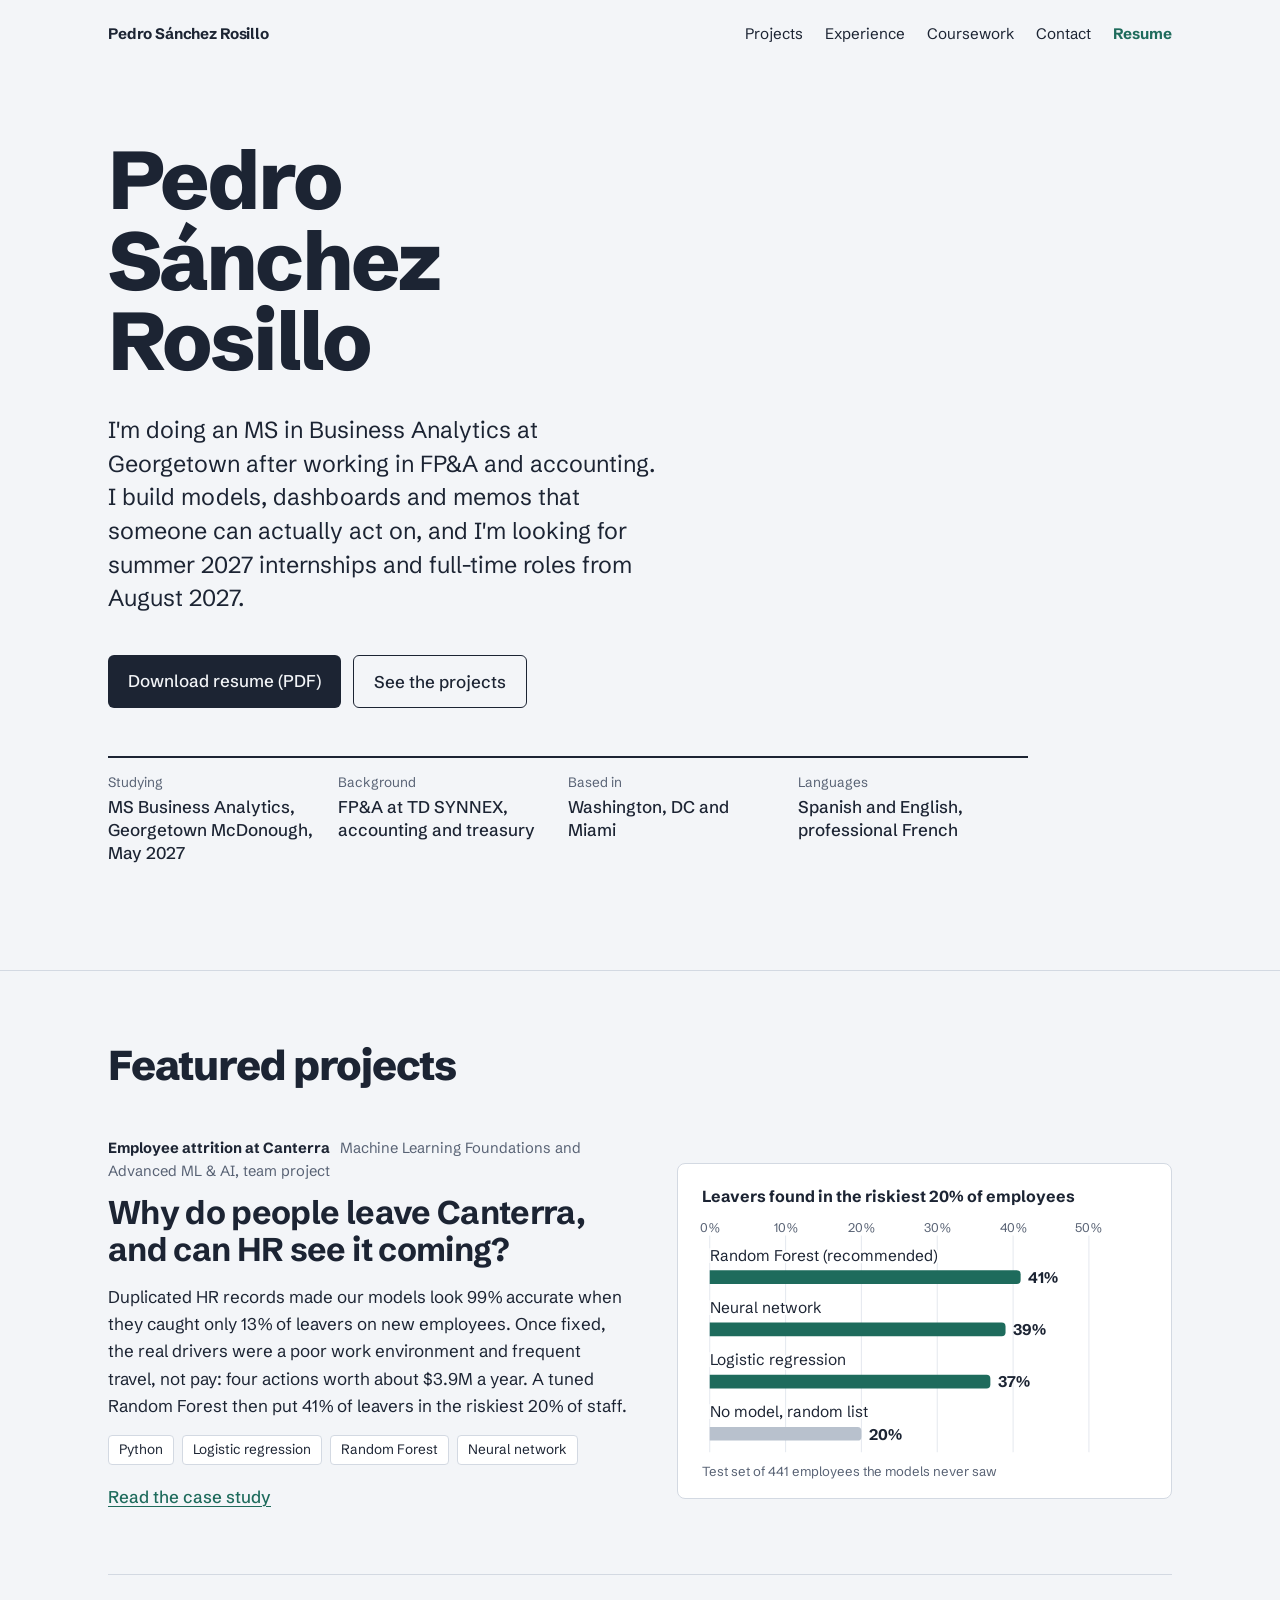
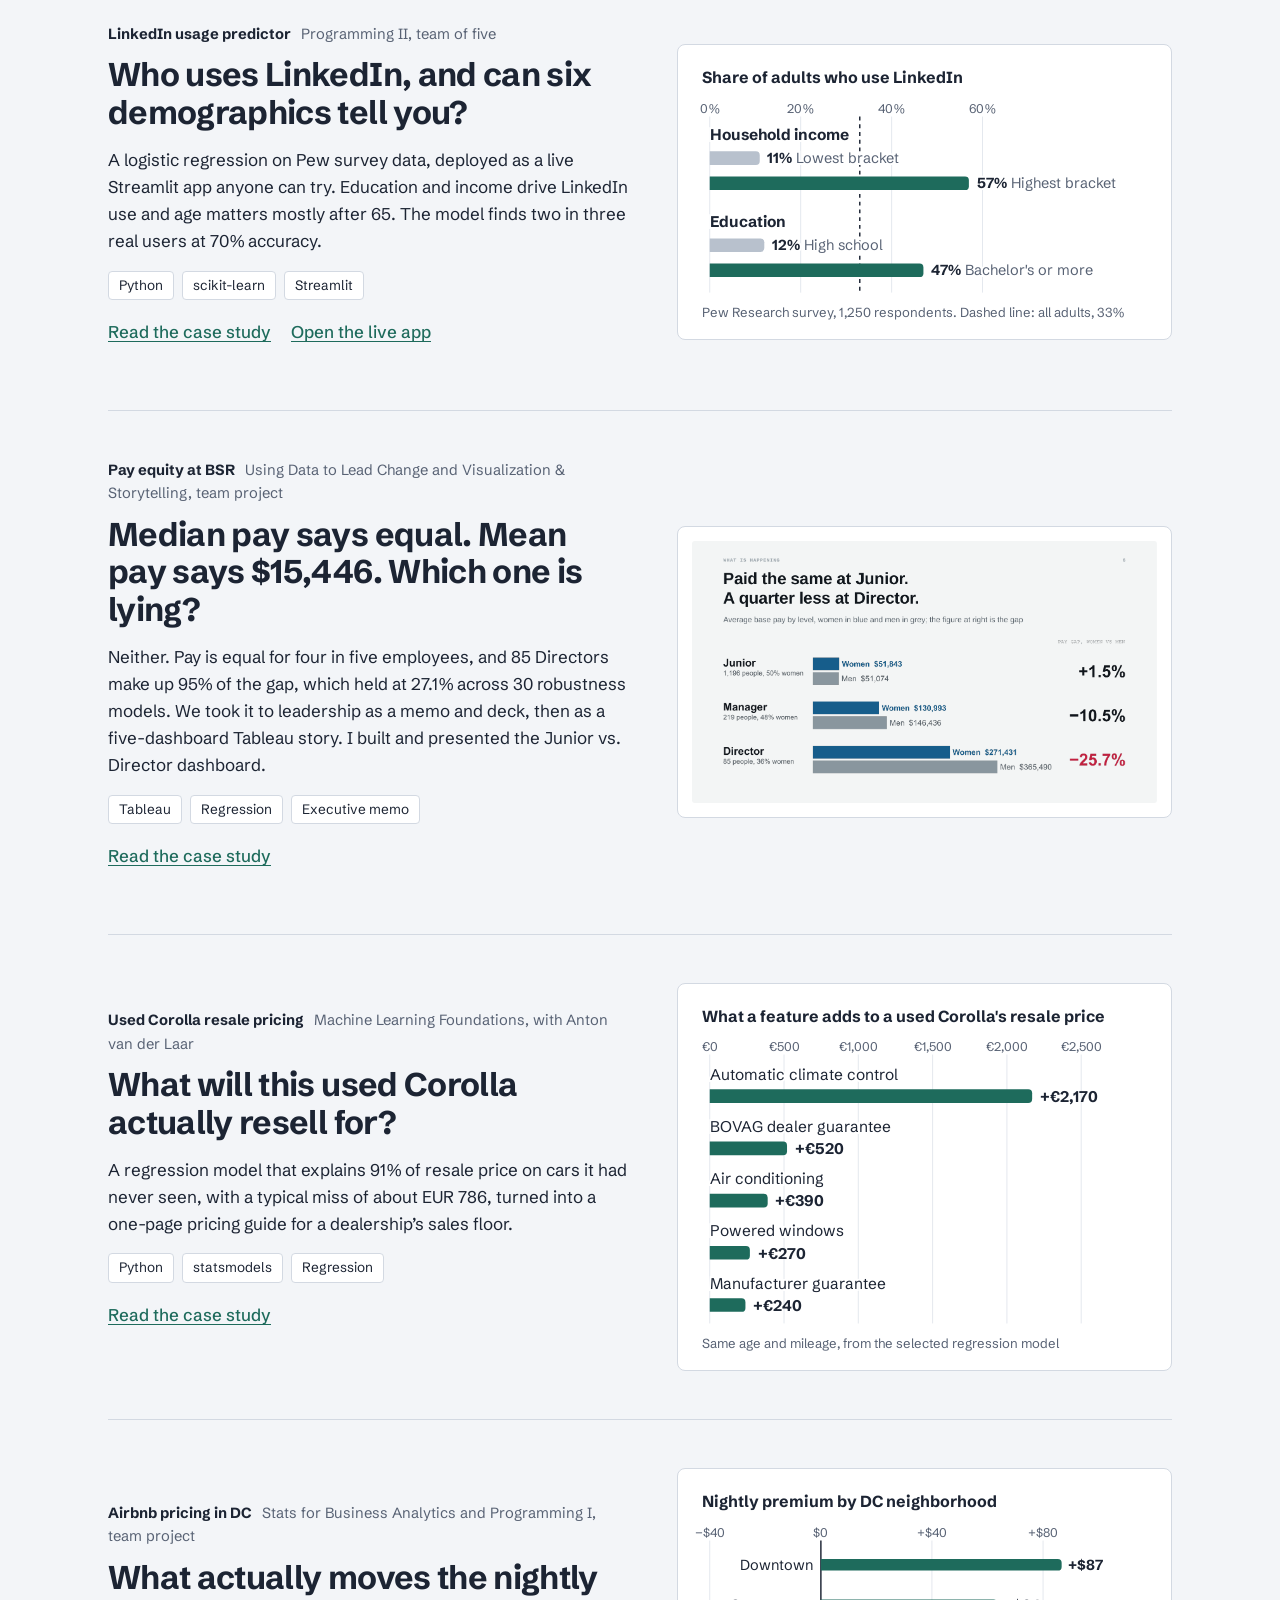
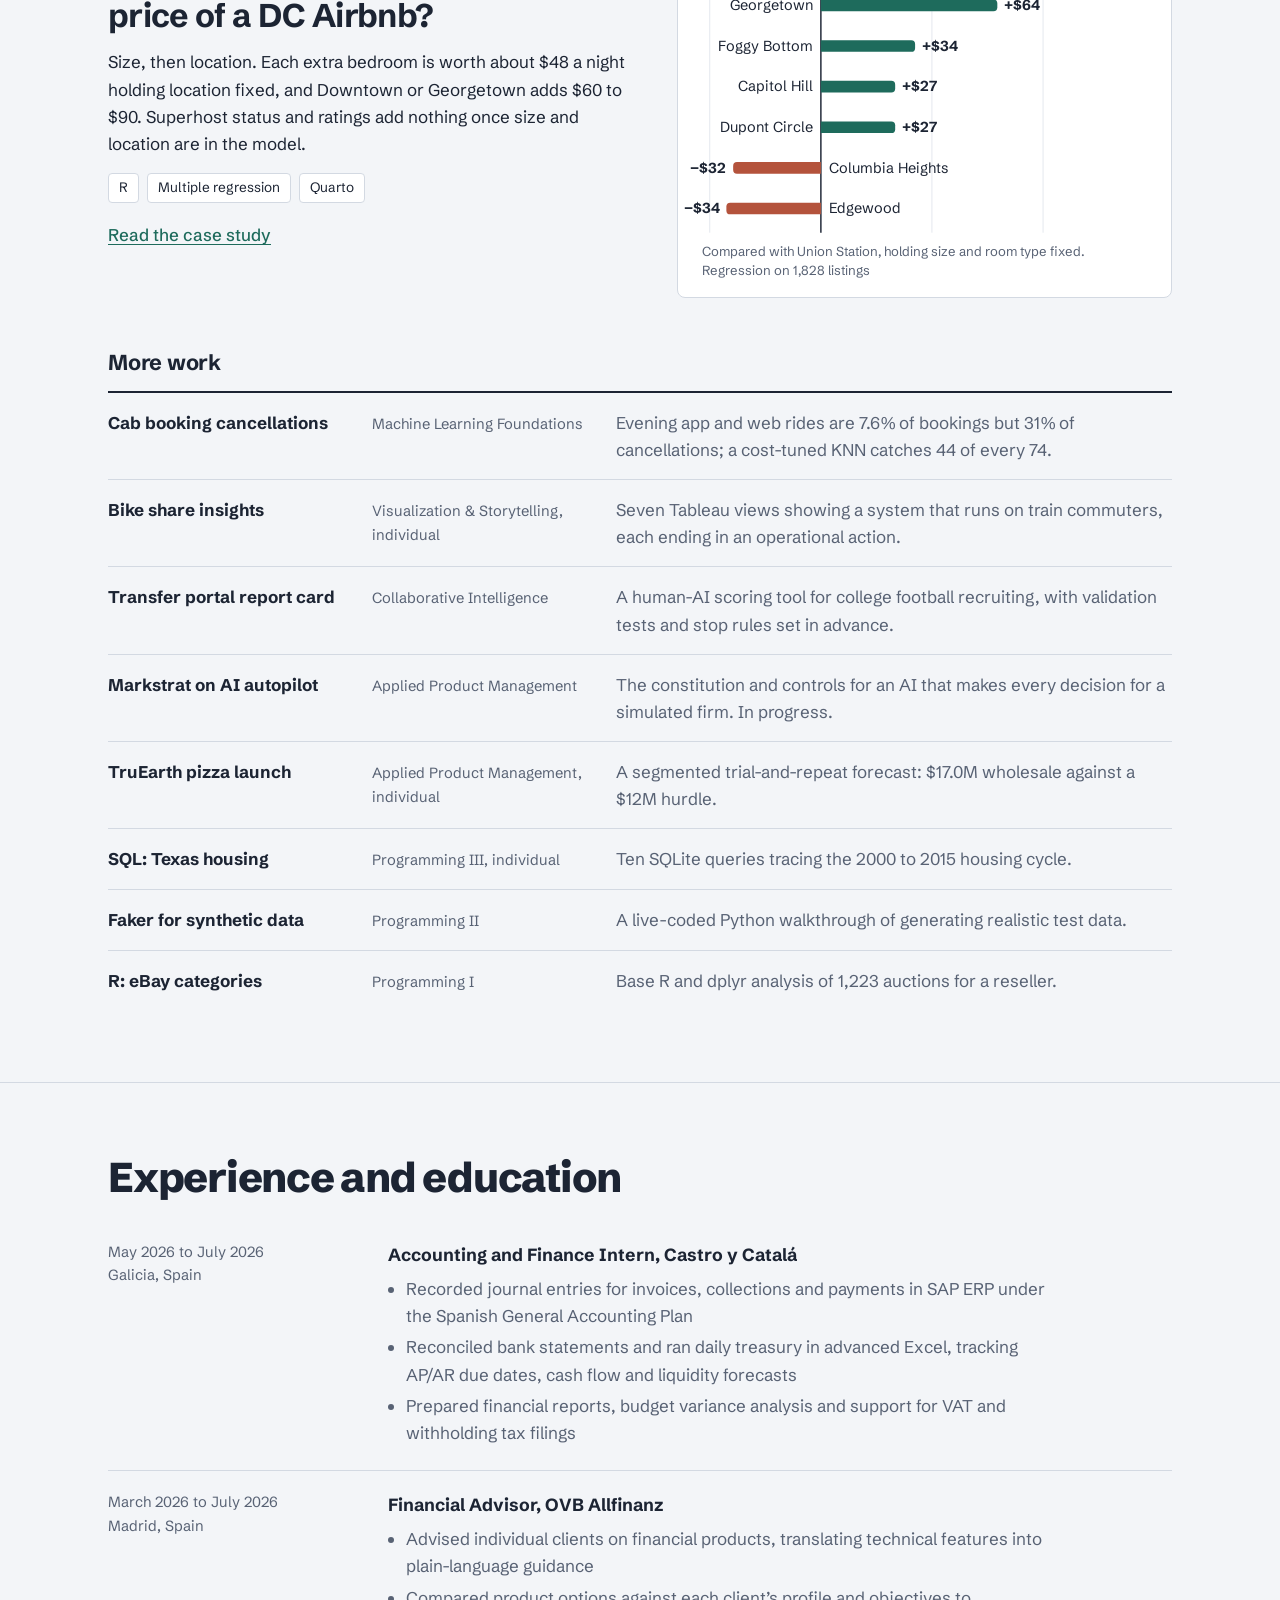
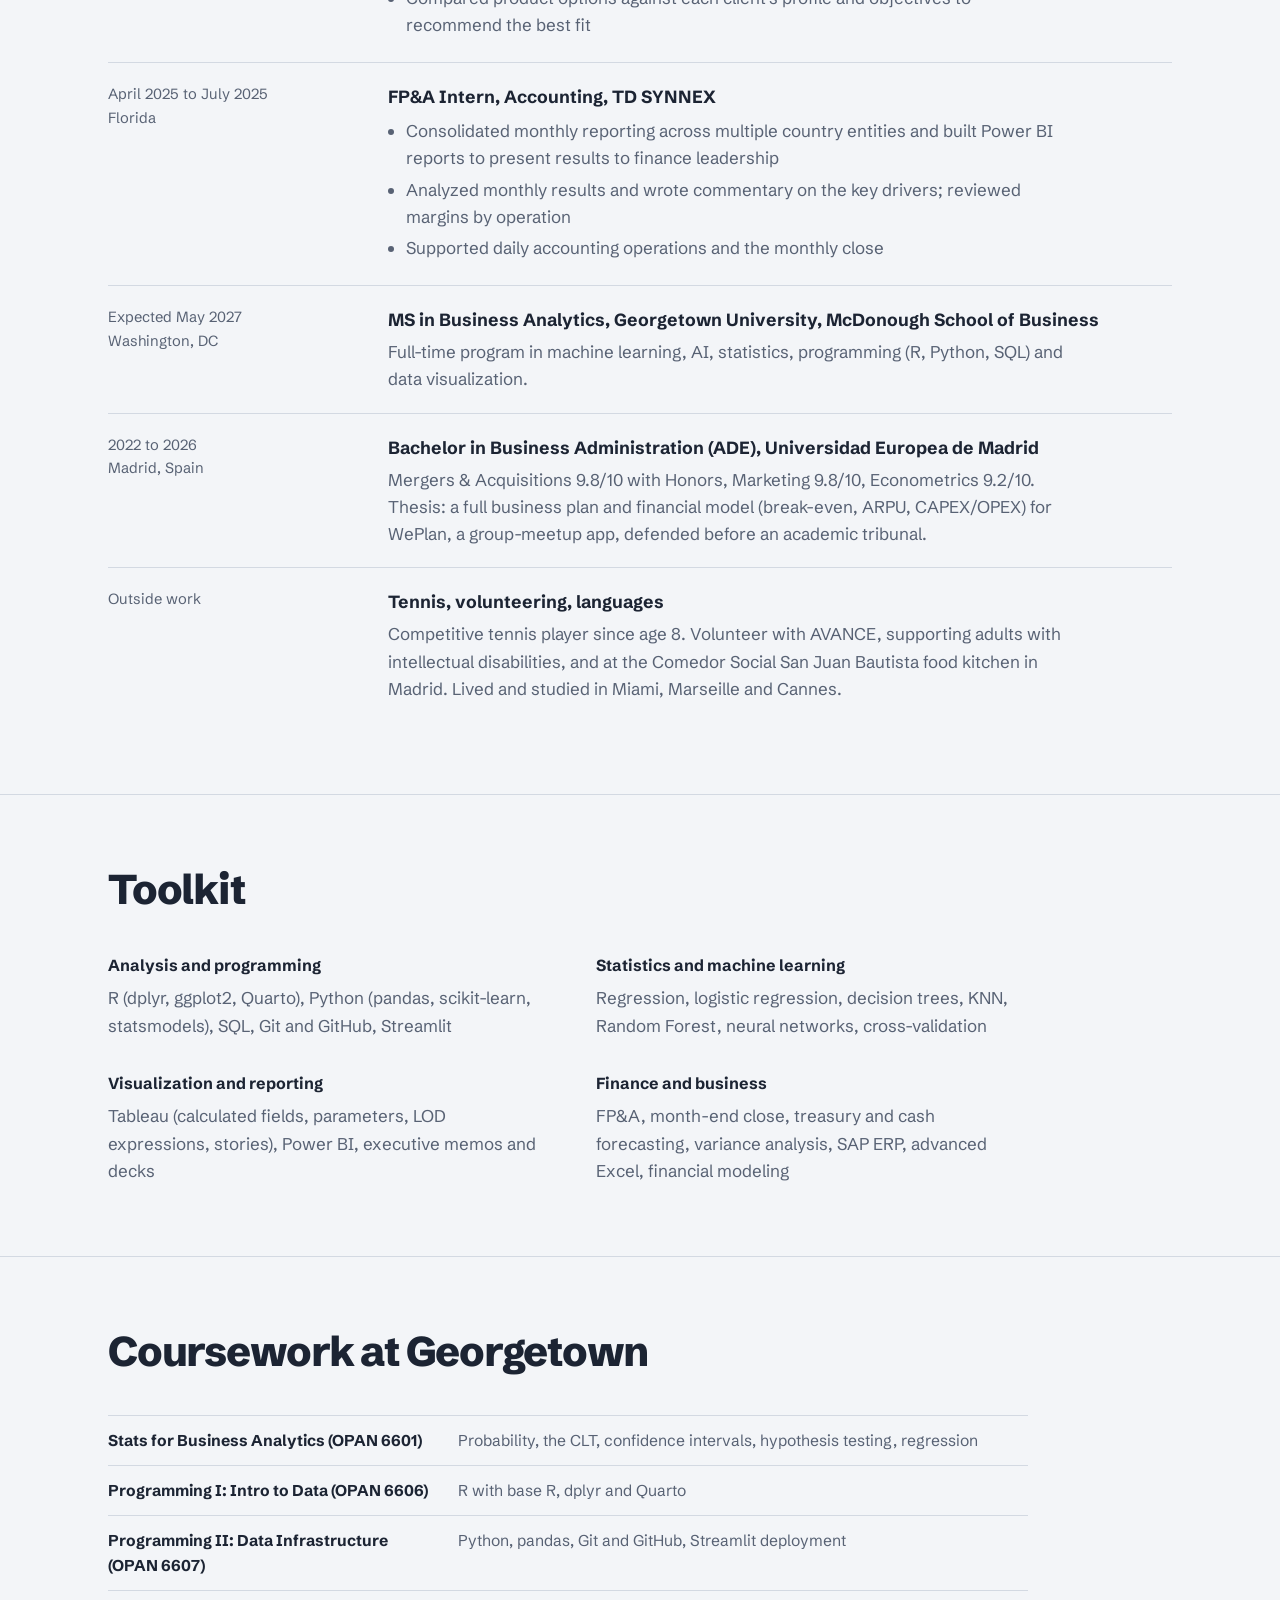
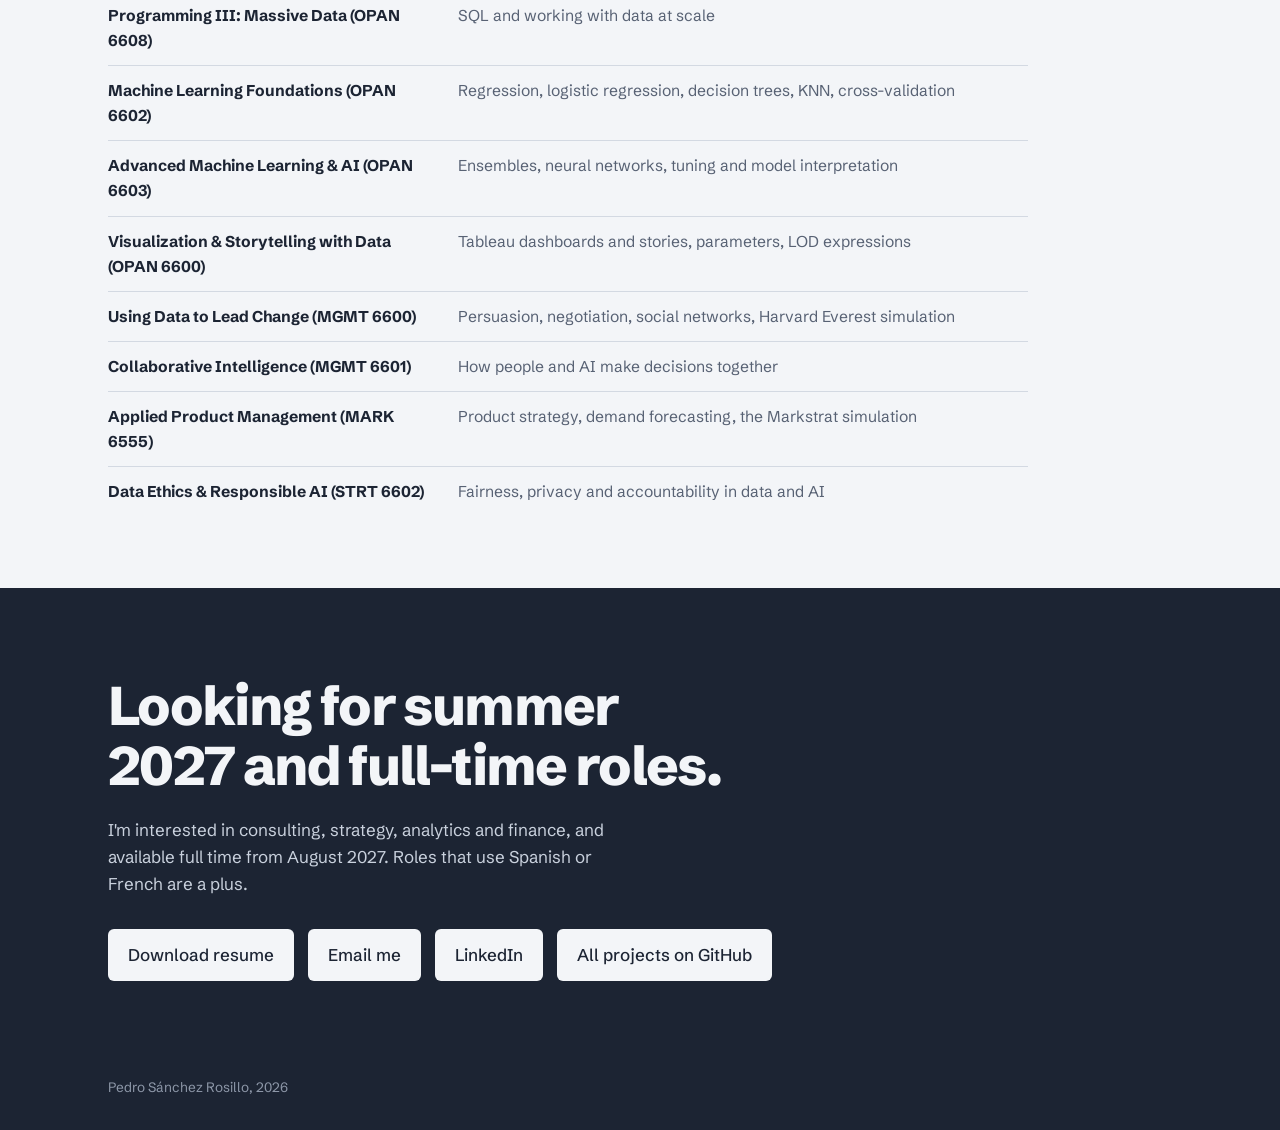
==== commit 916de8ec: "Remove copy-email button Removed the 'Copy email' button and its associated script from the HTML." ====
--- a/index.html
+++ b/index.html
@@ -469,7 +469,6 @@
       <div class="links">
         <a href="Pedro_Sanchez_Rosillo_Resume.pdf">Download resume</a>
         <a href="mailto:pedrosrsanto@gmail.com">Email me</a>
-        <button type="button" data-copy="pedrosrsanto@gmail.com">Copy email</button>
         <a href="https://www.linkedin.com/in/pedro-sanchez-rosillo-661316364/">LinkedIn</a>
         <a href="https://github.com/Pedrosrsanto/msba-portfolio">All projects on GitHub</a>
       </div>
@@ -481,15 +480,5 @@
   <div class="wrap">Pedro Sánchez Rosillo, 2026</div>
 </footer>
 
-<script>
-  document.querySelectorAll('[data-copy]').forEach(function (b) {
-    b.addEventListener('click', function () {
-      var label = b.textContent;
-      var done = function () { b.textContent = 'Copied'; setTimeout(function () { b.textContent = label; }, 2000); };
-      if (navigator.clipboard) { navigator.clipboard.writeText(b.dataset.copy).then(done); }
-      else { var t = document.createElement('textarea'); t.value = b.dataset.copy; document.body.appendChild(t); t.select(); document.execCommand('copy'); t.remove(); done(); }
-    });
-  });
-</script>
 </body>
 </html>
